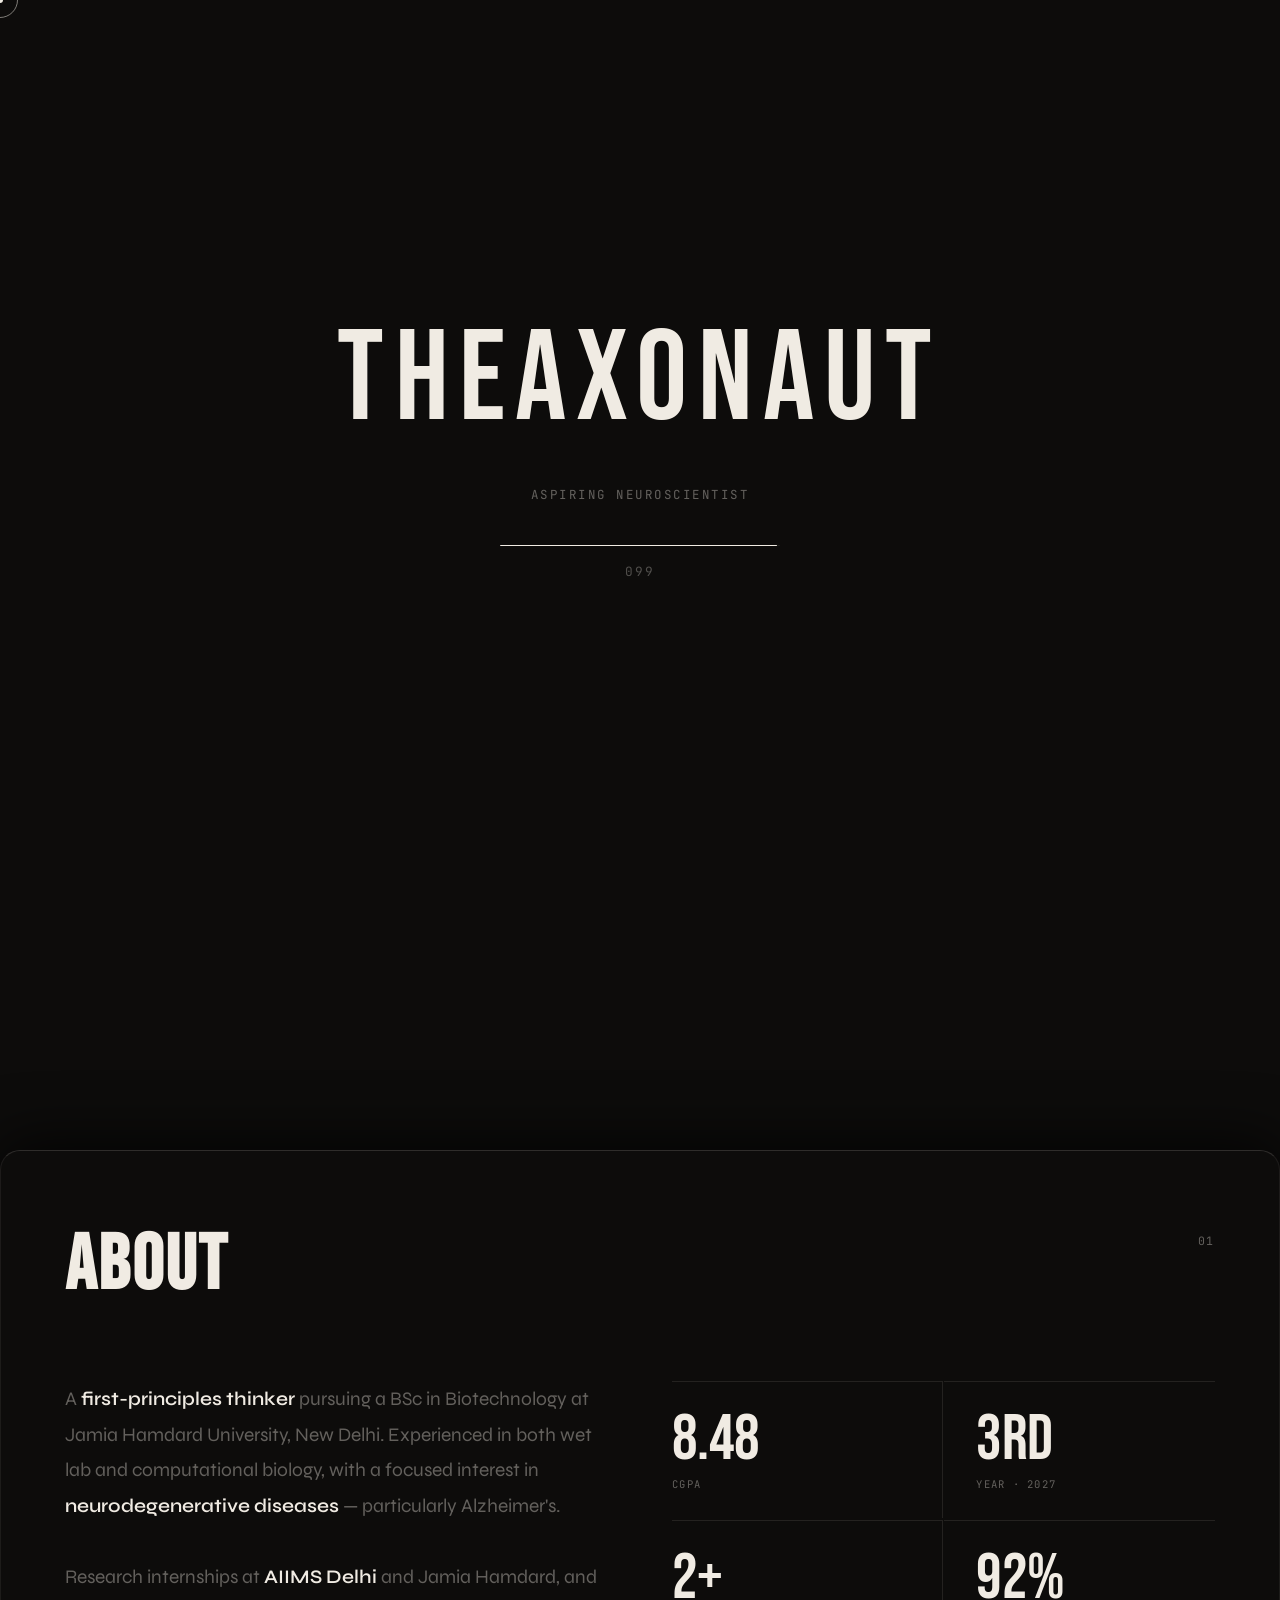
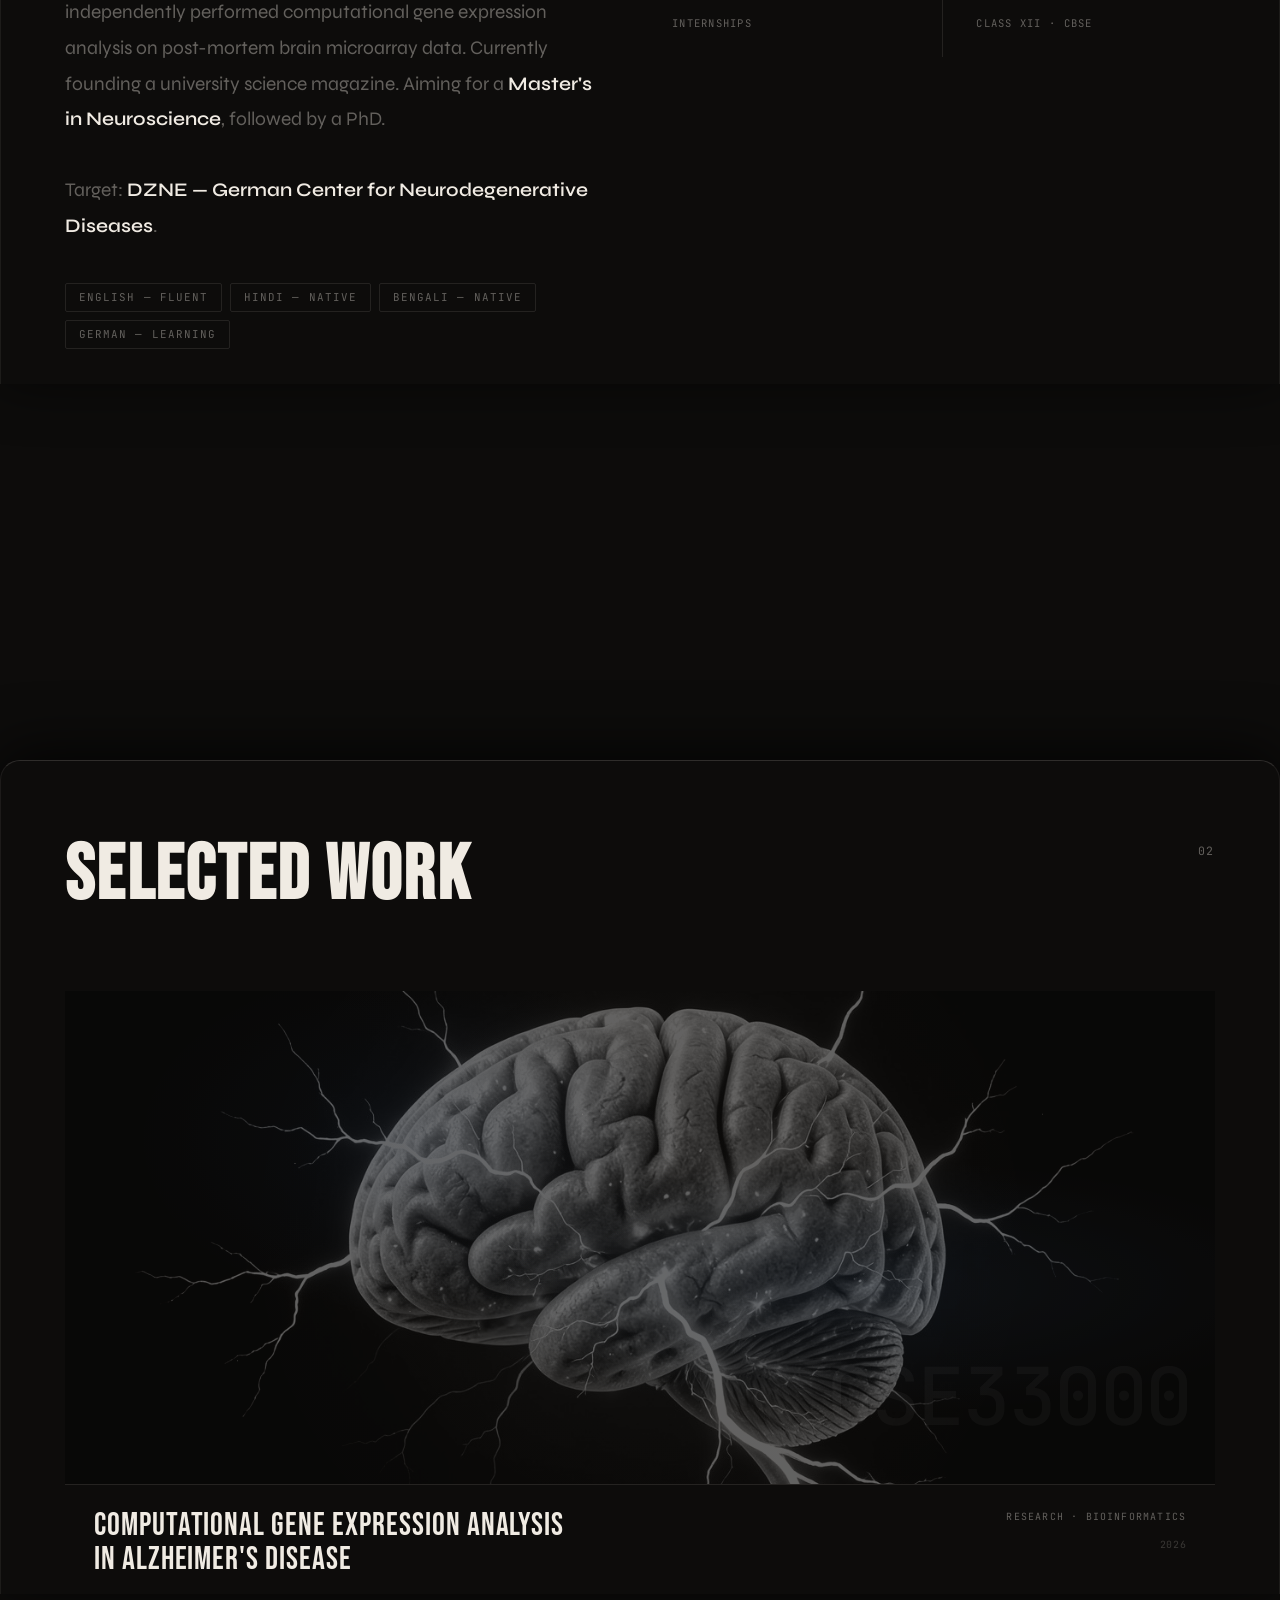
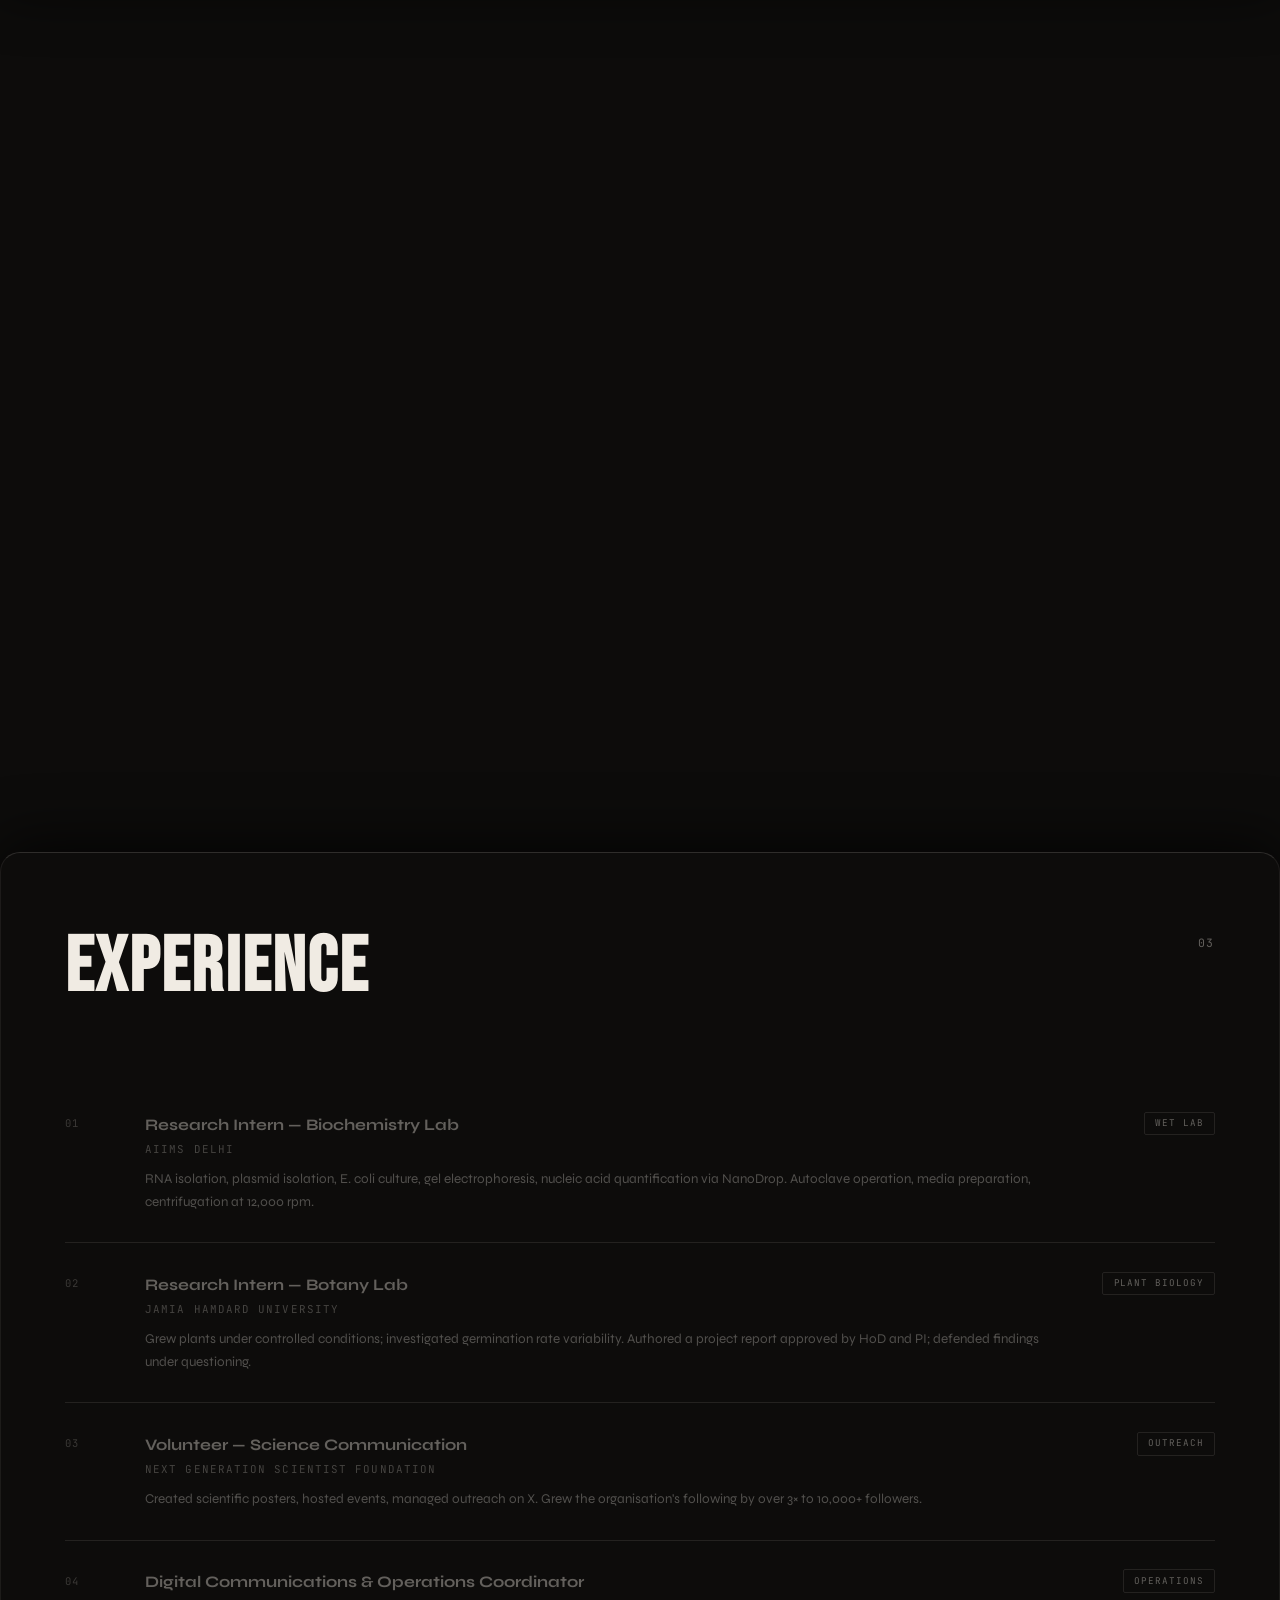
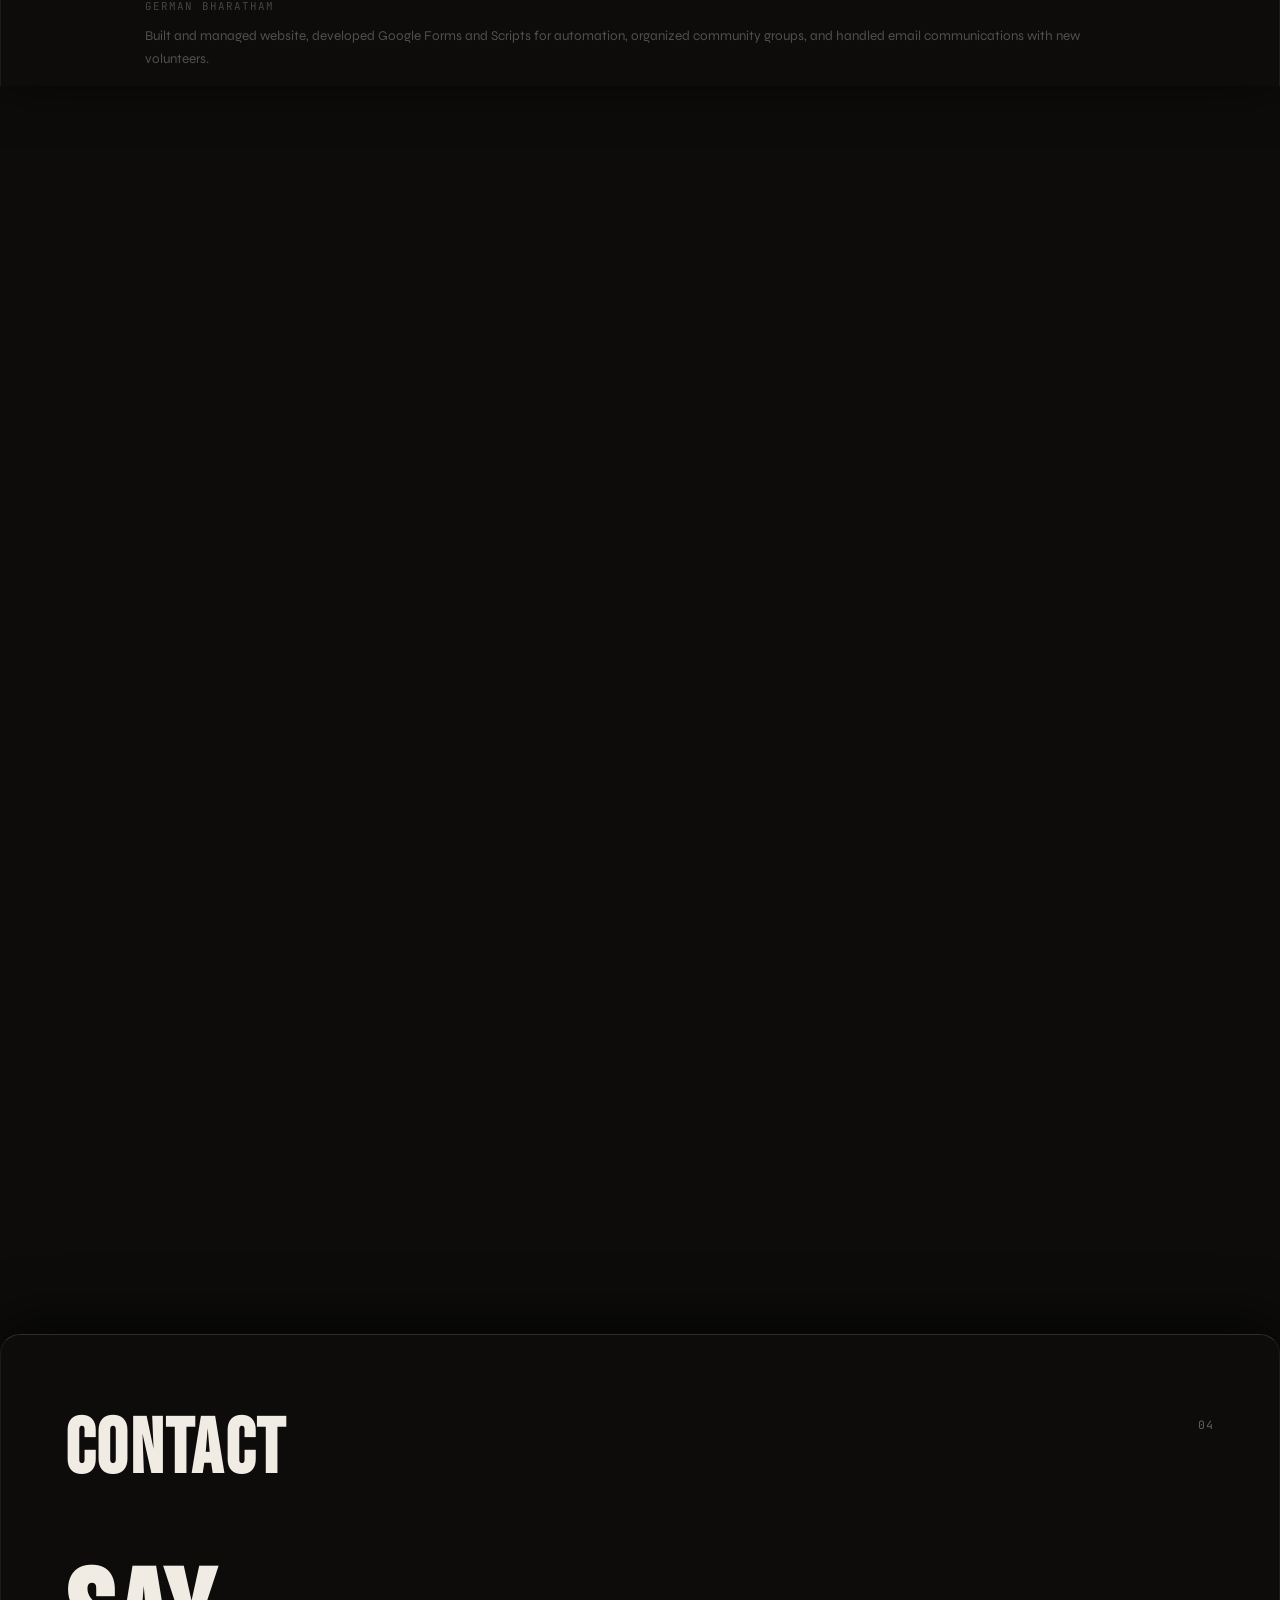
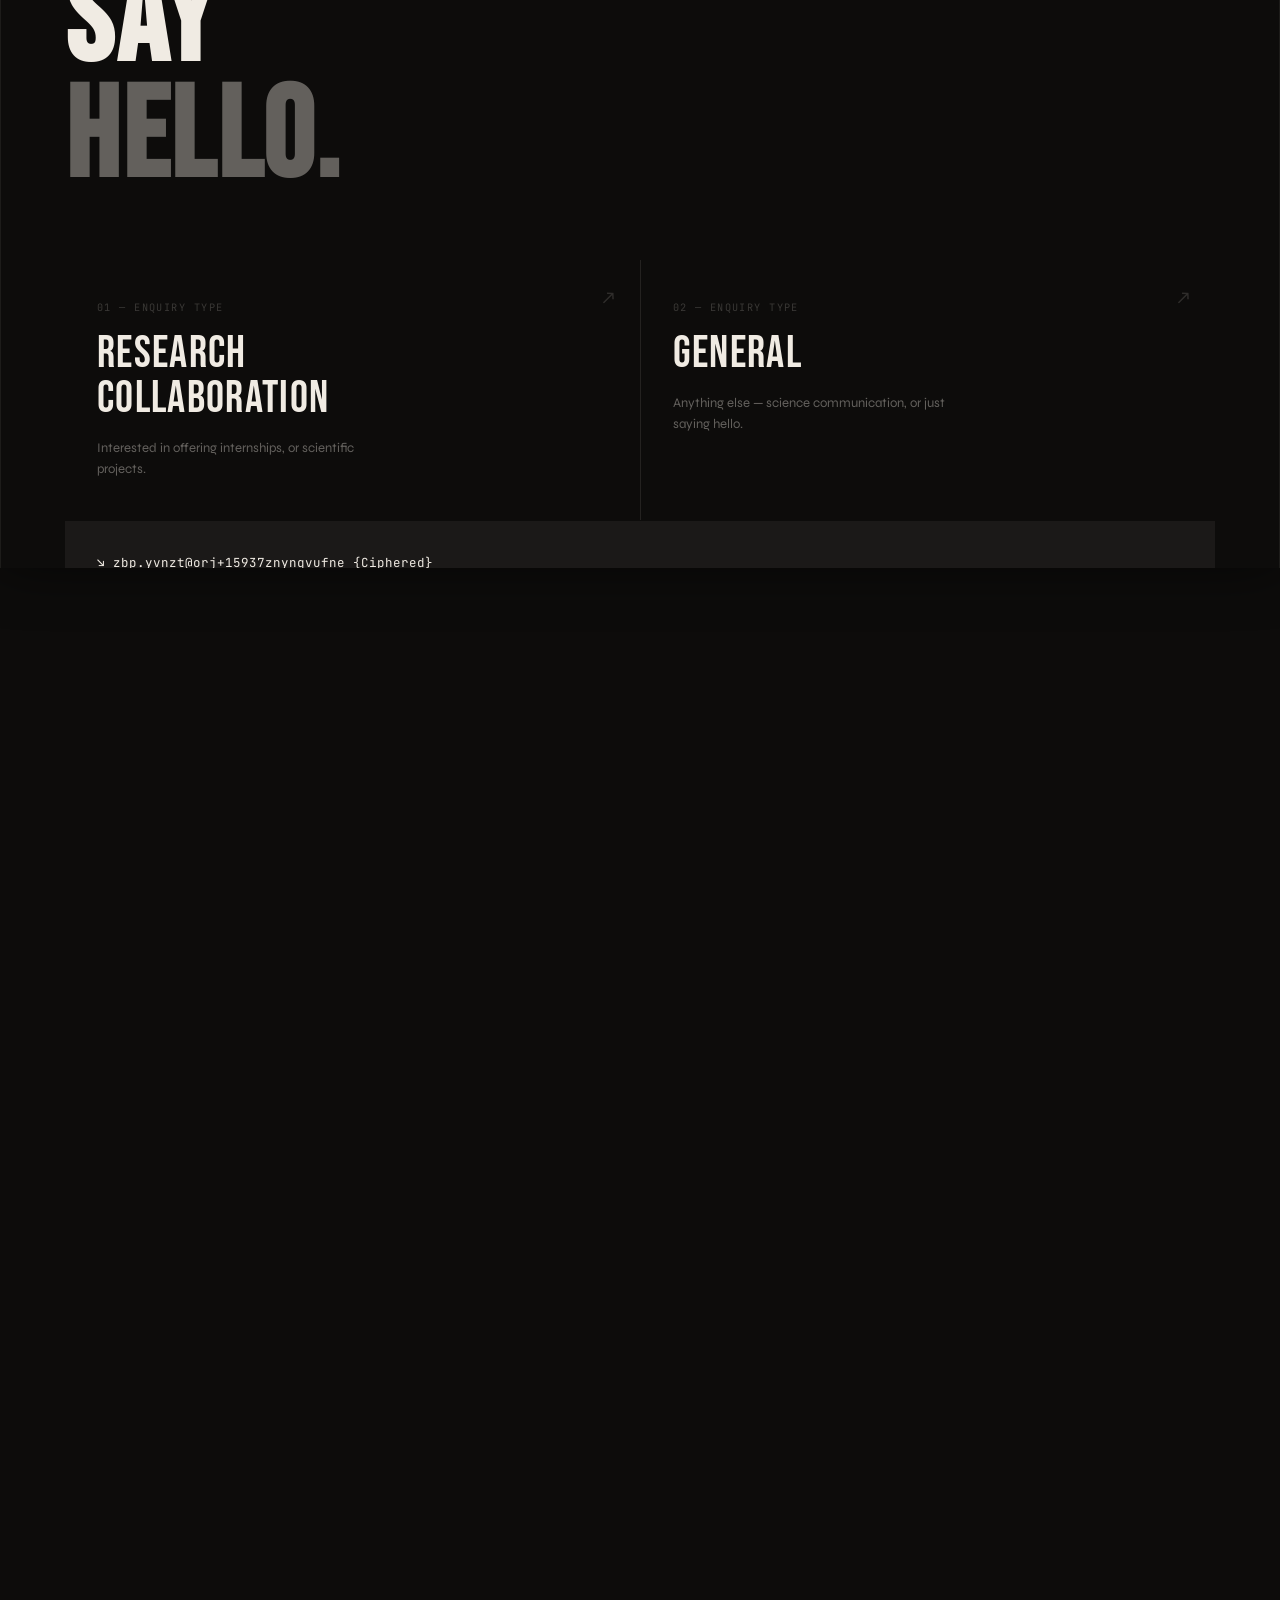
==== index.html @ 88dfee4c "Update favicon" ====
<!DOCTYPE html>
<html lang="en">
<head>
<!-- bolder, tighter -->
<link rel="icon" type="image/svg+xml" href="data:image/svg+xml,<svg xmlns='http://www.w3.org/2000/svg' viewBox='0 0 100 100'><rect width='100' height='100' rx='12' fill='%230d0c0b'/><text y='.92em' font-size='85' font-family='Georgia,serif' font-weight='700' fill='%23f0ebe3' x='12'>R</text></svg>">
<meta charset="UTF-8">
<meta name="viewport" content="width=device-width, initial-scale=1.0">
<title>Rashid — Aspiring Neuroscientist</title>
<link rel="preconnect" href="https://fonts.googleapis.com">
<link rel="preconnect" href="https://fonts.gstatic.com" crossorigin>
<link href="https://fonts.googleapis.com/css2?family=Bebas+Neue&family=Syne:wght@400;500;600;700;800&family=JetBrains+Mono:wght@400;500&display=swap" rel="stylesheet">
<style>

*, *::before, *::after { box-sizing: border-box; margin: 0; padding: 0; }

:root {
  --bg:      #0d0c0b;
  --fg:      #f0ebe3;
  --mid:     rgba(240,235,227,0.38);
  --dim:     rgba(240,235,227,0.06);
  --border:  rgba(240,235,227,0.1);
  --border-h:rgba(240,235,227,0.28);
  --nav-h:   58px;
  --gap:     8px;
  --top:     calc(var(--nav-h) + var(--gap));
  --px:      clamp(1.5rem, 5vw, 5rem);
  --stack-delay: 35vh;
}

html { scroll-behavior: smooth; }

body {
  background: var(--bg);
  color: var(--fg);
  font-family: 'Syne', sans-serif;
  font-weight: 400;
  line-height: 1.6;
  -webkit-font-smoothing: antialiased;
  overflow-x: hidden;
  cursor: none;
}

body.loading { overflow: hidden; }

/* ─────────────────────────────────────────
   PRELOADER
───────────────────────────────────────── */
#preloader {
  position: fixed;
  inset: 0;
  z-index: 99990;
  background: var(--bg);
  display: flex;
  flex-direction: column;
  align-items: center;
  justify-content: center;
}

#preloader-wave {
  position: absolute;
  top: -80px;
  left: 0;
  width: 100%;
  height: 80px;
  pointer-events: none;
}
#preloader-wave path { fill: var(--bg); }

#preloader.done {
  animation: none;
  transition: transform 1s cubic-bezier(0.76, 0, 0.24, 1);
  transform: translateY(-100vh);
}

#preloader-wave path {
  animation: waveFloat 2s ease-in-out infinite;
}

@keyframes waveFloat {
  0%, 100% { d: path("M0,40 C120,80 240,0 360,40 C480,80 600,0 720,40 C840,80 960,0 1080,40 C1200,80 1320,0 1440,40 L1440,80 L0,80 Z"); }
  50%      { d: path("M0,50 C120,10 240,70 360,30 C480,60 600,10 720,50 C840,20 960,70 1080,30 C1200,60 1320,10 1440,50 L1440,80 L0,80 Z"); }
}

.pre-content {
  display: flex;
  flex-direction: column;
  align-items: center;
  gap: 2.5rem;
  position: relative;
  z-index: 2;
}

.pre-logo {
  font-family: 'Bebas Neue', sans-serif;
  font-size: clamp(3.5rem, 12vw, 8rem);
  letter-spacing: 0.08em;
  line-height: 1;
}

.pre-logo {
  position: relative;
  font-family: 'Bebas Neue', sans-serif;
  font-size: clamp(3.5rem, 12vw, 8rem);
  letter-spacing: 0.08em;
  line-height: 1;
  display: inline-block;
}

.pre-logo-ghost {
  display: block;
  color: rgba(240,235,227,0.06);
  user-select: none;
}

.pre-logo-bright {
  position: absolute;
  inset: 0;
  display: block;
  color: var(--fg);
  /* clip-path set by JS each frame */
  clip-path: inset(100% 0 0 0);
  user-select: none;
}

.pre-subtitle {
  font-family: 'JetBrains Mono', monospace;
  font-size: clamp(0.6rem, 1.2vw, 0.78rem);
  letter-spacing: 0.2em;
  text-transform: uppercase;
}

.pre-subtitle-text {
  display: block;
  background: linear-gradient(
    90deg,
    var(--mid) 0%, var(--mid) 50%,
    rgba(240,235,227,0.04) 50%, rgba(240,235,227,0.04) 100%
  );
  background-size: 200% 100%;
  background-position: 100% 0;
  -webkit-background-clip: text;
  background-clip: text;
  -webkit-text-fill-color: transparent;
  transition: background-position 1.8s 0.15s cubic-bezier(0.25, 1, 0.5, 1);
}
.pre-subtitle-text.wipe { background-position: 0% 0; }

.pre-progress-wrap {
  display: flex;
  flex-direction: column;
  align-items: center;
  gap: 1rem;
  width: clamp(160px, 30vw, 280px);
}

.pre-bar-track {
  width: 100%;
  height: 1px;
  background: rgba(240,235,227,0.08);
  position: relative;
  overflow: hidden;
  border-radius: 1px;
}

.pre-bar-fill {
  position: absolute;
  left: 0; top: 0;
  height: 100%;
  width: 0%;
  background: var(--fg);
  border-radius: 1px;
  transition: width 0.08s linear;
}

.pre-counter {
  font-family: 'JetBrains Mono', monospace;
  font-size: clamp(0.68rem, 1vw, 0.82rem);
  letter-spacing: 0.14em;
  color: rgba(240,235,227,0.3);
  font-variant-numeric: tabular-nums;
}

/* ── CUSTOM CURSOR ── */
#cursor-dot {
  position: fixed; width: 6px; height: 6px;
  background: var(--fg); border-radius: 50%;
  pointer-events: none; z-index: 99999;
  transform: translate(-50%, -50%);
  transition: width .15s, height .15s, background .15s;
}
#cursor-ring {
  position: fixed; width: 36px; height: 36px;
  border: 1px solid rgba(240,235,227,0.5);
  border-radius: 50%; pointer-events: none; z-index: 99998;
  transform: translate(-50%, -50%);
  transition: width .4s cubic-bezier(.22,1,.36,1),
              height .4s cubic-bezier(.22,1,.36,1),
              border-color .3s, background .3s;
}
body.cursor-hover #cursor-dot  { width: 0; height: 0; }
body.cursor-hover #cursor-ring {
  width: 60px; height: 60px;
  background: rgba(240,235,227,0.07);
  border-color: rgba(240,235,227,0.8);
}

/* ── GRAIN ── */
body::before {
  content: ''; position: fixed; inset: 0;
  pointer-events: none; z-index: 9997; opacity: .028;
  background-image: url("data:image/svg+xml,%3Csvg viewBox='0 0 256 256' xmlns='http://www.w3.org/2000/svg'%3E%3Cfilter id='n'%3E%3CfeTurbulence type='fractalNoise' baseFrequency='0.9' numOctaves='4' stitchTiles='stitch'/%3E%3C/filter%3E%3Crect width='100%25' height='100%25' filter='url(%23n)'/%3E%3C/svg%3E");
  background-size: 256px 256px;
}

/* ── SCROLL PROGRESS ── */
#progress {
  position: fixed; top: 0; left: 0;
  height: 1px; width: 0%; background: var(--fg);
  z-index: 9998; transition: width .05s linear;
}

/* ── NAV ── */
#nav {
  position: fixed; top: 0; left: 0; right: 0; z-index: 9000;
  height: var(--nav-h);
  display: flex; align-items: center; justify-content: space-between;
  padding: 0 var(--px);
  background: rgba(13,12,11,0.82);
  backdrop-filter: blur(28px) saturate(160%);
  -webkit-backdrop-filter: blur(28px) saturate(160%);
  border-bottom: 1px solid var(--border);
  transform: translateY(-100%);
  transition: transform 0.6s 0.3s cubic-bezier(0.22, 1, 0.36, 1);
}
#nav.show { transform: translateY(0); }

.nav-logo {
  font-family: 'Bebas Neue', sans-serif;
  font-size: 1.4rem; letter-spacing: .12em;
  color: var(--fg); text-decoration: none;
  position: relative; z-index: 9100;
}

.nav-right {
  display: flex; align-items: center; gap: 2.5rem;
  position: relative; z-index: 9100;
}
.nav-link {
  font-size: .72rem; font-weight: 600;
  letter-spacing: .14em; text-transform: uppercase;
  color: var(--mid); text-decoration: none;
  transition: color .2s;
  display: flex; flex-direction: column; align-items: center; gap: 2px;
}
.nav-link sup {
  font-family: 'JetBrains Mono', monospace;
  font-size: .58rem; color: rgba(240,235,227,.22); letter-spacing: 0;
}
.nav-link:hover { color: var(--fg); }

.nav-sound {
  display: flex; align-items: center; gap: .45rem;
  background: none; border: 1px solid var(--border);
  color: var(--mid); cursor: none;
  padding: .3rem .75rem .3rem .6rem; border-radius: 2px;
  font-family: 'JetBrains Mono', monospace;
  font-size: .62rem; letter-spacing: .1em; text-transform: uppercase;
  transition: color .2s, border-color .2s;
}
.nav-sound:hover { color: var(--fg); border-color: var(--border-h); }
.nav-sound.is-on { color: var(--fg); border-color: var(--border-h); }
.sound-icon { display: flex; align-items: center; }
.sound-label { line-height: 1; }

#hamburger {
  display: none; flex-direction: column; justify-content: center; gap: 5px;
  width: 28px; height: 28px; cursor: none;
  position: relative; z-index: 9100; background: none; border: none;
}
#hamburger span {
  display: block; height: 1px; background: var(--fg);
  transition: transform .35s cubic-bezier(.22,1,.36,1), opacity .2s, width .3s;
}
#hamburger span:nth-child(1) { width: 100%; }
#hamburger span:nth-child(2) { width: 70%; }
#hamburger span:nth-child(3) { width: 90%; }
body.menu-open #hamburger span:nth-child(1) { transform: translateY(6px) rotate(45deg); width: 100%; }
body.menu-open #hamburger span:nth-child(2) { opacity: 0; }
body.menu-open #hamburger span:nth-child(3) { transform: translateY(-6px) rotate(-45deg); width: 100%; }

#menu-overlay {
  position: fixed; inset: 0; z-index: 8999; background: var(--bg);
  display: flex; flex-direction: column; justify-content: center;
  padding: var(--nav-h) var(--px) 3rem;
  opacity: 0; pointer-events: none;
  transition: opacity .4s cubic-bezier(.22,1,.36,1);
}
body.menu-open #menu-overlay { opacity: 1; pointer-events: all; }

.menu-link {
  font-family: 'Bebas Neue', sans-serif;
  font-size: clamp(3.5rem, 10vw, 7rem);
  letter-spacing: .04em; line-height: 1;
  color: var(--fg); text-decoration: none;
  display: flex; align-items: baseline; gap: 1rem;
  border-bottom: 1px solid var(--border); padding: 1.2rem 0;
  transition: color .2s, padding-left .3s cubic-bezier(.22,1,.36,1);
}
.menu-link:hover { padding-left: 1.5rem; color: var(--mid); }
.menu-link-num {
  font-family: 'JetBrains Mono', monospace;
  font-size: clamp(.8rem, 1.5vw, 1rem);
  color: var(--mid); font-weight: 400; letter-spacing: .05em; line-height: 1;
  align-self: flex-start; margin-top: .6em;
}
.menu-social { display: flex; gap: 2rem; margin-top: 3rem; }
.menu-social a {
  font-size: .72rem; font-weight: 600; letter-spacing: .12em;
  text-transform: uppercase; color: var(--mid);
  text-decoration: none; transition: color .2s;
}
.menu-social a:hover { color: var(--fg); }

@media (max-width: 700px) {
  .nav-right { display: none; }
  #hamburger { display: flex; }
}
@media (min-width: 701px) {
  #hamburger { display: none; }
  #menu-overlay { display: none !important; }
}

/* ═══════════════════════════════════════
   STACKING SYSTEM
═══════════════════════════════════════ */
.slot {
  height: 200vh;
  position: relative;
  background: var(--bg);
  isolation: isolate;
}
.slot + .slot { margin-top: -100vh; }

.panel-clip {
  position: sticky;
  top: var(--top);
  height: calc(100vh - var(--top));
  overflow: hidden;
  background: var(--bg);
  transform: translateZ(0);
}

.slot + .slot .panel-clip {
  border-radius: 20px 20px 0 0;
  border-top: 1px solid rgba(240,235,227,.15);
  border-left: 1px solid rgba(240,235,227,.07);
  border-right: 1px solid rgba(240,235,227,.07);
  box-shadow: 0 -8px 60px rgba(0,0,0,.75);
}

.panel-inner {
  position: relative; z-index: 1;
  will-change: transform;
}

/* ── SCRAMBLE MACHINE ── */
span.scramble { display: inline-flex; }
span.scramble .sl { display: inline-block; }

/* ── HERO ── */
.hero-inner {
  min-height: calc(100vh - var(--top));
  display: flex; flex-direction: column; justify-content: flex-end;
  padding: 2rem var(--px) 3rem;
  position: relative; overflow: hidden;
}

@media (max-width: 700px) {
  .hero-inner {
    justify-content: center;
    padding-top: 3rem;
    padding-bottom: 3rem;
  }
}

.hero-eyebrow, .hero-name .letter, .hero-bottom { opacity: 0; }

.hero-eyebrow.animate { animation: fade-up .8s .2s ease forwards; }
.hero-name .letter.animate { animation: letter-in .9s cubic-bezier(.22,1,.36,1) forwards; }
.hero-bottom.animate { animation: fade-up .8s .9s ease forwards; }

.hero-eyebrow {
  font-family: 'JetBrains Mono', monospace;
  font-size: .72rem; letter-spacing: .16em; text-transform: uppercase;
  color: var(--mid); margin-bottom: 1.5rem;
}
.hero-name {
  font-family: 'Bebas Neue', sans-serif;
  font-size: clamp(5rem, 18vw, 18rem);
  letter-spacing: -.01em; line-height: .88;
  color: var(--fg); overflow: hidden;
}
.hero-name .letter {
  display: inline-block; transform: translateY(110%);
}
.hero-bottom {
  display: flex; justify-content: space-between; align-items: flex-end;
  margin-top: 3rem; flex-wrap: wrap; gap: 2rem;
}
.hero-desc {
  font-size: clamp(.85rem, 1.4vw, 1.05rem);
  font-weight: 400; color: var(--mid); max-width: 380px; line-height: 1.7;
}
.hero-desc strong { color: var(--fg); font-weight: 600; }
.hero-scroll {
  display: flex; align-items: center; gap: .8rem;
  font-family: 'JetBrains Mono', monospace;
  font-size: .66rem; letter-spacing: .14em; text-transform: uppercase;
  color: var(--mid);
}
.hero-scroll-line {
  width: 48px; height: 1px;
  background: linear-gradient(to right, var(--mid), transparent);
}
.hero-grid-lines {
  position: absolute; inset: 0; pointer-events: none; overflow: hidden;
}
.hero-grid-lines::before,
.hero-grid-lines::after {
  content: ''; position: absolute; width: 1px; top: 0; bottom: 0;
  background: var(--border);
}
.hero-grid-lines::before { left: calc(var(--px) + (100% - var(--px) * 2) * .33); }
.hero-grid-lines::after  { left: calc(var(--px) + (100% - var(--px) * 2) * .66); }

@keyframes letter-in { to { transform: translateY(0); opacity: 1; } }
@keyframes fade-up {
  from { opacity: 0; transform: translateY(16px); }
  to   { opacity: 1; transform: translateY(0); }
}

/* ── SECTION SHARED ── */
.section-pad {
  padding: clamp(3rem, 6vw, 5rem) var(--px) clamp(4rem, 8vw, 6rem);
}

.section-header {
  display: flex; justify-content: space-between; align-items: flex-start;
  margin-bottom: clamp(3rem, 6vw, 5.5rem); gap: 2rem;
}
.section-num {
  font-family: 'JetBrains Mono', monospace;
  font-size: .72rem; letter-spacing: .14em;
  color: var(--mid); padding-top: .4em;
}
.section-title {
  font-family: 'Bebas Neue', sans-serif;
  font-size: clamp(2.8rem, 6vw, 5.5rem);
  letter-spacing: .03em; line-height: 1; color: var(--fg);
}

.reveal {
  opacity: 0; transform: translateY(28px);
  transition: opacity .8s cubic-bezier(.22,1,.36,1),
              transform .8s cubic-bezier(.22,1,.36,1);
}
.reveal.on { opacity: 1; transform: translateY(0); }

/* ── ABOUT ── */
.about-body {
  display: grid; grid-template-columns: 1fr 1fr;
  gap: clamp(2rem, 5vw, 5rem); align-items: start;
}
@media (max-width: 720px) { .about-body { grid-template-columns: 1fr; } }

.about-text {
  font-size: clamp(1rem, 1.6vw, 1.2rem);
  line-height: 1.85; color: var(--mid); font-weight: 400;
}
.about-text strong { color: var(--fg); font-weight: 600; }

.about-stats { display: grid; grid-template-columns: 1fr 1fr; gap: .1rem; }
.stat { padding: 1.6rem 0; border-top: 1px solid var(--border); }
.stat:nth-child(odd) { padding-right: 2rem; border-right: 1px solid var(--border); }
.stat:nth-child(even) { padding-left: 2rem; }
.stat-n {
  font-family: 'Bebas Neue', sans-serif;
  font-size: clamp(2.5rem, 5vw, 4rem);
  letter-spacing: -.01em; line-height: 1;
  color: var(--fg); margin-bottom: .25rem;
}
.stat-l {
  font-family: 'JetBrains Mono', monospace;
  font-size: .66rem; letter-spacing: .12em;
  text-transform: uppercase; color: var(--mid);
}

.lang-row { display: flex; flex-wrap: wrap; gap: .5rem; margin-top: 2.5rem; }
.lang-tag {
  font-family: 'JetBrains Mono', monospace;
  font-size: .68rem; letter-spacing: .1em; text-transform: uppercase;
  color: var(--mid); border: 1px solid var(--border);
  padding: .3rem .8rem; border-radius: 2px;
  transition: color .2s, border-color .2s;
}
.lang-tag:hover { color: var(--fg); border-color: var(--border-h); }

/* ── WORK ── */
.projects-grid {
  display: grid; grid-template-columns: 1fr 1fr;
  gap: 1px; background: var(--border);
}
@media (max-width: 720px) { .projects-grid { grid-template-columns: 1fr; } }

.project-card {
  background: var(--bg); display: flex; flex-direction: column;
  cursor: none; overflow: hidden; position: relative;
}
.project-card.wide { grid-column: 1 / -1; }

.project-visual { aspect-ratio: 16 / 9; position: relative; overflow: hidden; }
.project-card.wide .project-visual { aspect-ratio: 21 / 9; }

.vis-ad {
  background: #0d0c0b;
  background-image:
    radial-gradient(ellipse 60% 40% at 70% 60%, rgba(120,180,255,.08) 0%, transparent 65%),
    radial-gradient(ellipse 40% 60% at 30% 30%, rgba(80,140,220,.06) 0%, transparent 60%),
    radial-gradient(circle at 50% 50%, rgba(240,235,227,.015) 0%, transparent 70%);
}
.vis-ad .brain-img {
  position: absolute; inset: 0; width: 100%; height: 100%;
  object-fit: cover; object-position: center 40%;
  opacity: 0; filter: grayscale(0.6) contrast(1.1);
  mix-blend-mode: luminosity;
  transition: opacity 0.8s ease;
}
.vis-ad .brain-img.loaded { opacity: 0.35; }
.vis-ad::before {
  content: 'GSE33000';
  position: absolute; bottom: 1.5rem; right: 1.5rem;
  font-family: 'JetBrains Mono', monospace;
  font-size: 5rem; font-weight: 500; letter-spacing: -.03em;
  color: rgba(240,235,227,.04); white-space: nowrap;
  user-select: none; z-index: 2;
}
.vis-ad::after {
  content: ''; position: absolute; inset: 0; z-index: 1;
  background-image:
    radial-gradient(circle 1px at 20% 35%, rgba(240,235,227,.3) 0%, transparent 100%),
    radial-gradient(circle 1px at 45% 25%, rgba(240,235,227,.2) 0%, transparent 100%),
    radial-gradient(circle 1px at 75% 45%, rgba(240,235,227,.25) 0%, transparent 100%),
    radial-gradient(circle 1px at 60% 70%, rgba(240,235,227,.18) 0%, transparent 100%),
    radial-gradient(circle 1px at 30% 65%, rgba(240,235,227,.22) 0%, transparent 100%),
    radial-gradient(circle 1px at 85% 25%, rgba(240,235,227,.15) 0%, transparent 100%),
    radial-gradient(circle 1px at 15% 75%, rgba(240,235,227,.2) 0%, transparent 100%);
}

/* ── BioEdge visual ── */
.vis-bioedge {
  background: #0f0d0b;
  position: relative;
  overflow: hidden;
}

.vis-bioedge .bioedge-img {
  position: absolute; inset: 0;
  width: 100%; height: 100%;
  object-fit: cover;
  object-position: center center;
  opacity: 0;
  transition: opacity 0.8s ease;
  filter: grayscale(0.3) contrast(1.05);
}
.vis-bioedge .bioedge-img.loaded { opacity: 0.55; }

/* Dark gradient overlay on top of image so text is always readable */
.vis-bioedge::after {
  content: '';
  position: absolute; inset: 0; z-index: 2;
  background: linear-gradient(
    to top,
    rgba(13,12,11,0.75) 0%,
    rgba(13,12,11,0.3)  50%,
    rgba(13,12,11,0.15) 100%
  );
  pointer-events: none;
}

.vis-ongoing {
  background: #0d0c0b;
  background-image:
    radial-gradient(ellipse 50% 50% at 50% 50%, rgba(100,220,180,.05) 0%, transparent 70%),
    radial-gradient(ellipse 60% 40% at 30% 60%, rgba(80,160,140,.04) 0%, transparent 60%);
  display: flex; align-items: center; justify-content: center; position: relative;
}
.vis-ongoing::before {
  content: ''; position: absolute; inset: 0;
  background-image:
    radial-gradient(circle 1.5px at 25% 40%, rgba(240,235,227,.12) 0%, transparent 100%),
    radial-gradient(circle 1.5px at 55% 30%, rgba(240,235,227,.08) 0%, transparent 100%),
    radial-gradient(circle 1.5px at 70% 60%, rgba(240,235,227,.1) 0%, transparent 100%),
    radial-gradient(circle 1.5px at 40% 70%, rgba(240,235,227,.07) 0%, transparent 100%),
    radial-gradient(circle 1.5px at 80% 35%, rgba(240,235,227,.09) 0%, transparent 100%);
  animation: pulse-nodes 4s ease-in-out infinite alternate;
}
@keyframes pulse-nodes { 0% { opacity: 0.4; } 100% { opacity: 1; } }
.vis-ongoing::after {
  content: 'CURRENTLY IN PROGRESS';
  font-family: 'JetBrains Mono', monospace;
  font-size: .7rem; letter-spacing: .14em; text-transform: uppercase;
  color: rgba(240,235,227,.12);
  position: absolute; top: 50%; left: 50%;
  transform: translate(-50%, -50%); white-space: nowrap;
}

.project-overlay {
  position: absolute; inset: 0;
  background: rgba(13,12,11,.82);
  display: flex; align-items: center; justify-content: center;
  opacity: 0; transition: opacity .35s; z-index: 5;
}
.project-card:hover .project-overlay { opacity: 1; }
.project-overlay-inner { text-align: center; padding: 2rem; }
.project-overlay-text {
  font-size: .85rem; color: var(--mid); line-height: 1.7; max-width: 320px;
  margin-bottom: 1.5rem;
}
.project-arrow {
  display: inline-flex; align-items: center; gap: .6rem;
  font-family: 'JetBrains Mono', monospace;
  font-size: .72rem; letter-spacing: .12em; text-transform: uppercase;
  color: var(--fg); text-decoration: none;
  border: 1px solid var(--border-h); padding: .5rem 1.2rem;
  transition: background .2s, color .2s;
}
.project-arrow:hover { background: var(--fg); color: var(--bg); }

.project-meta {
  padding: 1.5rem 1.8rem; border-top: 1px solid var(--border);
  display: flex; justify-content: space-between; align-items: flex-start;
  gap: 1rem; background: var(--bg);
}
.project-name {
  font-family: 'Bebas Neue', sans-serif;
  font-size: clamp(1.3rem, 2.5vw, 2rem);
  letter-spacing: .03em; line-height: 1.05; color: var(--fg);
}
.project-right { text-align: right; flex-shrink: 0; }
.project-cat {
  font-family: 'JetBrains Mono', monospace;
  font-size: .62rem; letter-spacing: .12em; text-transform: uppercase;
  color: var(--mid); display: block; margin-bottom: .3rem;
}
.project-year {
  font-family: 'JetBrains Mono', monospace;
  font-size: .62rem; color: rgba(240,235,227,.2); letter-spacing: .06em;
}

/* ── EXPERIENCE ── */
.exp-list { display: flex; flex-direction: column; }
.exp-item {
  display: grid; grid-template-columns: 3rem 1fr auto;
  gap: 0 2rem; padding: 1.8rem 0;
  border-bottom: 1px solid var(--border);
  align-items: start; cursor: default;
}
.exp-item:hover .exp-title { color: var(--fg); }
.exp-n {
  font-family: 'JetBrains Mono', monospace;
  font-size: .66rem; letter-spacing: .1em;
  color: rgba(240,235,227,.2); padding-top: .3em;
}
.exp-title {
  font-size: 1rem; font-weight: 700;
  color: var(--mid); margin-bottom: .2rem; transition: color .2s;
}
.exp-org {
  font-family: 'JetBrains Mono', monospace;
  font-size: .68rem; letter-spacing: .1em; text-transform: uppercase;
  color: rgba(240,235,227,.25); margin-bottom: .6rem;
}
.exp-desc { font-size: .84rem; color: rgba(240,235,227,.3); line-height: 1.7; }
.exp-badge {
  font-family: 'JetBrains Mono', monospace;
  font-size: .58rem; letter-spacing: .1em; text-transform: uppercase;
  color: var(--mid); border: 1px solid var(--border);
  padding: .2rem .65rem; border-radius: 2px; white-space: nowrap;
}

/* ── SKILLS MARQUEE ── */
.marquee-wrap { overflow: hidden; border-top: 1px solid var(--border); }
.marquee-track {
  display: flex; gap: 0;
  animation: marquee 28s linear infinite; width: max-content;
}
.marquee-track:hover { animation-play-state: paused; }
.marquee-item {
  font-family: 'Bebas Neue', sans-serif;
  font-size: clamp(1.8rem, 4vw, 3.5rem);
  letter-spacing: .08em; color: var(--dim);
  padding: 1.2rem 2.5rem; border-right: 1px solid var(--border);
  white-space: nowrap; transition: color .3s;
}
.marquee-item:hover { color: var(--mid); }
.marquee-sep {
  font-family: 'JetBrains Mono', monospace;
  font-size: clamp(1.8rem, 4vw, 3.5rem);
  color: var(--border); padding: 1.2rem 1rem;
  white-space: nowrap; user-select: none;
}
@keyframes marquee { to { transform: translateX(-50%); } }

.skills-grid {
  display: grid;
  grid-template-columns: repeat(auto-fit, minmax(220px, 1fr));
  gap: 1px; background: var(--border); margin-top: 1px;
}
.skill-group { background: var(--bg); padding: 2rem 2rem 2.5rem; }
.skill-group-label {
  font-family: 'JetBrains Mono', monospace;
  font-size: .62rem; letter-spacing: .14em; text-transform: uppercase;
  color: rgba(240,235,227,.2); margin-bottom: 1.2rem;
  padding-bottom: .8rem; border-bottom: 1px solid var(--border);
}
.skill-tags { display: flex; flex-wrap: wrap; gap: .4rem; }
.skill-tag {
  font-size: .76rem; font-weight: 500;
  color: var(--mid); padding: .28rem 0;
}
.skill-tag::after { content: ','; color: rgba(240,235,227,.15); }
.skill-tag:last-child::after { content: ''; }

/* ── CONTACT ── */
.contact-inner {
  min-height: calc(100vh - var(--top));
  display: flex; flex-direction: column; justify-content: center;
  padding: clamp(3rem, 6vw, 5rem) var(--px) clamp(4rem, 8vw, 6rem);
}
.contact-hero {
  font-family: 'Bebas Neue', sans-serif;
  font-size: clamp(3.5rem, 10vw, 10rem);
  letter-spacing: .02em; line-height: .9;
  color: var(--fg); margin-bottom: 4rem;
}
.contact-hero span { color: var(--mid); }
.contact-options {
  display: grid; grid-template-columns: 1fr 1fr; gap: 1px;
  background: var(--border); margin-bottom: 1px;
}
@media (max-width: 600px) { .contact-options { grid-template-columns: 1fr; } }
.contact-option {
  background: var(--bg); padding: 2.5rem 2rem;
  display: flex; flex-direction: column; gap: 1rem;
  text-decoration: none; cursor: none;
  transition: background .25s; position: relative; overflow: hidden;
}
.contact-option:hover { background: var(--dim); }
.contact-option::after {
  content: '↗'; position: absolute; top: 1.5rem; right: 1.5rem;
  font-size: 1.2rem; color: rgba(240,235,227,.15);
  transition: color .25s, transform .25s;
}
.contact-option:hover::after { color: var(--fg); transform: translate(3px,-3px); }
.contact-option-label {
  font-family: 'JetBrains Mono', monospace;
  font-size: .64rem; letter-spacing: .14em; text-transform: uppercase;
  color: rgba(240,235,227,.2);
}
.contact-option-title {
  font-family: 'Bebas Neue', sans-serif;
  font-size: clamp(1.6rem, 3.5vw, 2.8rem);
  letter-spacing: .03em; color: var(--fg); line-height: 1;
}
.contact-option-sub {
  font-size: .82rem; color: var(--mid); line-height: 1.6; max-width: 280px;
}
.contact-bottom {
  background: var(--dim); padding: 2rem;
  display: flex; justify-content: space-between; align-items: center;
  flex-wrap: wrap; gap: 1.5rem;
}
.contact-info { display: flex; flex-direction: column; gap: .4rem; }
.contact-email {
  font-family: 'JetBrains Mono', monospace;
  font-size: .78rem; letter-spacing: .08em;
  color: var(--fg); text-decoration: none; transition: color .2s;
}
.contact-email:hover { color: var(--mid); }
.contact-loc {
  font-family: 'JetBrains Mono', monospace;
  font-size: .64rem; letter-spacing: .1em; text-transform: uppercase;
  color: rgba(240,235,227,.2);
}
.contact-socials { display: flex; gap: 1.5rem; }
.contact-socials a {
  font-family: 'JetBrains Mono', monospace;
  font-size: .64rem; letter-spacing: .12em; text-transform: uppercase;
  color: var(--mid); text-decoration: none; transition: color .2s;
}
.contact-socials a:hover { color: var(--fg); }

/* ── FOOTER ── */
.panel-footer {
  padding: 1.8rem var(--px); border-top: 1px solid var(--border);
  display: flex; justify-content: space-between; align-items: center;
  flex-wrap: wrap; gap: 1rem;
}
.footer-copy {
  font-family: 'JetBrains Mono', monospace;
  font-size: .62rem; letter-spacing: .1em; text-transform: uppercase;
  color: rgba(240,235,227,.2);
}
.footer-links { display: flex; gap: 1.8rem; }
.footer-links a {
  font-family: 'JetBrains Mono', monospace;
  font-size: .62rem; letter-spacing: .1em; text-transform: uppercase;
  color: rgba(240,235,227,.2); text-decoration: none; transition: color .2s;
}
.footer-links a:hover { color: var(--fg); }

</style>
</head>
<body class="loading">

<!-- PRELOADER -->
<div id="preloader">
  <svg id="preloader-wave" viewBox="0 0 1440 80" preserveAspectRatio="none" xmlns="http://www.w3.org/2000/svg">
    <path d="M0,40 C120,80 240,0 360,40 C480,80 600,0 720,40 C840,80 960,0 1080,40 C1200,80 1320,0 1440,40 L1440,80 L0,80 Z" fill="#0d0c0b"/>
  </svg>
  <div class="pre-content">
    <div class="pre-logo">
      <!-- Ghost dim text always visible underneath -->
      <span class="pre-logo-ghost">theaxonaut</span>
      <!-- Bright text clipped by the rising wave -->
      <span class="pre-logo-bright" id="pre-logo-bright">theaxonaut</span>
    </div>
    <div class="pre-subtitle">
      <span class="pre-subtitle-text" id="pre-subtitle-text">Aspiring Neuroscientist</span>
    </div>
    <div class="pre-progress-wrap">
      <div class="pre-bar-track">
        <div class="pre-bar-fill" id="pre-bar-fill"></div>
      </div>
      <div class="pre-counter" id="pre-counter">000</div>
    </div>
  </div>
</div>

<!-- Audio -->
<audio id="bg-audio" loop preload="auto">
  <source src="bgm.mp3" type="audio/mpeg">
</audio>

<!-- Cursor -->
<div id="cursor-dot"></div>
<div id="cursor-ring"></div>
<div id="progress"></div>

<!-- NAV -->
<nav id="nav">
  <a href="#home" class="nav-logo">Rashid®</a>
  <div class="nav-right">
    <a href="#about"      class="nav-link"><sup>01</sup>About</a>
    <a href="#work"       class="nav-link"><sup>02</sup>Work</a>
    <a href="#experience" class="nav-link"><sup>03</sup>Experience</a>
    <a href="#contact"    class="nav-link"><sup>04</sup>Contact</a>
    <button id="sound-btn" class="nav-sound" aria-label="Toggle sound" onclick="toggleSound()">
      <span class="sound-icon sound-off-icon">
        <svg width="14" height="14" viewBox="0 0 14 14" fill="none"><path d="M2 5H4.5L7.5 2.5V11.5L4.5 9H2V5Z" stroke="currentColor" stroke-width="1" fill="none"/><line x1="10" y1="4" x2="12.5" y2="6.5" stroke="currentColor" stroke-width="1"/><line x1="12.5" y1="4" x2="10" y2="6.5" stroke="currentColor" stroke-width="1"/></svg>
      </span>
      <span class="sound-icon sound-on-icon" style="display:none;">
        <svg width="14" height="14" viewBox="0 0 14 14" fill="none"><path d="M2 5H4.5L7.5 2.5V11.5L4.5 9H2V5Z" stroke="currentColor" stroke-width="1" fill="none"/><path d="M9.5 4.5C10.5 5.2 11 6.05 11 7C11 7.95 10.5 8.8 9.5 9.5" stroke="currentColor" stroke-width="1" fill="none" stroke-linecap="round"/><path d="M10.5 3C12 4.1 13 5.5 13 7C13 8.5 12 9.9 10.5 11" stroke="currentColor" stroke-width="1" fill="none" stroke-linecap="round"/></svg>
      </span>
      <span class="sound-label">Sound</span>
    </button>
  </div>
  <button id="hamburger" aria-label="Menu" onclick="toggleMenu()">
    <span></span><span></span><span></span>
  </button>
</nav>

<div id="menu-overlay">
  <a href="#about"      class="menu-link" onclick="toggleMenu()"><span class="menu-link-num">01</span>About</a>
  <a href="#work"       class="menu-link" onclick="toggleMenu()"><span class="menu-link-num">02</span>Work</a>
  <a href="#experience" class="menu-link" onclick="toggleMenu()"><span class="menu-link-num">03</span>Experience</a>
  <a href="#contact"    class="menu-link" onclick="toggleMenu()"><span class="menu-link-num">04</span>Contact</a>
  <div class="menu-social">
    <a href="https://github.com/theaxonaut/GSE33000-AD-analysis" target="_blank">GitHub</a>
    <a href="https://x.com/ztgc_rashid" target="_blank">X</a>
    <a href="https://linkedin.com/in/rashid-lab" target="_blank">LinkedIn</a>
    <a href="https://instagram.com/sliceof.my.life" target="_blank">Instagram</a>
  </div>
</div>


<!-- SLOT 1: HERO -->
<div class="slot" id="home" style="z-index:100;">
  <div class="panel-clip">
    <div class="panel-inner">
      <div class="hero-inner">
        <div class="hero-grid-lines"></div>
        <div class="hero-eyebrow" id="hero-eyebrow">BSc Biotechnology · Jamia Hamdard · New Delhi · Ini. 2023</div>
        <div class="hero-name" aria-label="Rashid">
          <span class="letter" style="--d:.3s">R</span><span class="letter" style="--d:.36s">A</span><span class="letter" style="--d:.42s">S</span><span class="letter" style="--d:.48s">H</span><span class="letter" style="--d:.54s">I</span><span class="letter" style="--d:.60s">D</span>
        </div>
        <div class="hero-bottom" id="hero-bottom">
          <p class="hero-desc">
            Aspiring <strong>neuroscientist</strong> working at the intersection of molecular biology, computation &amp; <strong>neurodegenerative disease</strong>.
          </p>
          <div class="hero-scroll">
            <span class="hero-scroll-line"></span>Scroll
          </div>
        </div>
      </div>
    </div>
  </div>
</div>


<!-- SLOT 2: ABOUT -->
<div class="slot" id="about" style="z-index:200;">
  <div class="panel-clip">
    <div class="panel-inner">
      <div class="section-pad">
        <div class="section-header reveal">
          <h2 class="section-title">About</h2>
          <span class="section-num">01</span>
        </div>
        <div class="about-body">
          <div class="reveal" style="transition-delay:.1s">
            <p class="about-text">
              A <strong>first-principles thinker</strong> pursuing a BSc in Biotechnology at Jamia Hamdard University, New Delhi. Experienced in both wet lab and computational biology, with a focused interest in <strong>neurodegenerative diseases</strong> — particularly Alzheimer's.
              <br><br>
              Research internships at <strong>AIIMS Delhi</strong> and Jamia Hamdard, and independently performed computational gene expression analysis on post-mortem brain microarray data. Currently founding a university science magazine. Aiming for a <strong>Master's in Neuroscience</strong>, followed by a PhD.
              <br><br>
              Target: <strong>DZNE — German Center for Neurodegenerative Diseases</strong>.
            </p>
            <div class="lang-row" style="margin-top:2.5rem;">
              <span class="lang-tag">English — Fluent</span>
              <span class="lang-tag">Hindi — Native</span>
              <span class="lang-tag">Bengali — Native</span>
              <span class="lang-tag">German — Learning</span>
            </div>
          </div>
          <div class="about-stats reveal" style="transition-delay:.2s">
            <div class="stat"><div class="stat-n">8.48</div><div class="stat-l">CGPA</div></div>
            <div class="stat"><div class="stat-n">3rd</div><div class="stat-l">Year · 2027</div></div>
            <div class="stat"><div class="stat-n">2+</div><div class="stat-l">Internships</div></div>
            <div class="stat"><div class="stat-n">92%</div><div class="stat-l">Class XII · CBSE</div></div>
          </div>
        </div>
      </div>
    </div>
  </div>
</div>


<!-- SLOT 3: WORK -->
<div class="slot" id="work" style="z-index:300;">
  <div class="panel-clip">
    <div class="panel-inner">
      <div class="section-pad">
        <div class="section-header reveal">
          <h2 class="section-title">Selected Work</h2>
          <span class="section-num">02</span>
        </div>
        <div class="projects-grid">

          <!-- GSE33000 -->
          <div class="project-card wide reveal" style="transition-delay:.1s">
            <div class="project-visual vis-ad">
              <img src="brain_image.jpg"
                   alt="Brain gene expression analysis"
                   class="brain-img"
                   loading="lazy">
              <div class="project-overlay">
                <div class="project-overlay-inner">
                  <p class="project-overlay-text">Analysed 467 post-mortem brain samples (310 AD, 157 controls) from NCBI GEO. Identified differentially expressed genes and affected biological pathways using R, limma, and clusterProfiler.</p>
                  <a class="project-arrow" href="https://github.com/theaxonaut/GSE33000-AD-analysis" target="_blank">View on GitHub ↗</a>
                </div>
              </div>
            </div>
            <div class="project-meta">
              <div class="project-name">Computational Gene Expression Analysis<br>in Alzheimer's Disease</div>
              <div class="project-right">
                <span class="project-cat">Research · Bioinformatics</span>
                <span class="project-year">2026</span>
              </div>
            </div>
          </div>

          <!-- BioEdge -->
          <div class="project-card reveal" style="transition-delay:.15s">
            <div class="project-visual vis-bioedge">
              <img src="bioedge.png"
                   alt="BioEdge University Science Magazine"
                   class="bioedge-img"
                   loading="lazy">
              <div class="project-overlay" style="z-index:6;">
                <div class="project-overlay-inner">
                  <p class="project-overlay-text">Founded BioEdge at Jamia Hamdard — the university's first student science magazine. Secured all institutional approvals, assembled a team, and contributed the inaugural article on NNC2215.</p>
                  <a class="project-arrow" href="https://bioedge.framer.website/" target="_blank">In Progress ↗</a>
                </div>
              </div>
            </div>
            <div class="project-meta">
              <div class="project-name">BioEdge — University Science Magazine</div>
              <div class="project-right">
                <span class="project-cat">Communication · Founder</span>
                <span class="project-year">2024–</span>
              </div>
            </div>
          </div>

          <!-- Ongoing Research -->
          <div class="project-card reveal" style="transition-delay:.2s">
            <div class="project-visual vis-ongoing">
              <div class="project-overlay">
                <div class="project-overlay-inner">
                  <p class="project-overlay-text">New research currently underway. Details will be published upon completion.</p>
                  <span class="project-arrow">Coming Soon</span>
                </div>
              </div>
            </div>
            <div class="project-meta">
              <div class="project-name">Ongoing Research</div>
              <div class="project-right">
                <span class="project-cat">Research</span>
                <span class="project-year">2026</span>
              </div>
            </div>
          </div>

        </div>
      </div>
    </div>
  </div>
</div>


<!-- SLOT 4: EXPERIENCE + SKILLS -->
<div class="slot" id="experience" style="z-index:400;">
  <div class="panel-clip">
    <div class="panel-inner">
      <div class="section-pad">
        <div class="section-header reveal">
          <h2 class="section-title">Experience</h2>
          <span class="section-num">03</span>
        </div>
        <div class="exp-list">
          <div class="exp-item reveal" style="transition-delay:.05s">
            <span class="exp-n">01</span>
            <div class="exp-body">
              <div class="exp-title">Research Intern — Biochemistry Lab</div>
              <div class="exp-org">AIIMS Delhi</div>
              <p class="exp-desc">RNA isolation, plasmid isolation, E. coli culture, gel electrophoresis, nucleic acid quantification via NanoDrop. Autoclave operation, media preparation, centrifugation at 12,000 rpm.</p>
            </div>
            <span class="exp-badge">Wet Lab</span>
          </div>
          <div class="exp-item reveal" style="transition-delay:.1s">
            <span class="exp-n">02</span>
            <div class="exp-body">
              <div class="exp-title">Research Intern — Botany Lab</div>
              <div class="exp-org">Jamia Hamdard University</div>
              <p class="exp-desc">Grew plants under controlled conditions; investigated germination rate variability. Authored a project report approved by HoD and PI; defended findings under questioning.</p>
            </div>
            <span class="exp-badge">Plant Biology</span>
          </div>
          <div class="exp-item reveal" style="transition-delay:.15s">
            <span class="exp-n">03</span>
            <div class="exp-body">
              <div class="exp-title">Volunteer — Science Communication</div>
              <div class="exp-org">Next Generation Scientist Foundation</div>
              <p class="exp-desc">Created scientific posters, hosted events, managed outreach on X. Grew the organisation's following by over 3× to 10,000+ followers.</p>
            </div>
            <span class="exp-badge">Outreach</span>
          </div>
          <div class="exp-item reveal" style="transition-delay:.17s">
            <span class="exp-n">04</span>
            <div class="exp-body">
              <div class="exp-title">Digital Communications &amp; Operations Coordinator</div>
              <div class="exp-org">German Bharatham</div>
              <p class="exp-desc">Built and managed website, developed Google Forms and Scripts for automation, organized community groups, and handled email communications with new volunteers.</p>
            </div>
            <span class="exp-badge">Operations</span>
          </div>
          <div class="exp-item reveal" style="transition-delay:.2s">
            <span class="exp-n">05</span>
            <div class="exp-body">
              <div class="exp-title">Joint Secretary</div>
              <div class="exp-org">Unnat Bharat Abhiyan — Jamia Hamdard · Aug 2024 – Apr 2025</div>
              <p class="exp-desc">Leadership role in a national initiative promoting community development and rural engagement through science and technology.</p>
            </div>
            <span class="exp-badge">Leadership</span>
          </div>
          <div class="exp-item reveal" style="transition-delay:.25s">
            <span class="exp-n">06</span>
            <div class="exp-body">
              <div class="exp-title">Social Media Manager</div>
              <div class="exp-org">Ignite Community — Jamia Hamdard · Jan 2024 – Mar 2025</div>
              <p class="exp-desc">Managed the student society's digital presence and communications strategy.</p>
            </div>
            <span class="exp-badge">Media</span>
          </div>
          <div class="exp-item reveal" style="transition-delay:.3s">
            <span class="exp-n">07</span>
            <div class="exp-body">
              <div class="exp-title">Content Writer</div>
              <div class="exp-org">Epoch Society — Jamia Hamdard · Feb 2024 – Feb 2025</div>
              <p class="exp-desc">Contributed written content for the student publication covering science and campus topics.</p>
            </div>
            <span class="exp-badge">Writing</span>
          </div>
        </div>
      </div>

      <div class="marquee-wrap" aria-hidden="true">
        <div class="marquee-track">
          <span class="marquee-item">RNA Isolation</span>
          <span class="marquee-item">PCR / RT-PCR</span>
          <span class="marquee-item">R / Bioconductor</span>
          <span class="marquee-item">Gel Electrophoresis</span>
          <span class="marquee-item">limma · clusterProfiler</span>
          <span class="marquee-item">Cell Culture</span>
          <span class="marquee-item">SDS-PAGE</span>
          <span class="marquee-item">Pathway Enrichment</span>
          <span class="marquee-item">NanoDrop</span>
          <span class="marquee-item">Figma · Canva</span>
          <span class="marquee-item">Cryopreservation</span>
          <span class="marquee-item">Bioinformatics</span>
          <span class="marquee-item">RNA Isolation</span>
          <span class="marquee-item">PCR / RT-PCR</span>
          <span class="marquee-item">R / Bioconductor</span>
          <span class="marquee-item">Gel Electrophoresis</span>
          <span class="marquee-item">limma · clusterProfiler</span>
          <span class="marquee-item">Cell Culture</span>
          <span class="marquee-item">SDS-PAGE</span>
          <span class="marquee-item">Pathway Enrichment</span>
          <span class="marquee-item">NanoDrop</span>
          <span class="marquee-item">Figma · Canva</span>
          <span class="marquee-item">Cryopreservation</span>
          <span class="marquee-item">Bioinformatics</span>
        </div>
      </div>

      <div class="skills-grid">
        <div class="skill-group reveal">
          <div class="skill-group-label">Wet Lab</div>
          <div class="skill-tags">
            <span class="skill-tag">Cell Culture — Bacterial</span>
            <span class="skill-tag">Cell Culture — Animal</span>
            <span class="skill-tag">RNA Isolation</span>
            <span class="skill-tag">DNA Isolation</span>
            <span class="skill-tag">Plasmid Isolation</span>
            <span class="skill-tag">PCR</span><span class="skill-tag">RT-PCR</span>
            <span class="skill-tag">Gel Electrophoresis</span>
            <span class="skill-tag">SDS-PAGE</span>
            <span class="skill-tag">BCA Assay</span>
            <span class="skill-tag">NanoDrop</span>
            <span class="skill-tag">Cryopreservation</span>
            <span class="skill-tag">Callus Culture</span>
            <span class="skill-tag">Sterilisation</span>
            <span class="skill-tag">Media Preparation</span>
          </div>
        </div>
        <div class="skill-group reveal" style="transition-delay:.1s">
          <div class="skill-group-label">Computational</div>
          <div class="skill-tags">
            <span class="skill-tag">R</span>
            <span class="skill-tag">Bioconductor</span>
            <span class="skill-tag">limma</span>
            <span class="skill-tag">clusterProfiler</span>
            <span class="skill-tag">GEO Dataset Analysis</span>
            <span class="skill-tag">Differential Expression</span>
            <span class="skill-tag">Pathway Enrichment</span>
            <span class="skill-tag">Google Colab</span>
            <span class="skill-tag">Bioinformatics</span>
          </div>
        </div>
        <div class="skill-group reveal" style="transition-delay:.2s">
          <div class="skill-group-label">Design &amp; Tools</div>
          <div class="skill-tags">
            <span class="skill-tag">Figma</span>
            <span class="skill-tag">Canva</span>
            <span class="skill-tag">DaVinci Resolve</span>
            <span class="skill-tag">Microsoft Excel</span>
            <span class="skill-tag">Microsoft Word</span>
            <span class="skill-tag">Microsoft PowerPoint</span>
          </div>
        </div>
      </div>
    </div>
  </div>
</div>


<!-- SLOT 5: CONTACT + FOOTER -->
<div class="slot" id="contact" style="z-index:500;">
  <div class="panel-clip">
    <div class="panel-inner">
      <div class="contact-inner">
        <div class="section-header reveal">
          <h2 class="section-title">Contact</h2>
          <span class="section-num">04</span>
        </div>
        <h3 class="contact-hero reveal" style="transition-delay:.1s">
          Say<br><span>hello.</span>
        </h3>
        <div class="contact-options reveal" style="transition-delay:.2s">
          <a href="#" class="contact-option" id="email-collab">
            <span class="contact-option-label">01 — Enquiry Type</span>
            <div class="contact-option-title">Research<br>Collaboration</div>
            <p class="contact-option-sub">Interested in offering internships, or scientific projects.</p>
          </a>
          <a href="#" class="contact-option" id="email-general">
            <span class="contact-option-label">02 — Enquiry Type</span>
            <div class="contact-option-title">General</div>
            <p class="contact-option-sub">Anything else — science communication, or just saying hello.</p>
          </a>

        </div>
        <div class="contact-bottom reveal" style="transition-delay:.3s">
          <div class="contact-info">
            <a href="#" class="contact-email" id="email-link"><span class="scramble">↘ zbp.yvnzt@orj+15937znynqvufne {Ciphered}</span></a>
            <span class="contact-loc">New Delhi, India</span>
          </div>
          <div class="contact-socials">
            <a href="https://github.com/theaxonaut/GSE33000-AD-analysis" target="_blank">GitHub</a>
            <a href="https://linkedin.com/in/rashid-lab" target="_blank">LinkedIn</a>
            <a href="https://instagram.com/sliceof.my.life" target="_blank">Instagram</a>
          </div>
        </div>
      </div>
      <div class="panel-footer">
        <span class="footer-copy">Rashid® — BSc Biotechnology · Jamia Hamdard · ©2026</span>
        <div class="footer-links">
          <a href="#home">Back to top ↑</a>
          <a href="https://github.com/theaxonaut/GSE33000-AD-analysis" target="_blank">GitHub</a>
        </div>
      </div>
    </div>
  </div>
</div>


<script>

/* ── SLOT MACHINE HOVER ── */
(function() {
  var CHARS = 'ABCDEFGHIJKLMNOPQRSTUVWXYZ0123456789';

  function randomChar() {
    return CHARS[Math.floor(Math.random() * CHARS.length)];
  }

  function initSlot(el) {
    // guard — skip if already initialised
    if (el.getAttribute('data-slot-ready')) return;

    // must be a plain text-only element — no child elements allowed
    if (el.children.length > 0) return;

    var original = el.textContent;
    if (!original.trim()) return;

    el.setAttribute('data-slot-ready', '1');
    el.setAttribute('data-original', original);

    // build letter spans
    el.innerHTML = original.split('').map(function(char) {
      return '<span class="sl">'
        + (char === ' ' ? '&nbsp;' : char)
        + '</span>';
    }).join('');

    el.addEventListener('mouseenter', function() {
      var spans = el.querySelectorAll('.sl');
      spans.forEach(function(span, i) {
        var orig     = original[i] === ' ' ? '\u00A0' : original[i];
        var delay    = i * 35;
        var cycles   = 5 + i;
        var count    = 0;

        setTimeout(function() {
          var ticker = setInterval(function() {
            if (count < cycles) {
              span.textContent = randomChar();
              count++;
            } else {
              span.textContent = orig;
              clearInterval(ticker);
            }
          }, 40);
        }, delay);
      });
    });
  }

  function runScramble() {
    document.querySelectorAll('span.scramble').forEach(initSlot);
  }

  if (document.readyState === 'loading') {
    document.addEventListener('DOMContentLoaded', runScramble);
  } else {
    // DOMContentLoaded already fired — run immediately
    runScramble();
  }
})();

/* ═══════════════════════════════════════════════════════════════
   PRELOADER
═══════════════════════════════════════════════════════════════ */
(function () {
  var counter  = document.getElementById('pre-counter');
  var barFill  = document.getElementById('pre-bar-fill');
  var logoText = document.getElementById('pre-logo-text');
  var subText  = document.getElementById('pre-subtitle-text');
  var preloader = document.getElementById('preloader');
  var nav = document.getElementById('nav');

  var current = 0, duration = 2800, startTime = null;
  var wipeTriggered = false, wipeProgress = 0, wipeActive = false;
  var brightEl = document.getElementById('pre-logo-bright');
  var wavePhase = 0;

  // Wave clip-path animation — runs independently via rAF
  function animateWave() {
    if (!wipeActive && wipeProgress <= 0) {
      requestAnimationFrame(animateWave);
      return;
    }

    wavePhase += 0.06;

    // wipeProgress: 0 = fully hidden (clip from top = 100%), 1 = fully shown (clip = 0%)
    // We want the wave edge to travel from bottom to top
    // inset(top right bottom left) — we animate TOP from 100% down to 0%
    var topInset = (1 - wipeProgress) * 100; // 100% → 0%

    // Wave: we use polygon clip-path for the wavy edge
    // Build a polygon: bottom-left, bottom-right, then wavy top edge right-to-left
    var steps = 20;
    var points = [];

    // Bottom corners
    points.push('0% 100%');
    points.push('100% 100%');

    // Wavy top edge — right to left
    for (var i = steps; i >= 0; i--) {
      var x = (i / steps) * 100;
      // sine wave on the top edge
      var wave = Math.sin((i / steps) * Math.PI * 2.5 + wavePhase) * 4;
      var y = topInset + wave;
      // clamp so it doesn't go below 0 or above 100
      y = Math.max(0, Math.min(100, y));
      points.push(x + '% ' + y + '%');
    }

    brightEl.style.clipPath = 'polygon(' + points.join(', ') + ')';

    requestAnimationFrame(animateWave);
  }
  requestAnimationFrame(animateWave);


  function easeOutExpo(t) { return t === 1 ? 1 : 1 - Math.pow(2, -10 * t); }

  function tick(now) {
    if (!startTime) startTime = now;
    var elapsed  = now - startTime;
    var progress = Math.min(elapsed / duration, 1);
    var eased    = easeOutExpo(progress);

    current = Math.floor(eased * 100);
    var display = current < 10 ? '00' + current : current < 100 ? '0' + current : '' + current;
    counter.textContent = display;
    barFill.style.width = current + '%';

    // ── wave wipe trigger ──
    if (current >= 15 && !wipeTriggered) {
      wipeTriggered = true;
      wipeActive = true;
      subText.classList.add('wipe');
    }
    if (wipeActive) {
      wipeProgress = Math.min((current - 15) / 85, 1);
    }

    if (progress < 1) {
      requestAnimationFrame(tick);
    } else {
      counter.textContent = '100';
      barFill.style.width = '100%';
      setTimeout(function () {
        preloader.classList.add('done');
        document.body.classList.remove('loading');
        nav.classList.add('show');
        triggerHero();
        setTimeout(function () { preloader.style.display = 'none'; }, 1200);
      }, 500);
    }
  }

  function triggerHero() {
    var eyebrow = document.getElementById('hero-eyebrow');
    if (eyebrow) eyebrow.classList.add('animate');
    document.querySelectorAll('.hero-name .letter').forEach(function (letter) {
      letter.style.animationDelay = letter.style.getPropertyValue('--d') || '0.3s';
      letter.classList.add('animate');
    });
    var bottom = document.getElementById('hero-bottom');
    if (bottom) bottom.classList.add('animate');
  }

  document.addEventListener('DOMContentLoaded', function () {
    setTimeout(function () { requestAnimationFrame(tick); }, 200);
  });
})();

/* ── EMAIL DECODE ── */
(function() {
  function decodeEmail() {
    var p1 = 'zbp.yvnzt@orj+';
    var p2 = '15937znynqvufne';
    var encoded = p1 + p2;

    var rot13 = encoded.replace(/[a-zA-Z]/g, function(c) {
      return String.fromCharCode(
        (c <= 'Z' ? 90 : 122) >= (c = c.charCodeAt(0) + 13) ? c : c - 26
      );
    });

    return rot13.split('').reverse().join('');
  }

  document.addEventListener('DOMContentLoaded', function() {

    var linkMain = document.getElementById('email-link');
    if (linkMain) {
      linkMain.addEventListener('click', function(e) {
        e.preventDefault();
        window.location.href = 'mailto:' + decodeEmail();
      });
    }

    var linkCollab = document.getElementById('email-collab');
    if (linkCollab) {
      linkCollab.addEventListener('click', function(e) {
        e.preventDefault();
        window.location.href = 'mailto:' + decodeEmail() + '?subject=Research%20Collaboration';
      });
    }

    var linkGeneral = document.getElementById('email-general');
    if (linkGeneral) {
      linkGeneral.addEventListener('click', function(e) {
        e.preventDefault();
        window.location.href = 'mailto:' + decodeEmail() + '?subject=General%20Enquiry';
      });
    }

  });
})();


/* ═══════════════════════════════════════════════════════════════
   STACKING SCROLL ENGINE
═══════════════════════════════════════════════════════════════ */
(function () {
  var TOP = 58 + 8;
  var DELAY_PX = 250;
  var data = [];

  function measure() {
    data = [];
    var vpH = window.innerHeight;
    document.querySelectorAll('.slot').forEach(function (slot) {
      var inner = slot.querySelector('.panel-inner');
      if (!inner) return;
      inner.style.transform = 'translateY(0px)';
      var contentH = inner.offsetHeight;
      var viewH    = vpH - TOP;
      var overflow = Math.max(0, contentH - viewH);
      slot.style.height = (overflow + DELAY_PX + 2 * vpH) + 'px';
      data.push({ slot: slot, inner: inner, overflow: overflow });
    });
  }

  function update() {
    for (var i = 0; i < data.length; i++) {
      var d = data[i];
      if (d.overflow <= 0) continue;
      var scrolledIn = TOP - d.slot.getBoundingClientRect().top;
      var clamped = scrolledIn < 0 ? 0 : scrolledIn > d.overflow ? d.overflow : scrolledIn;
      d.inner.style.transform = 'translateY(' + (-clamped) + 'px)';
    }
  }

  function init() {
    requestAnimationFrame(function () {
      requestAnimationFrame(function () { measure(); update(); });
    });
  }

  document.addEventListener('DOMContentLoaded', function () {
    init();
    window.addEventListener('scroll', update, { passive: true });
    var resizeTimer;
    window.addEventListener('resize', function () {
      clearTimeout(resizeTimer);
      resizeTimer = setTimeout(function () { measure(); update(); }, 150);
    });
  });
})();


/* ═══════════════════════════════════════════════════════════════
   LAZY LOADING — brain_image.jpg + bioedge.png
   Images start invisible (opacity:0), fade in when loaded.
   CSS for .brain-img and .bioedge-img handles the opacity.
═══════════════════════════════════════════════════════════════ */
(function () {
  document.addEventListener('DOMContentLoaded', function () {
    var lazyImages = document.querySelectorAll('img[loading="lazy"]');

    if ('IntersectionObserver' in window) {
      var obs = new IntersectionObserver(function (entries) {
        entries.forEach(function (entry) {
          if (!entry.isIntersecting) return;
          var img = entry.target;
          if (img.complete) {
            img.classList.add('loaded');
          } else {
            img.addEventListener('load',  function () { img.classList.add('loaded'); });
            img.addEventListener('error', function () { img.classList.add('loaded'); });
          }
          obs.unobserve(img);
        });
      }, { rootMargin: '200px 0px', threshold: 0.01 });

      lazyImages.forEach(function (img) { obs.observe(img); });
    } else {
      lazyImages.forEach(function (img) { img.classList.add('loaded'); });
    }
  });
})();


/* ═══════════════════════════════════════════════════════════════
   AUDIO — bgm.mp3
═══════════════════════════════════════════════════════════════ */
(function () {
  var soundEnabled = false;
  var audio = document.getElementById('bg-audio');
  audio.volume = 0;
  var ctx = null, lastTick = 0;

  function getCtx() {
    if (!ctx) ctx = new (window.AudioContext || window.webkitAudioContext)();
    if (ctx.state === 'suspended') ctx.resume();
    return ctx;
  }

  function playTick(vol) {
    if (!soundEnabled || !ctx) return;
    var c = ctx, now = c.currentTime;
    if (now - lastTick < 0.04) return;
    lastTick = now;
    var len = Math.ceil(c.sampleRate * 0.012);
    var buf = c.createBuffer(1, len, c.sampleRate);
    var d = buf.getChannelData(0);
    for (var i = 0; i < len; i++) d[i] = Math.random() * 2 - 1;
    var src = c.createBufferSource(); src.buffer = buf;
    var hp = c.createBiquadFilter(); hp.type = 'highpass'; hp.frequency.value = 2200;
    var env = c.createGain();
    env.gain.setValueAtTime(vol || 0.14, now);
    env.gain.exponentialRampToValueAtTime(0.0001, now + 0.012);
    src.connect(hp); hp.connect(env); env.connect(c.destination);
    src.start(now); src.stop(now + 0.015);
  }

  function playClick() {
    if (!soundEnabled || !ctx) return;
    var c = ctx, now = c.currentTime;
    var len = Math.ceil(c.sampleRate * 0.02);
    var buf = c.createBuffer(1, len, c.sampleRate);
    var d = buf.getChannelData(0);
    for (var i = 0; i < len; i++) d[i] = Math.random() * 2 - 1;
    var src = c.createBufferSource(); src.buffer = buf;
    var hp = c.createBiquadFilter(); hp.type = 'highpass'; hp.frequency.value = 1800;
    var env = c.createGain();
    env.gain.setValueAtTime(0.18, now);
    env.gain.exponentialRampToValueAtTime(0.0001, now + 0.02);
    src.connect(hp); hp.connect(env); env.connect(c.destination);
    src.start(now); src.stop(now + 0.025);
  }

  function fadeAudio(targetVol, dur) {
    var startVol = audio.volume, t0 = performance.now();
    (function step() {
      var p = Math.min((performance.now() - t0) / (dur * 1000), 1);
      audio.volume = startVol + (targetVol - startVol) * p;
      if (p < 1) requestAnimationFrame(step);
    })();
  }

  window.toggleSound = function () {
    var btn = document.getElementById('sound-btn');
    soundEnabled = !soundEnabled;
    if (soundEnabled) {
      getCtx();
      audio.play().catch(function () {});
      fadeAudio(0.1, 2.5);
      btn.classList.add('is-on');
      btn.querySelector('.sound-off-icon').style.display = 'none';
      btn.querySelector('.sound-on-icon').style.display  = 'flex';
    } else {
      fadeAudio(0, 1.0);
      setTimeout(function () { if (!soundEnabled) audio.pause(); }, 1100);
      btn.classList.remove('is-on');
      btn.querySelector('.sound-off-icon').style.display = 'flex';
      btn.querySelector('.sound-on-icon').style.display  = 'none';
    }
  };

  document.addEventListener('DOMContentLoaded', function () {
    document.querySelectorAll('a,button:not(#sound-btn),.project-card,.contact-option,.exp-item,.menu-link')
      .forEach(function (el) { el.addEventListener('mouseenter', function () { playTick(0.14); }); });
    document.querySelectorAll('a,button')
      .forEach(function (el) { el.addEventListener('click', function () { playClick(); }); });
  });
})();


/* ── CURSOR ── */
var dot  = document.getElementById('cursor-dot');
var ring = document.getElementById('cursor-ring');
var mx = 0, my = 0, rx = 0, ry = 0;
var scaleX = 1, scaleY = 1, angle = 0;

document.addEventListener('mousemove', function(e) { mx = e.clientX; my = e.clientY; });

(function loop() {
  dot.style.left = mx + 'px';
  dot.style.top  = my + 'px';

  var prevRx = rx, prevRy = ry;

  // ring follows with lag
  rx += (mx - rx) * .12;
  ry += (my - ry) * .12;

  // velocity
  var vx = rx - prevRx;
  var vy = ry - prevRy;
  var speed = Math.sqrt(vx * vx + vy * vy);

  // target values
  var targetStretch = Math.min(speed * 0.35, 0.13);
  var targetScaleX  = 1 + targetStretch;
  var targetScaleY  = 1 - targetStretch * 0.45;
  var targetAngle   = speed > 0.1 ? Math.atan2(vy, vx) * (180 / Math.PI) : angle;

  // smooth interpolation toward targets
  var ease = 0.12;
  scaleX += (targetScaleX - scaleX) * ease;
  scaleY += (targetScaleY - scaleY) * ease;

  // angle needs special handling to avoid flipping
  var da = targetAngle - angle;
  if (da >  180) da -= 360;
  if (da < -180) da += 360;
  angle += da * 0.12;

  ring.style.left      = rx + 'px';
  ring.style.top       = ry + 'px';
  ring.style.transform = 'translate(-50%, -50%) rotate(' + angle + 'deg) scale(' + scaleX + ', ' + scaleY + ')';

  requestAnimationFrame(loop);
})();

document.querySelectorAll('a,button,.project-card,.contact-option').forEach(function (el) {
  el.addEventListener('mouseenter', function () { document.body.classList.add('cursor-hover'); });
  el.addEventListener('mouseleave', function () { document.body.classList.remove('cursor-hover'); });
});

/* ── NAV SCROLL ── */
window.addEventListener('scroll', function () {
  var pct = window.scrollY / (document.body.scrollHeight - window.innerHeight) * 100;
  document.getElementById('progress').style.width = pct + '%';
}, { passive: true });

/* ── MENU ── */
function toggleMenu() { document.body.classList.toggle('menu-open'); }

/* ── REVEAL ON SCROLL ── */
var revealObs = new IntersectionObserver(function (entries) {
  entries.forEach(function (e, i) {
    if (e.isIntersecting) {
      setTimeout(function () { e.target.classList.add('on'); }, i * 60);
      revealObs.unobserve(e.target);
    }
  });
}, { threshold: 0.08 });
document.querySelectorAll('.reveal').forEach(function (el) { revealObs.observe(el); });
</script>
</body>
</html>
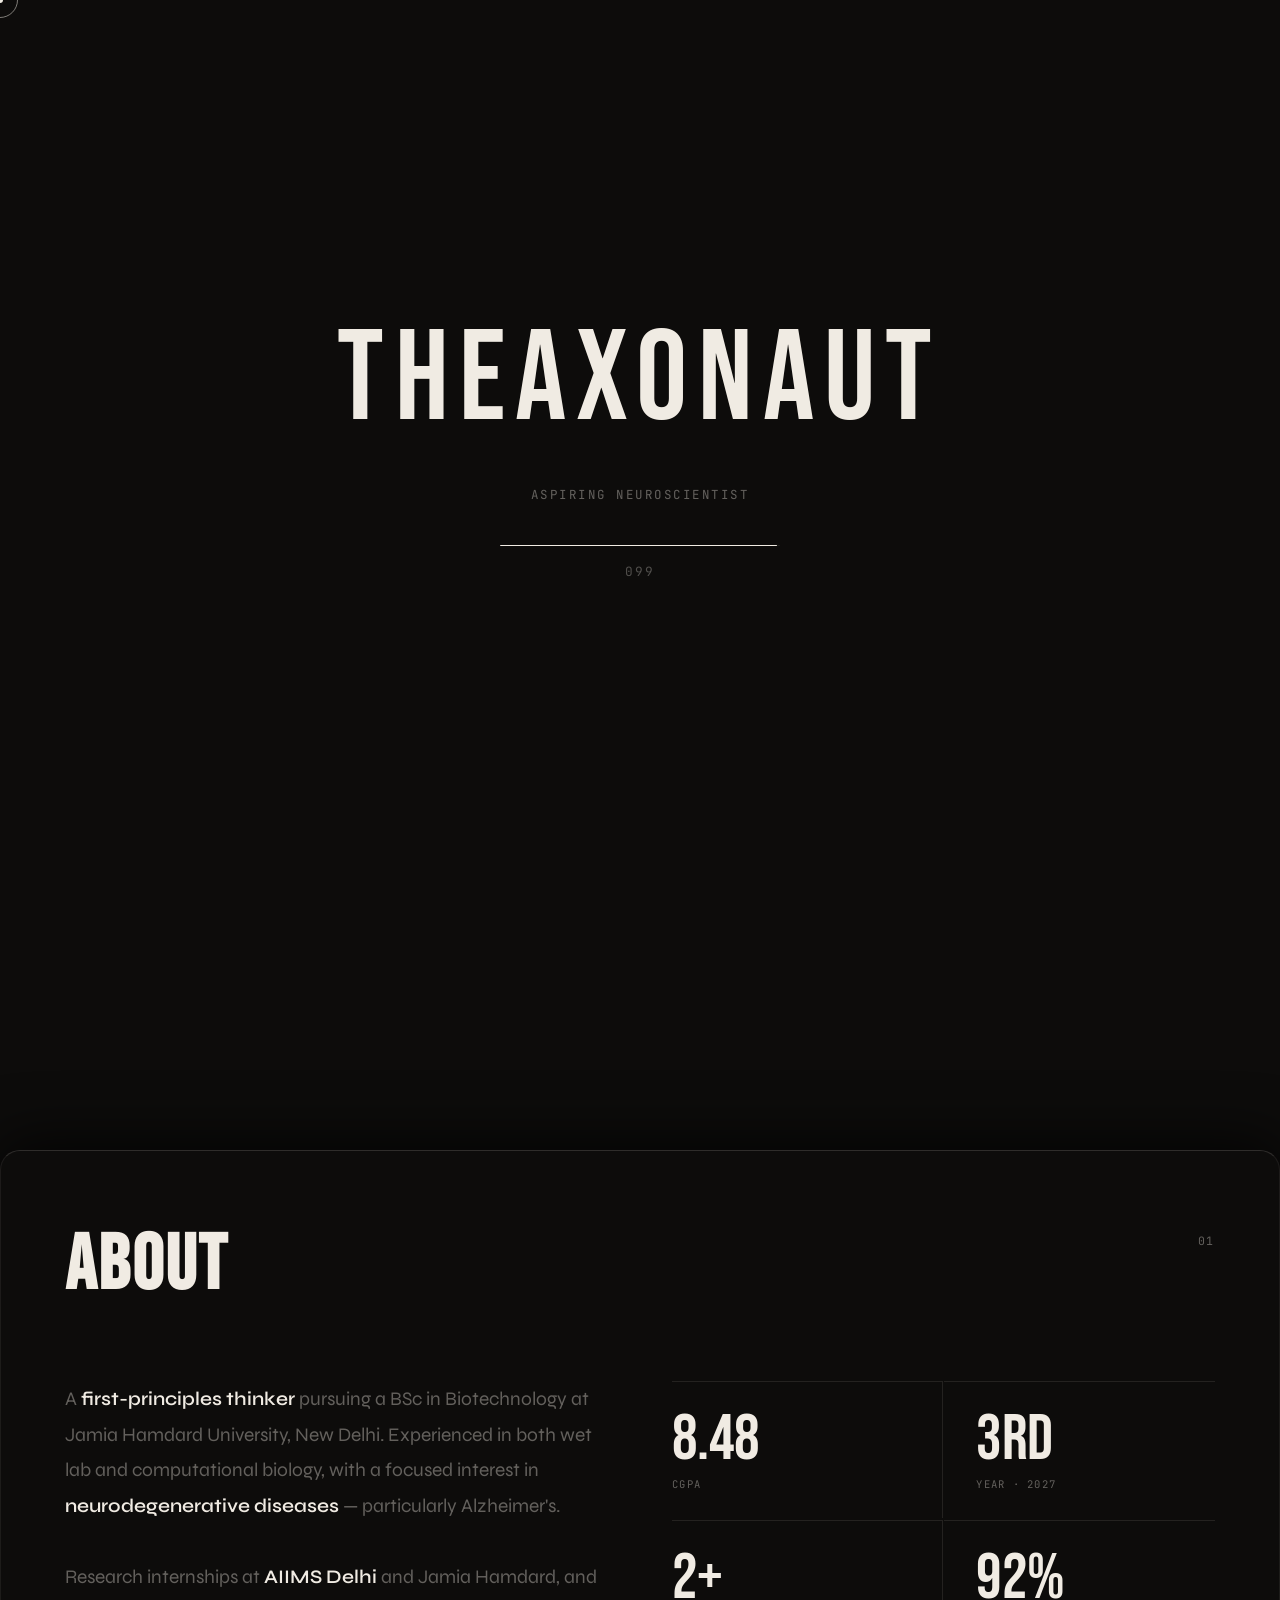
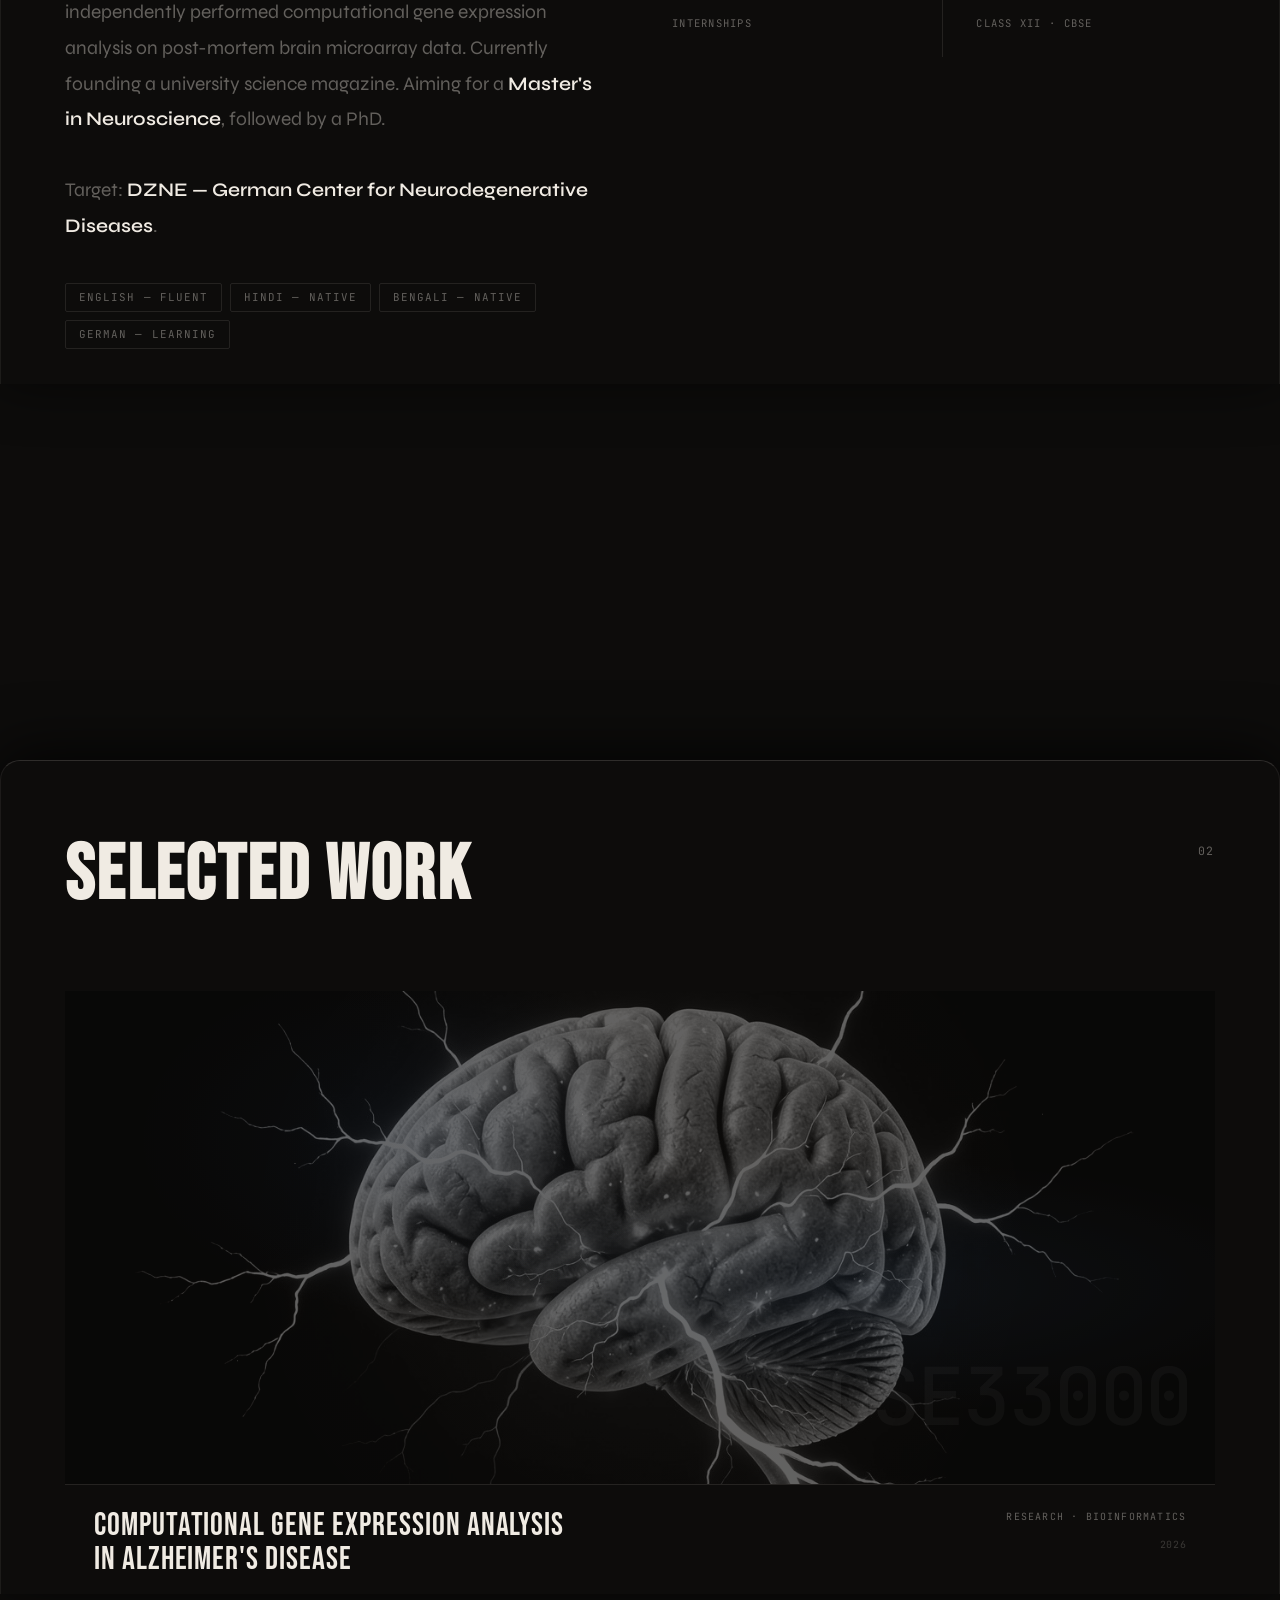
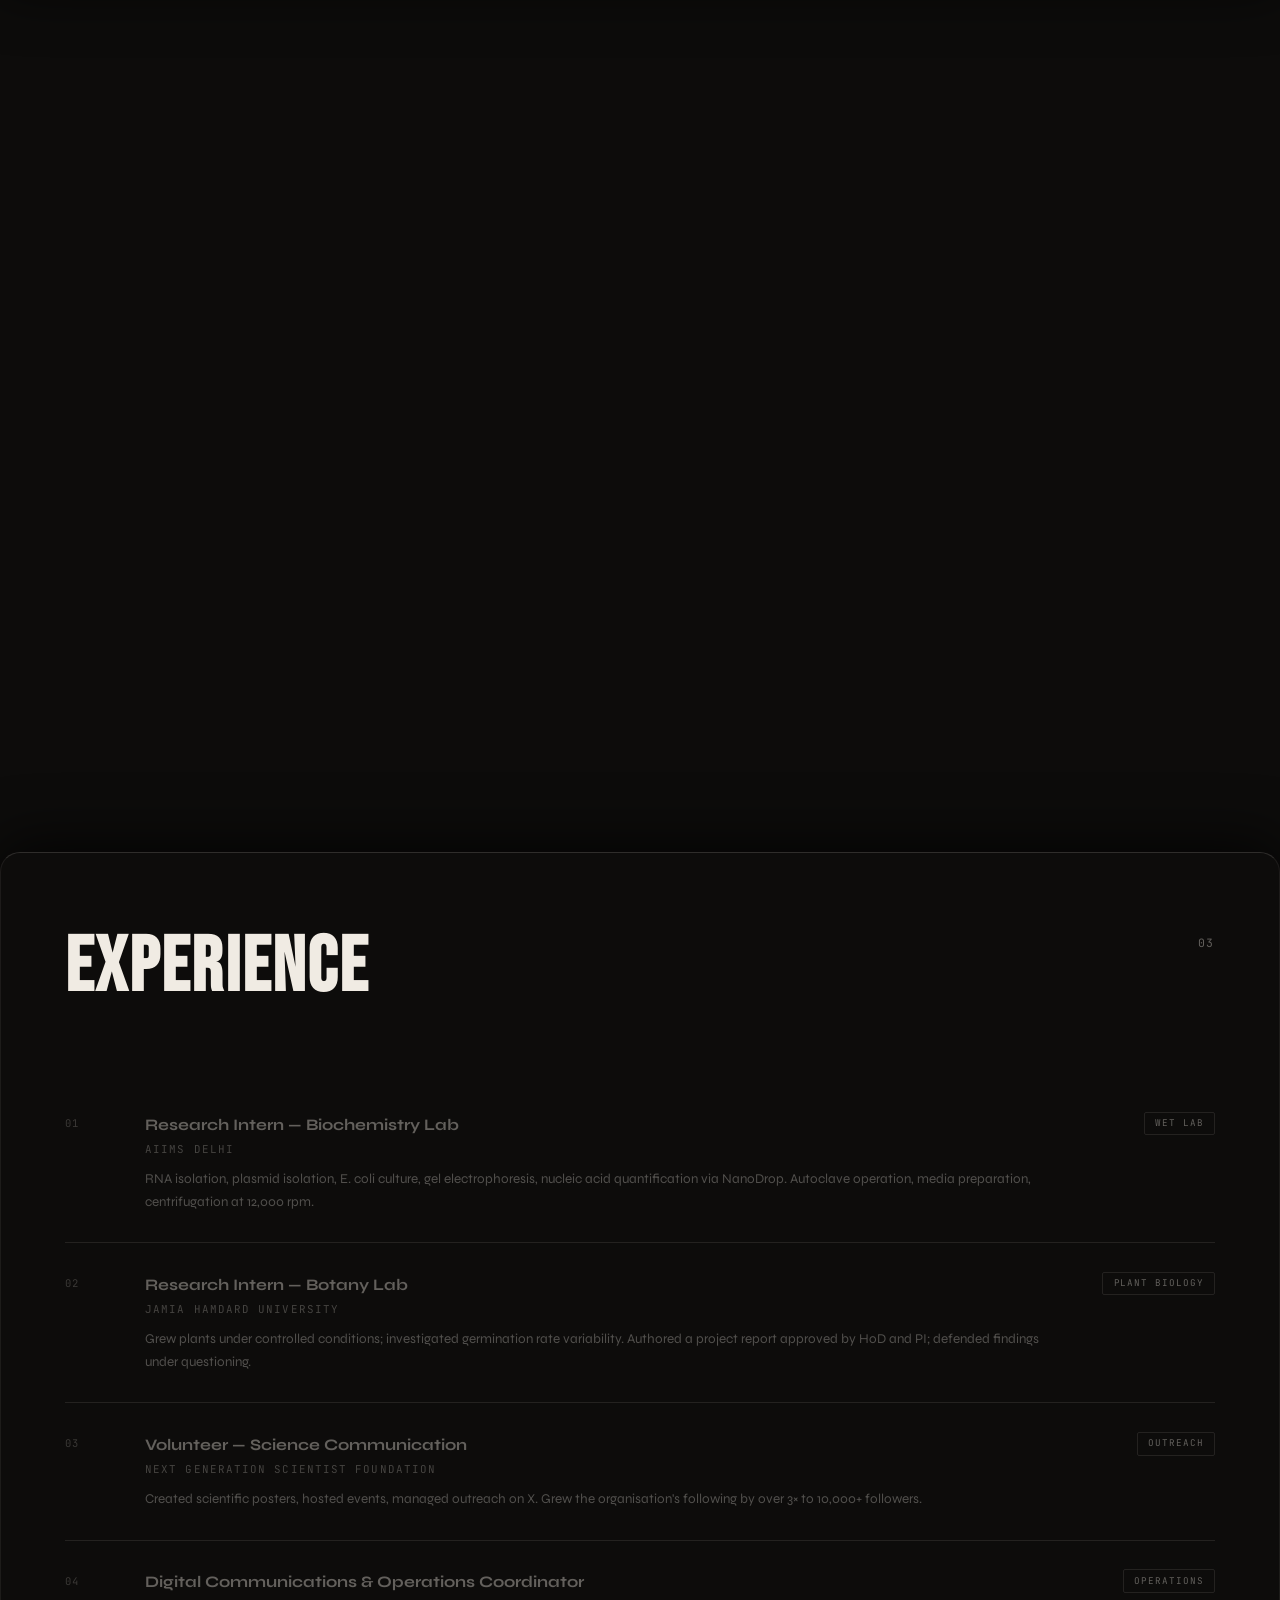
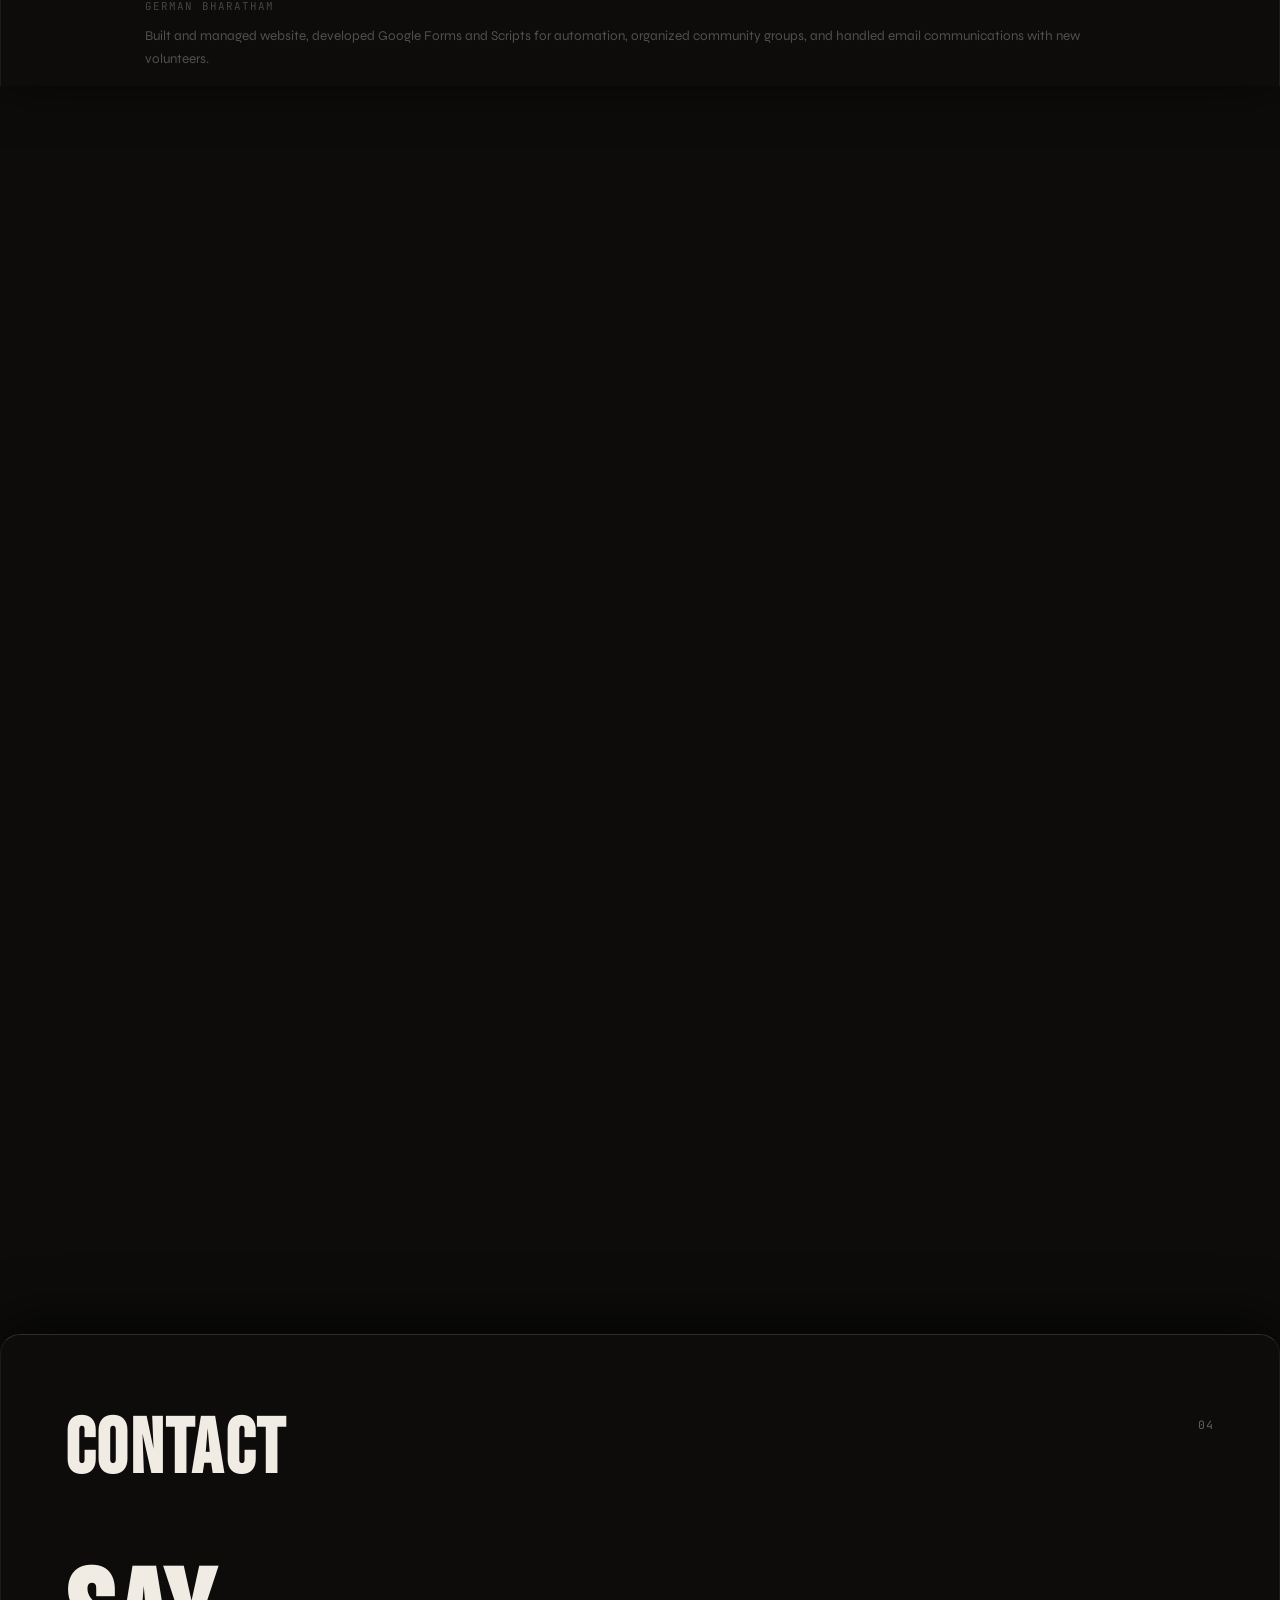
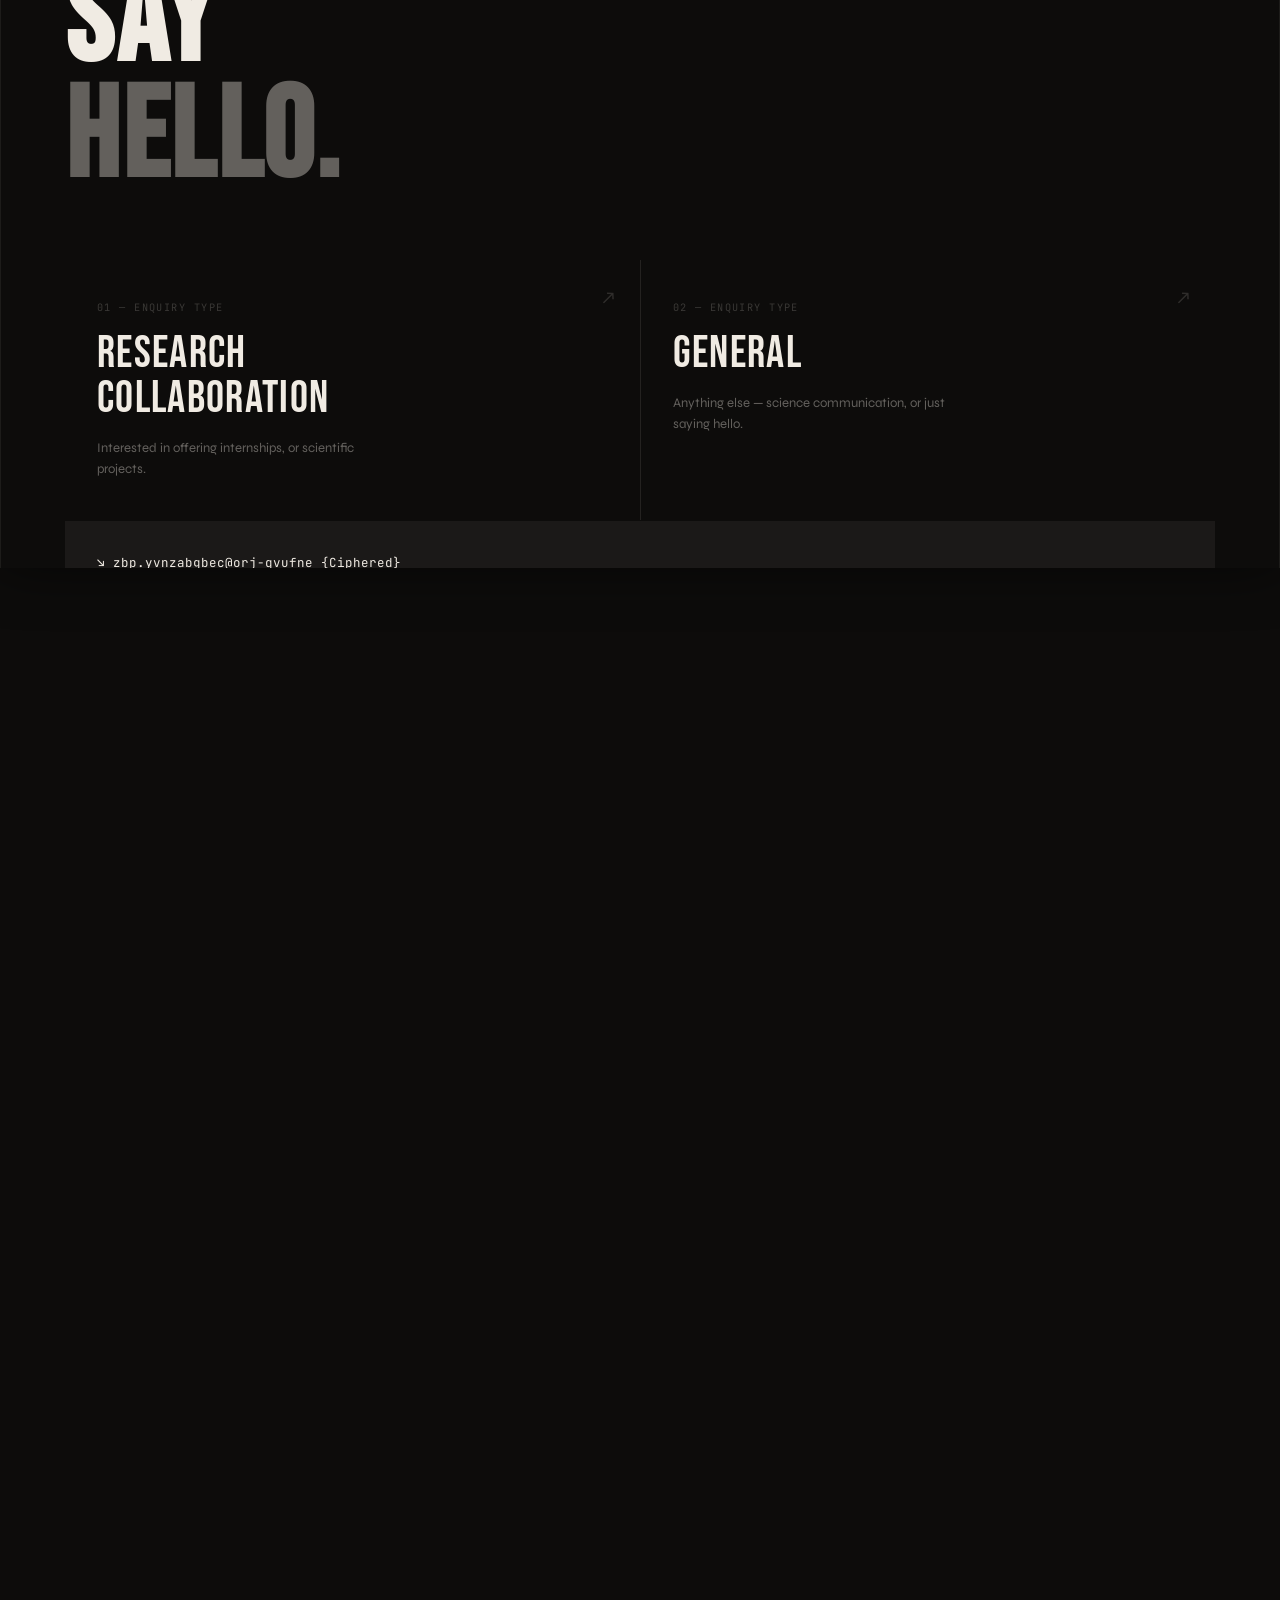
==== commit b22d4568: "Update email.html" ====
--- a/index.html
+++ b/index.html
@@ -821,6 +821,15 @@
 
 </style>
 </head>
+<!-- Google tag (gtag.js) -->
+<script async src="https://www.googletagmanager.com/gtag/js?id=G-L4EV2PY0K4"></script>
+<script>
+  window.dataLayer = window.dataLayer || [];
+  function gtag(){dataLayer.push(arguments);}
+  gtag('js', new Date());
+
+  gtag('config', 'G-L4EV2PY0K4');
+</script>
 <body class="loading">
 
 <!-- PRELOADER -->
@@ -1222,11 +1231,12 @@
         </div>
         <div class="contact-bottom reveal" style="transition-delay:.3s">
           <div class="contact-info">
-            <a href="#" class="contact-email" id="email-link"><span class="scramble">↘ zbp.yvnzt@orj+15937znynqvufne {Ciphered}</span></a>
+            <a href="#" class="contact-email" id="email-link"><span class="scramble">↘ zbp.yvnzabgbec@orj-qvufne {Ciphered}</span></a>
             <span class="contact-loc">New Delhi, India</span>
           </div>
           <div class="contact-socials">
             <a href="https://github.com/theaxonaut/GSE33000-AD-analysis" target="_blank">GitHub</a>
+            <a href="https://x.com/ztgc_rashid" target="_blank">X</a>
             <a href="https://linkedin.com/in/rashid-lab" target="_blank">LinkedIn</a>
             <a href="https://instagram.com/sliceof.my.life" target="_blank">Instagram</a>
           </div>
@@ -1423,8 +1433,8 @@
 /* ── EMAIL DECODE ── */
 (function() {
   function decodeEmail() {
-    var p1 = 'zbp.yvnzt@orj+';
-    var p2 = '15937znynqvufne';
+    var p1 = 'zbp.yvnzabgbec@';
+    var p2 = 'orj-qvufne';
     var encoded = p1 + p2;
 
     var rot13 = encoded.replace(/[a-zA-Z]/g, function(c) {
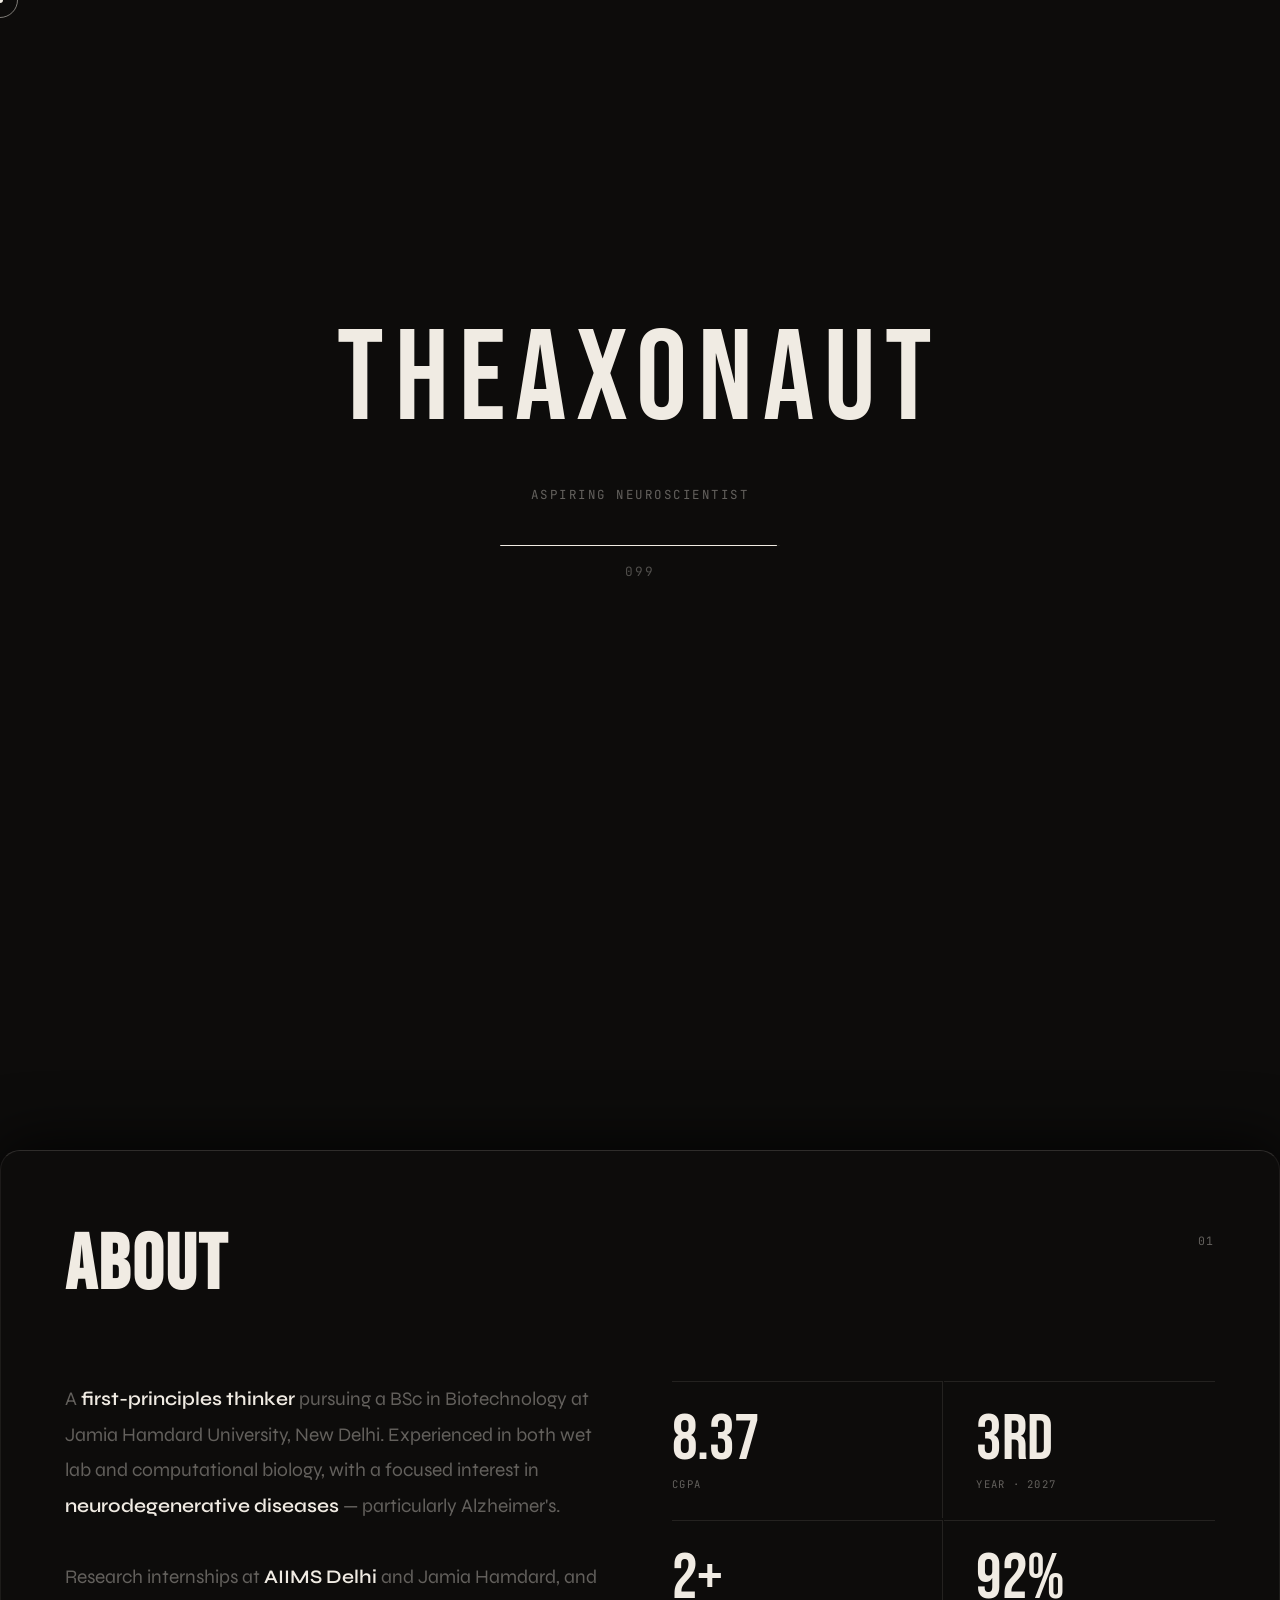
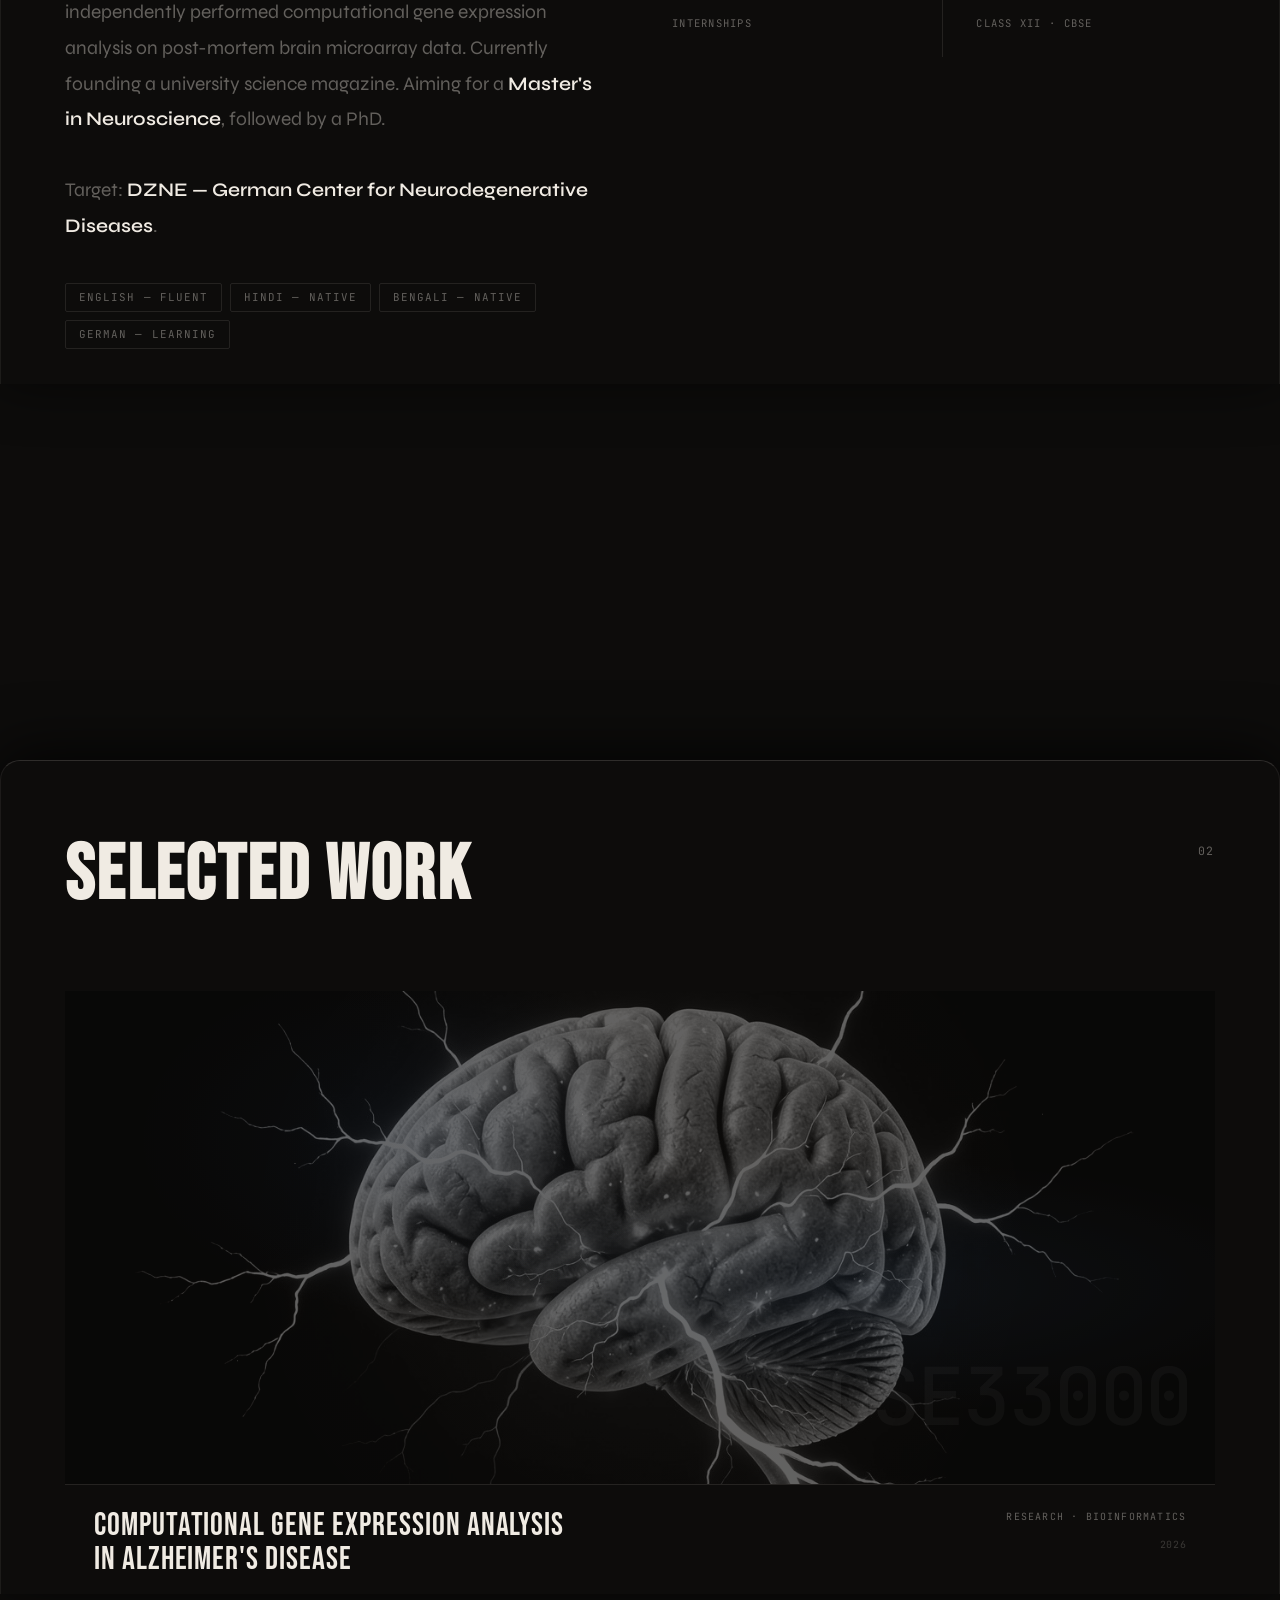
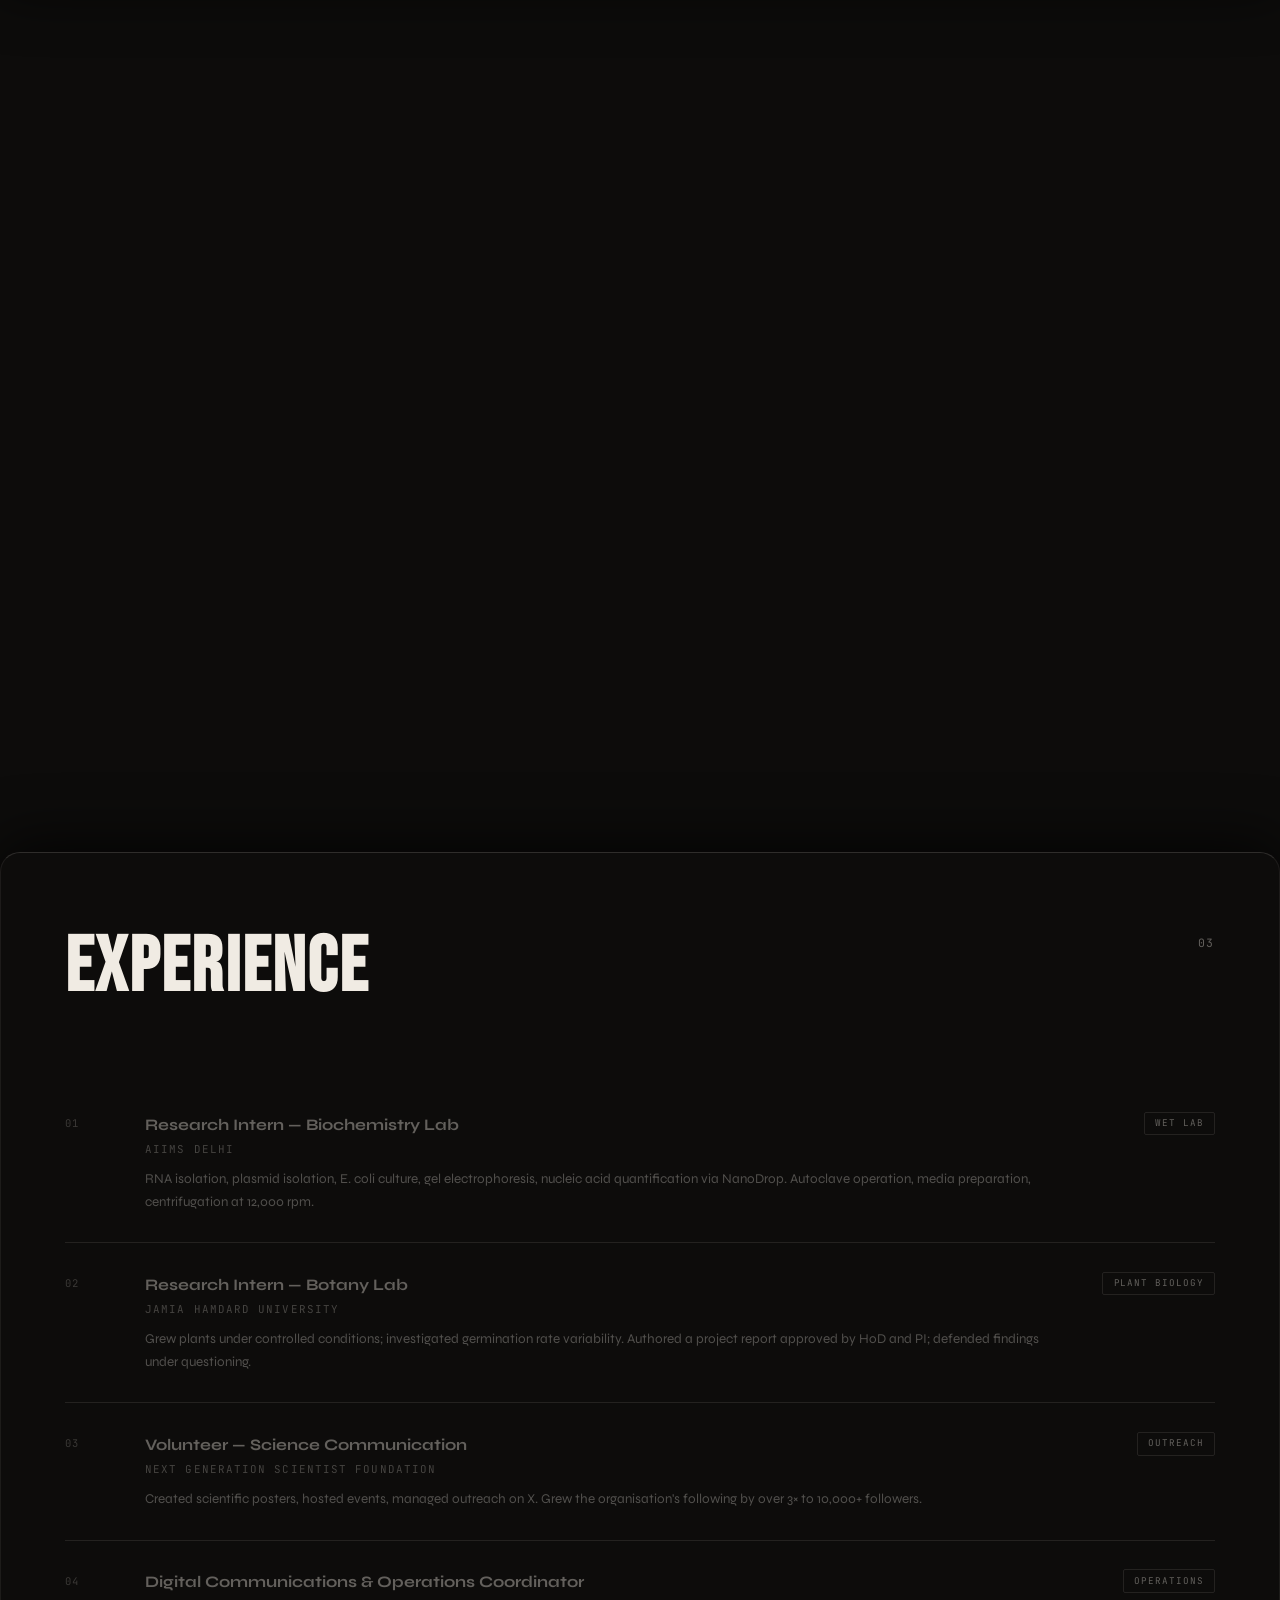
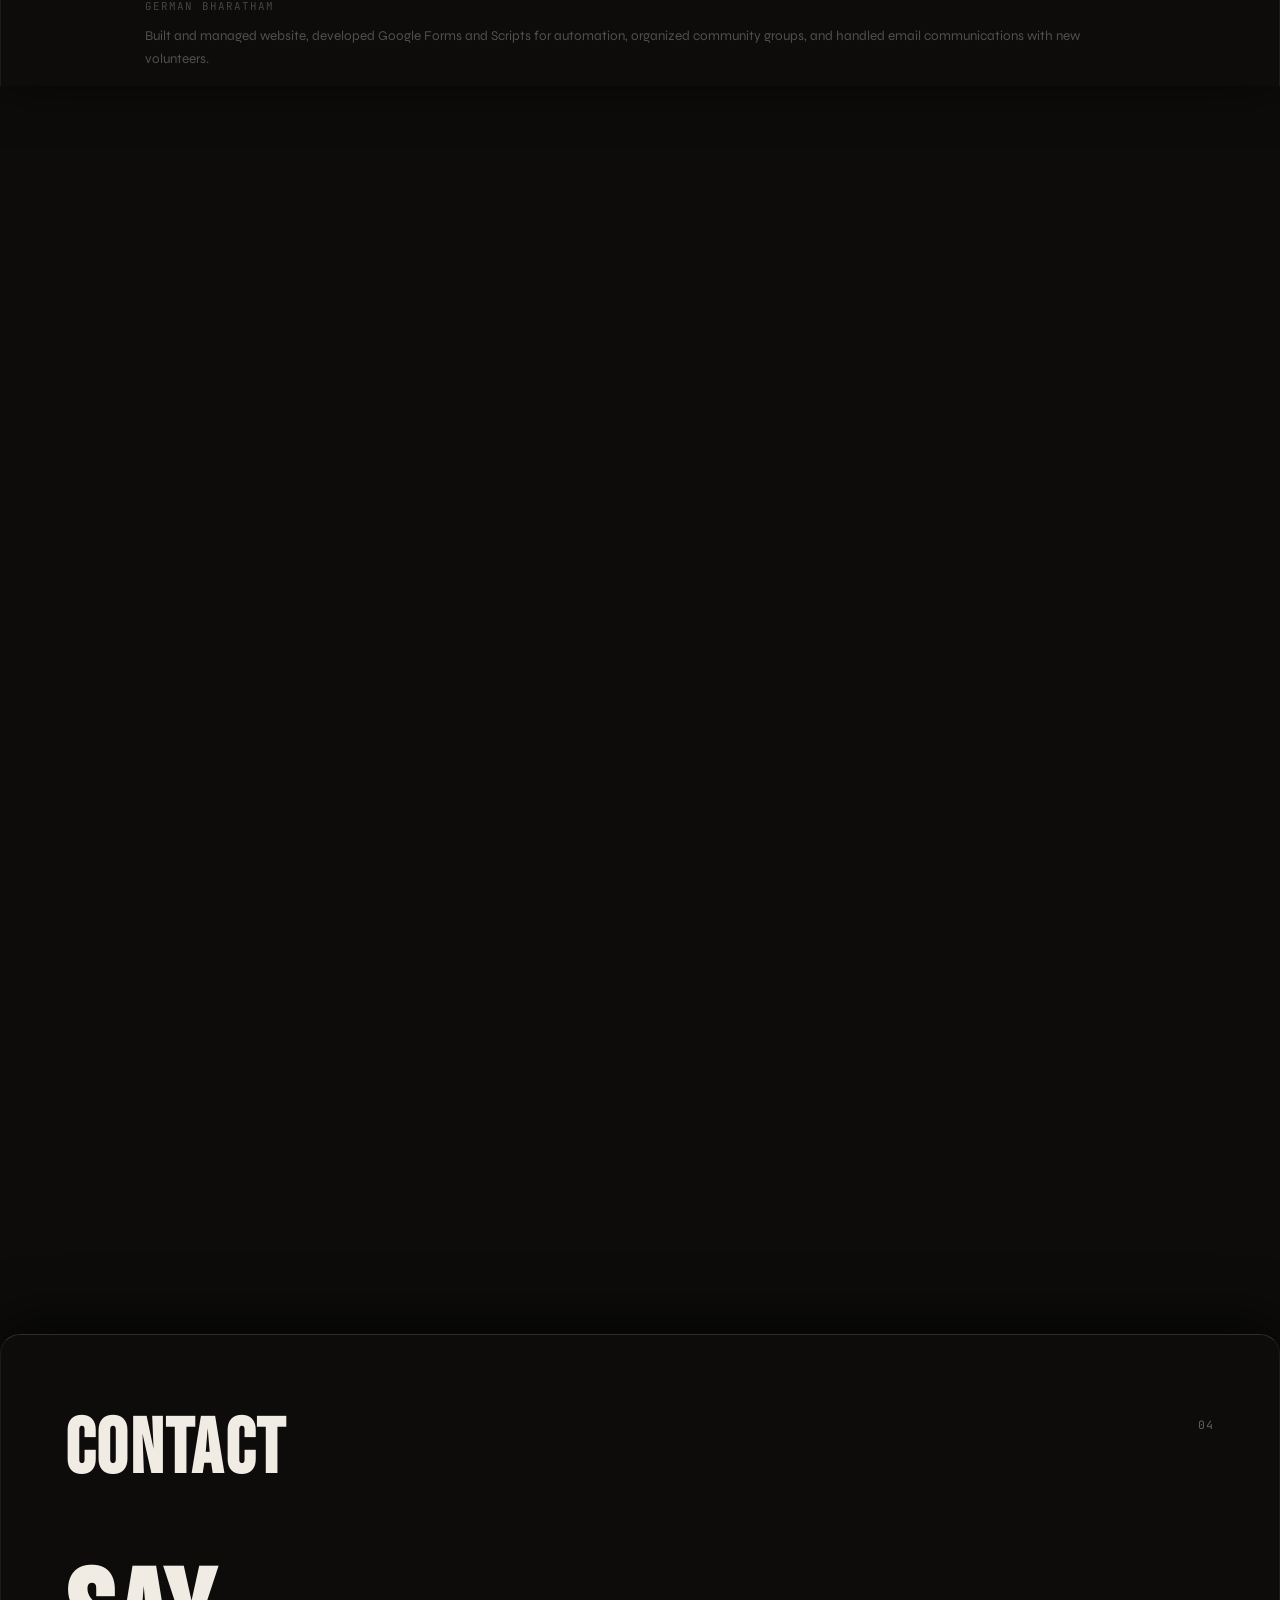
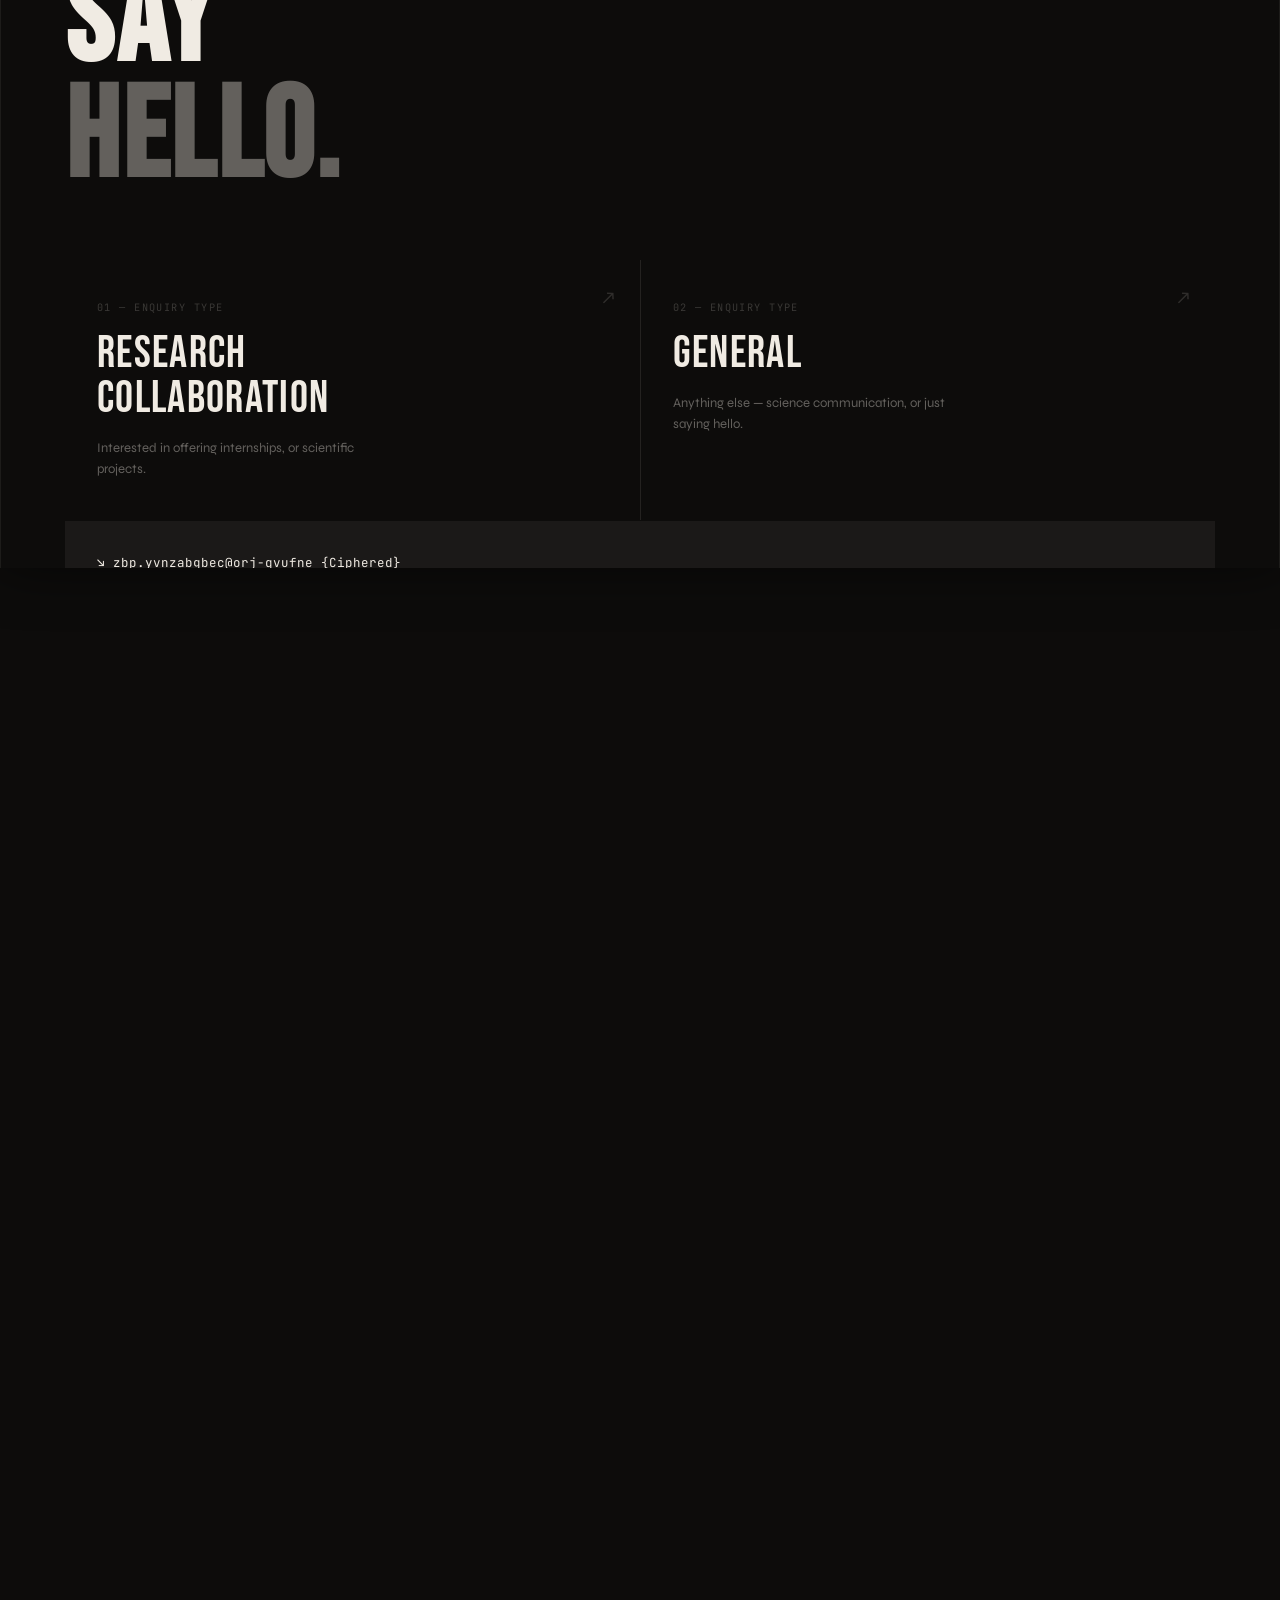
==== commit b322682f: "CGPA updated" ====
--- a/index.html
+++ b/index.html
@@ -953,7 +953,7 @@
             </div>
           </div>
           <div class="about-stats reveal" style="transition-delay:.2s">
-            <div class="stat"><div class="stat-n">8.48</div><div class="stat-l">CGPA</div></div>
+            <div class="stat"><div class="stat-n">8.37</div><div class="stat-l">CGPA</div></div>
             <div class="stat"><div class="stat-n">3rd</div><div class="stat-l">Year · 2027</div></div>
             <div class="stat"><div class="stat-n">2+</div><div class="stat-l">Internships</div></div>
             <div class="stat"><div class="stat-n">92%</div><div class="stat-l">Class XII · CBSE</div></div>
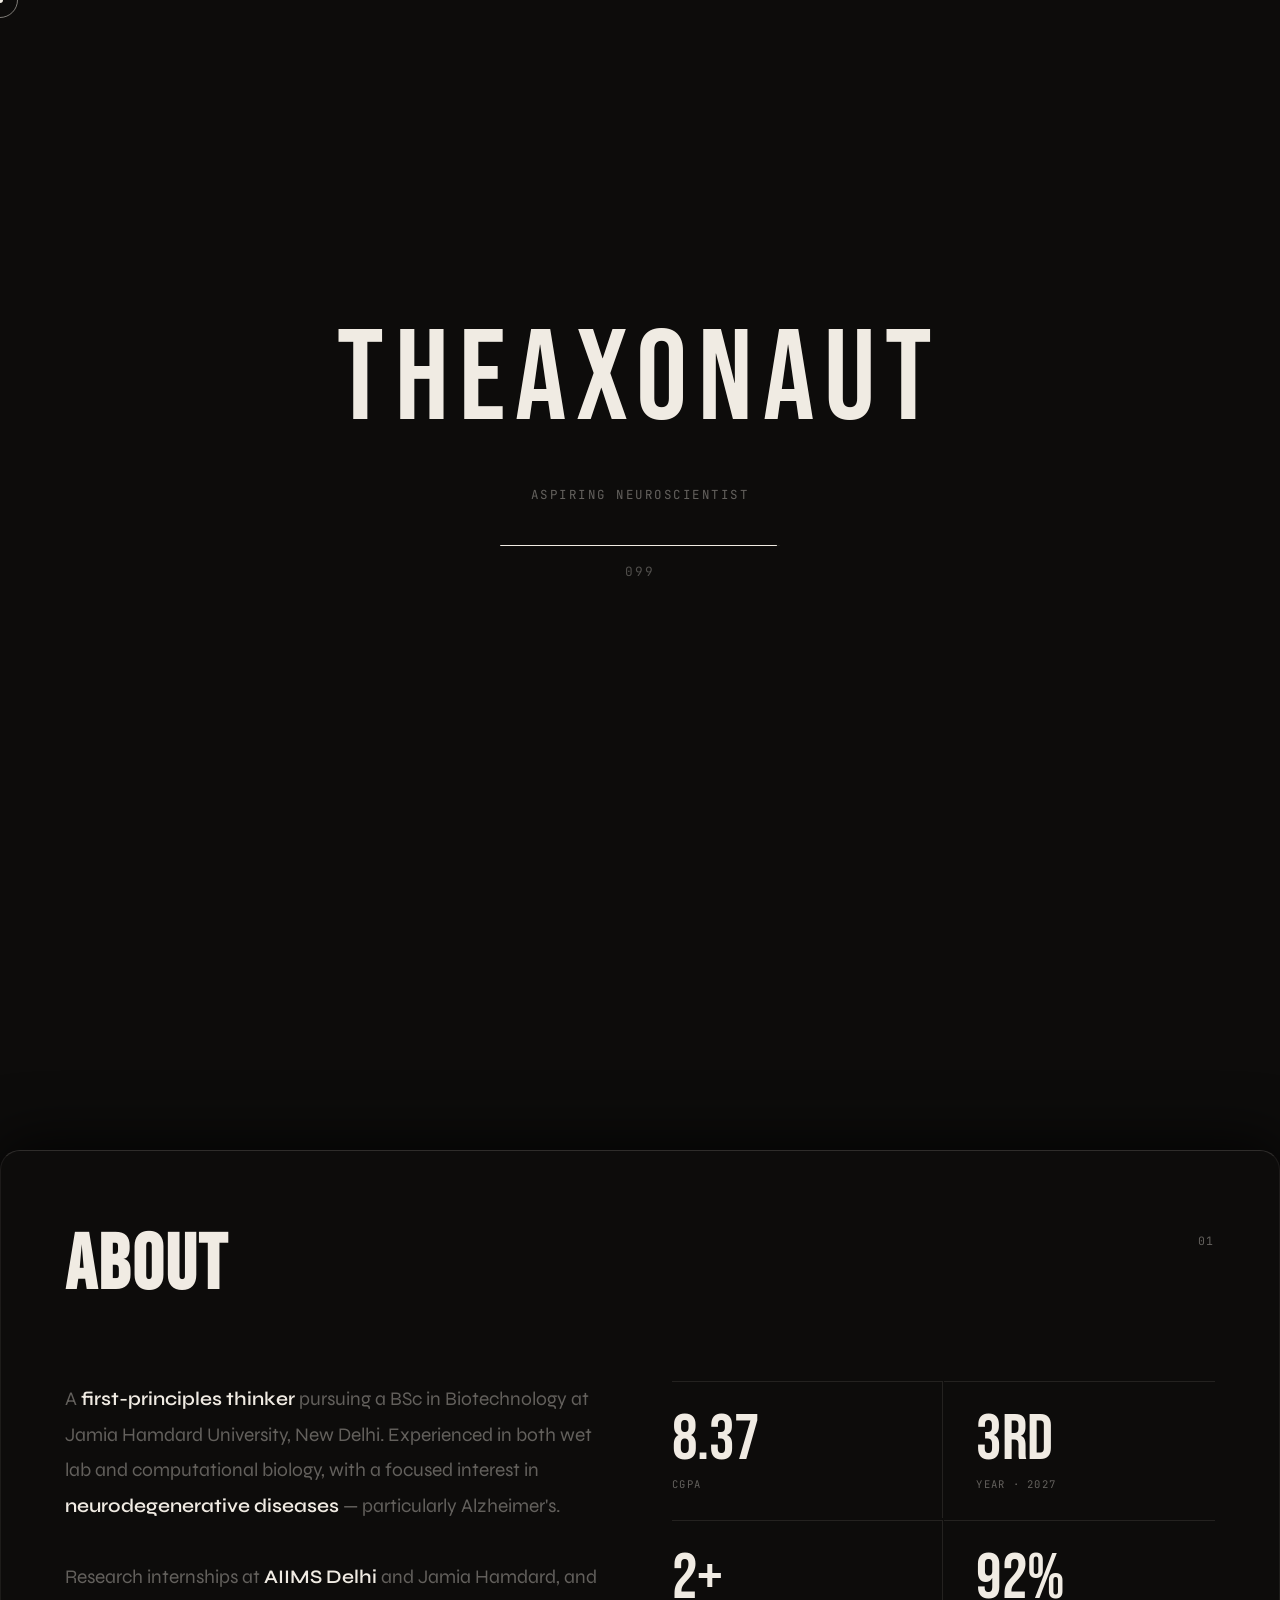
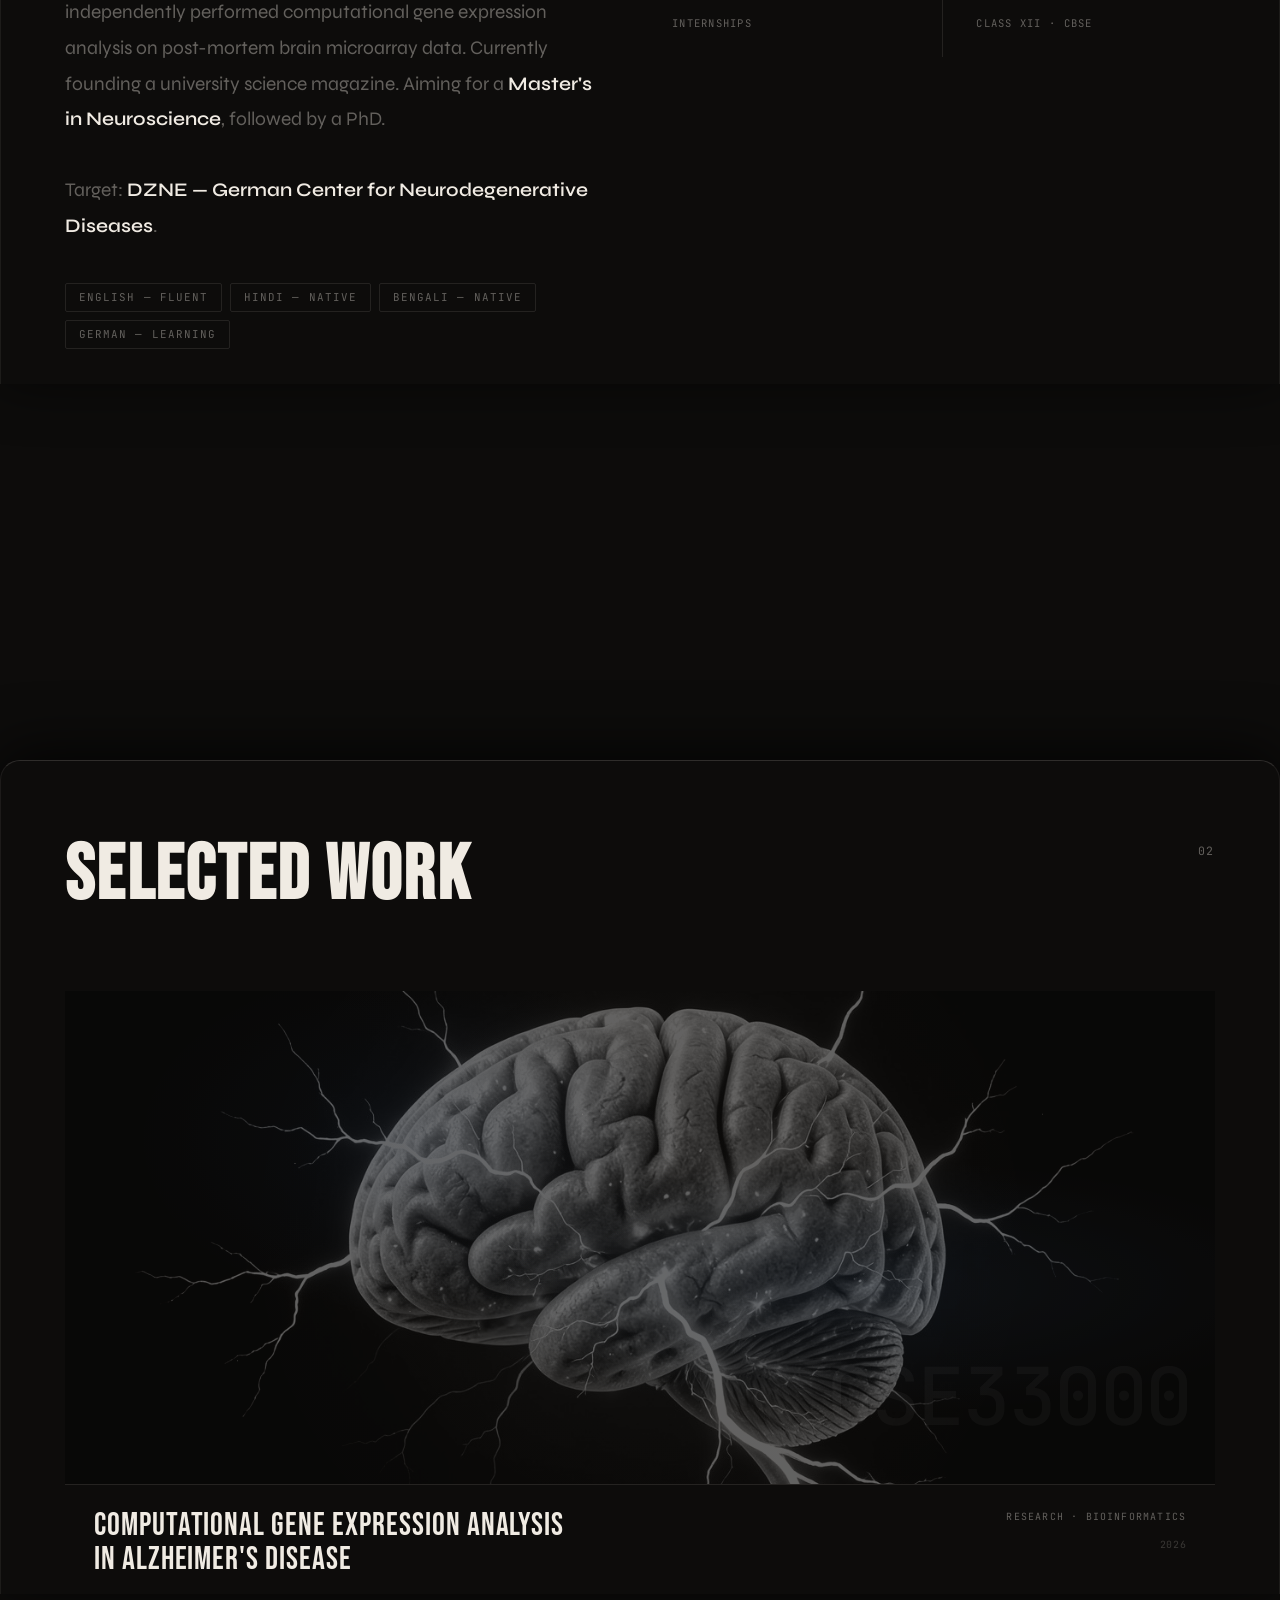
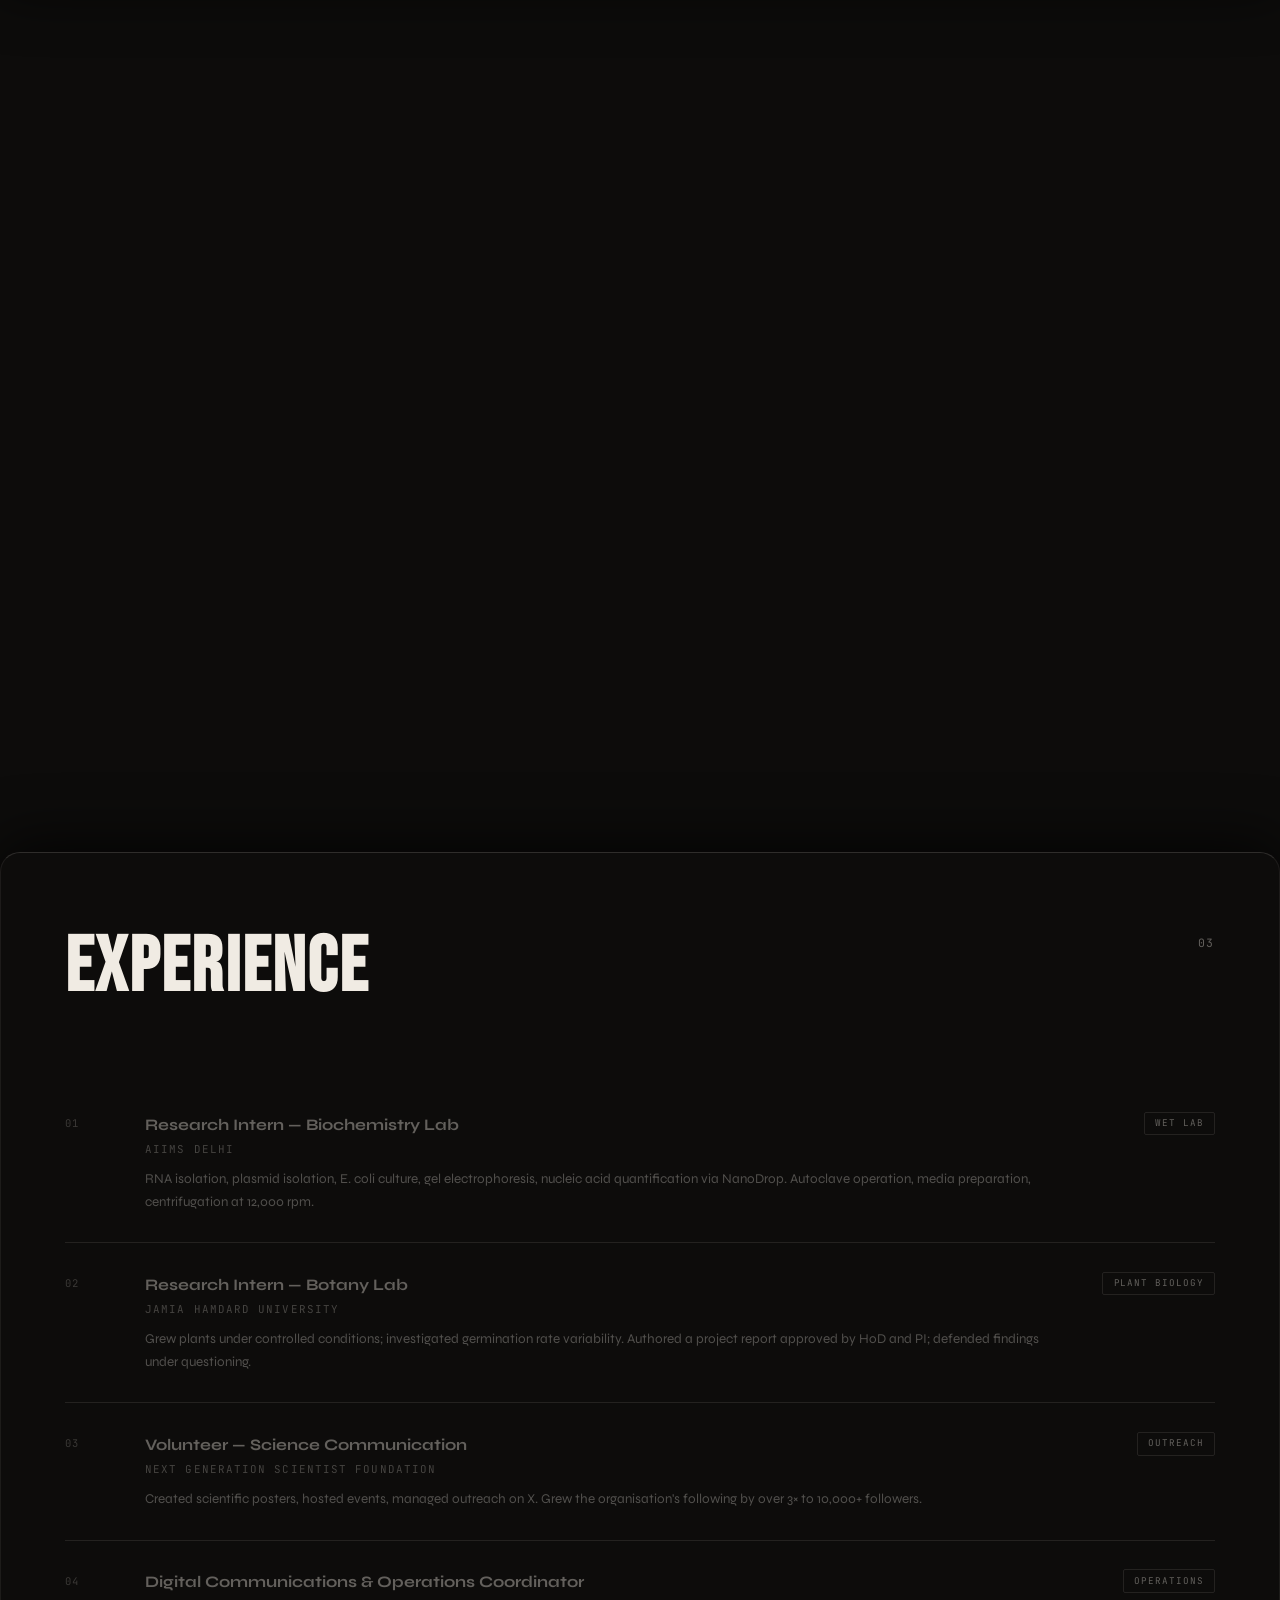
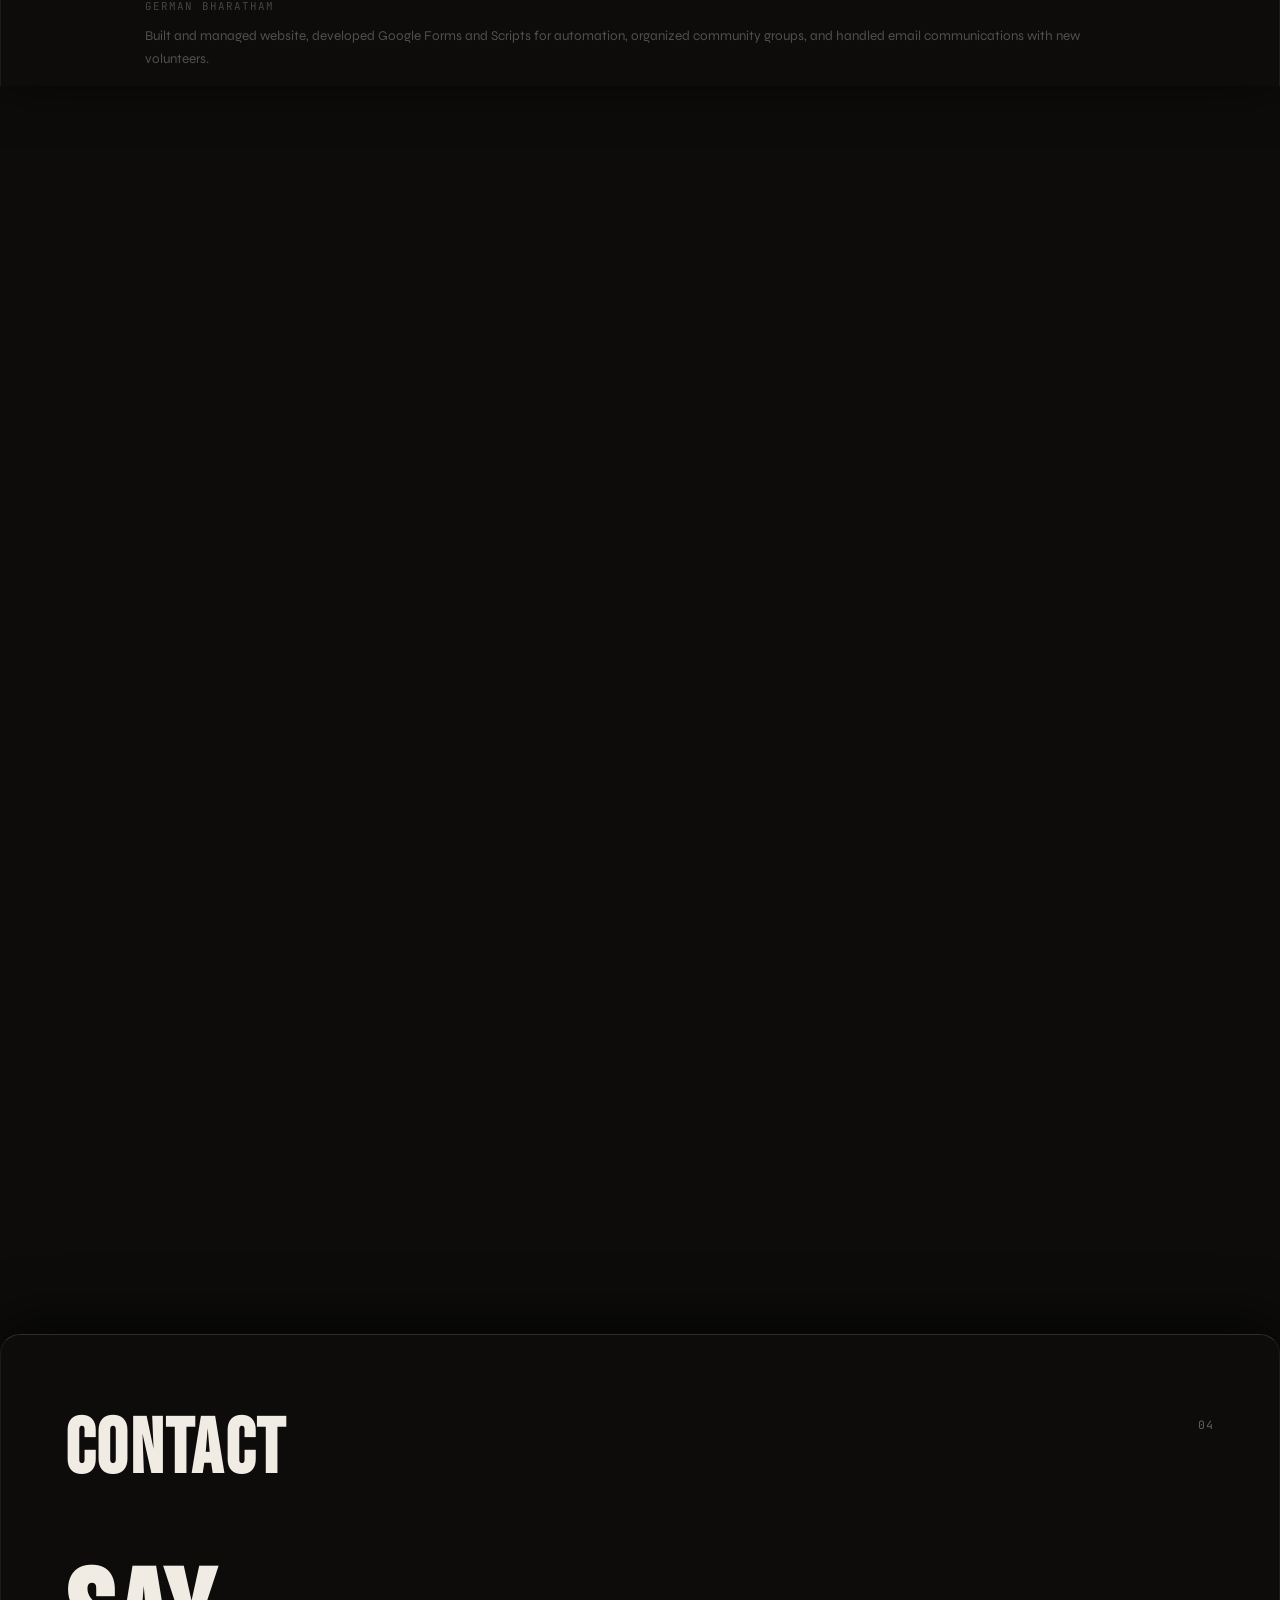
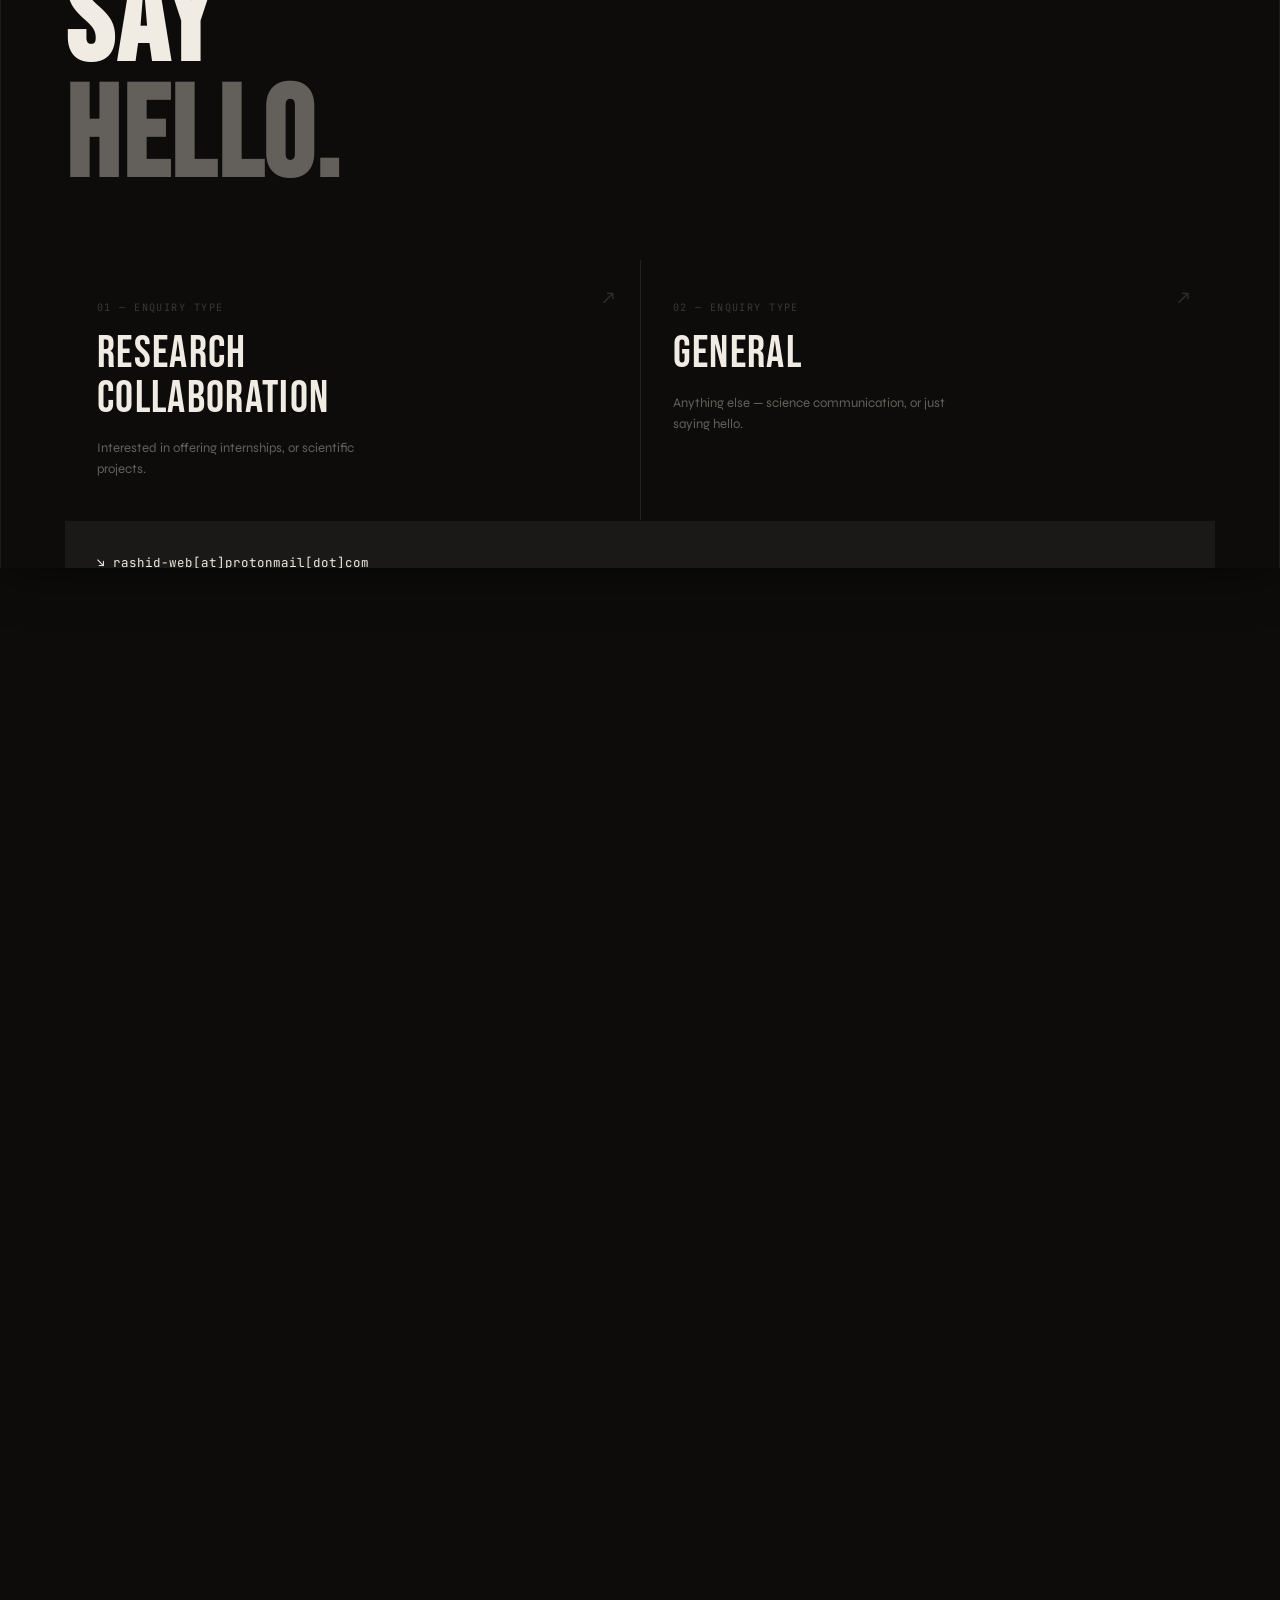
==== commit e677e4c6: "Updated the way email looks" ====
--- a/index.html
+++ b/index.html
@@ -1231,7 +1231,7 @@
         </div>
         <div class="contact-bottom reveal" style="transition-delay:.3s">
           <div class="contact-info">
-            <a href="#" class="contact-email" id="email-link"><span class="scramble">↘ zbp.yvnzabgbec@orj-qvufne {Ciphered}</span></a>
+            <a href="#" class="contact-email" id="email-link"><span class="scramble">↘ rashid-web[at]protonmail[dot]com</span></a>
             <span class="contact-loc">New Delhi, India</span>
           </div>
           <div class="contact-socials">
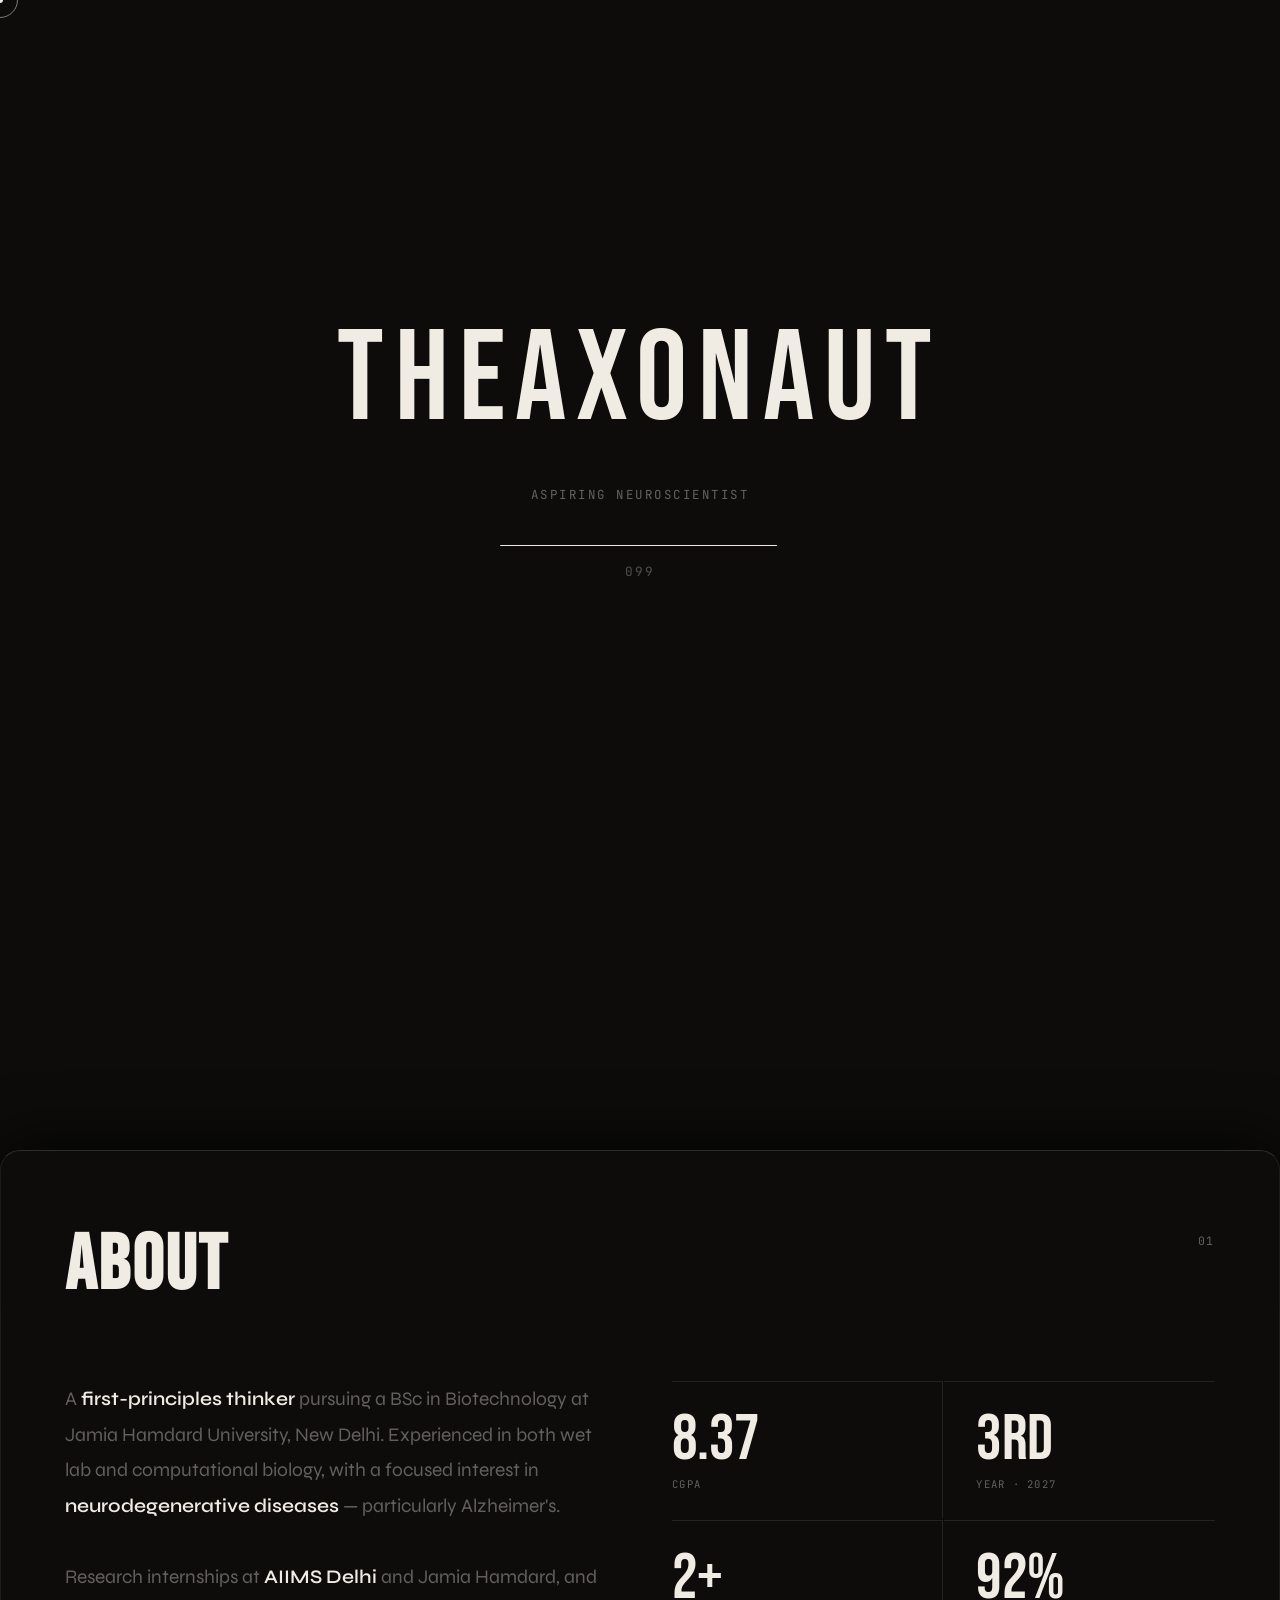
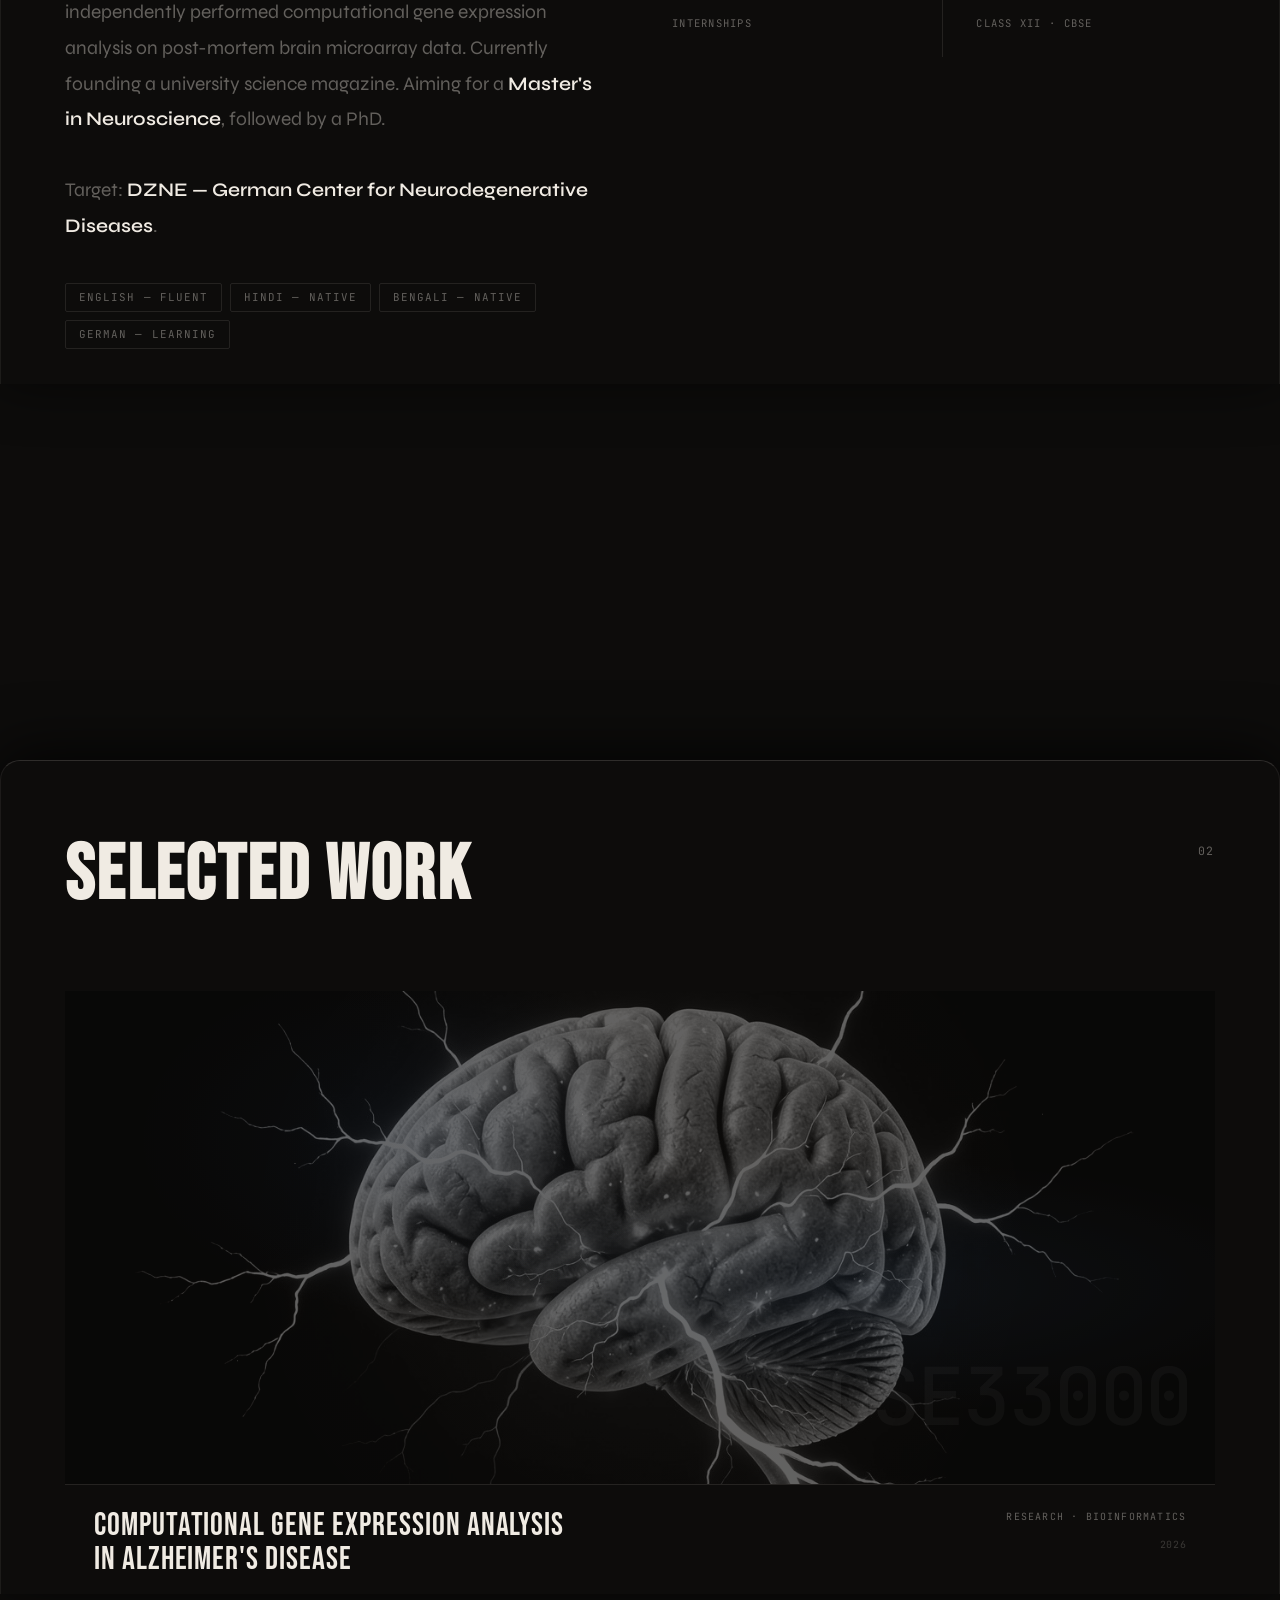
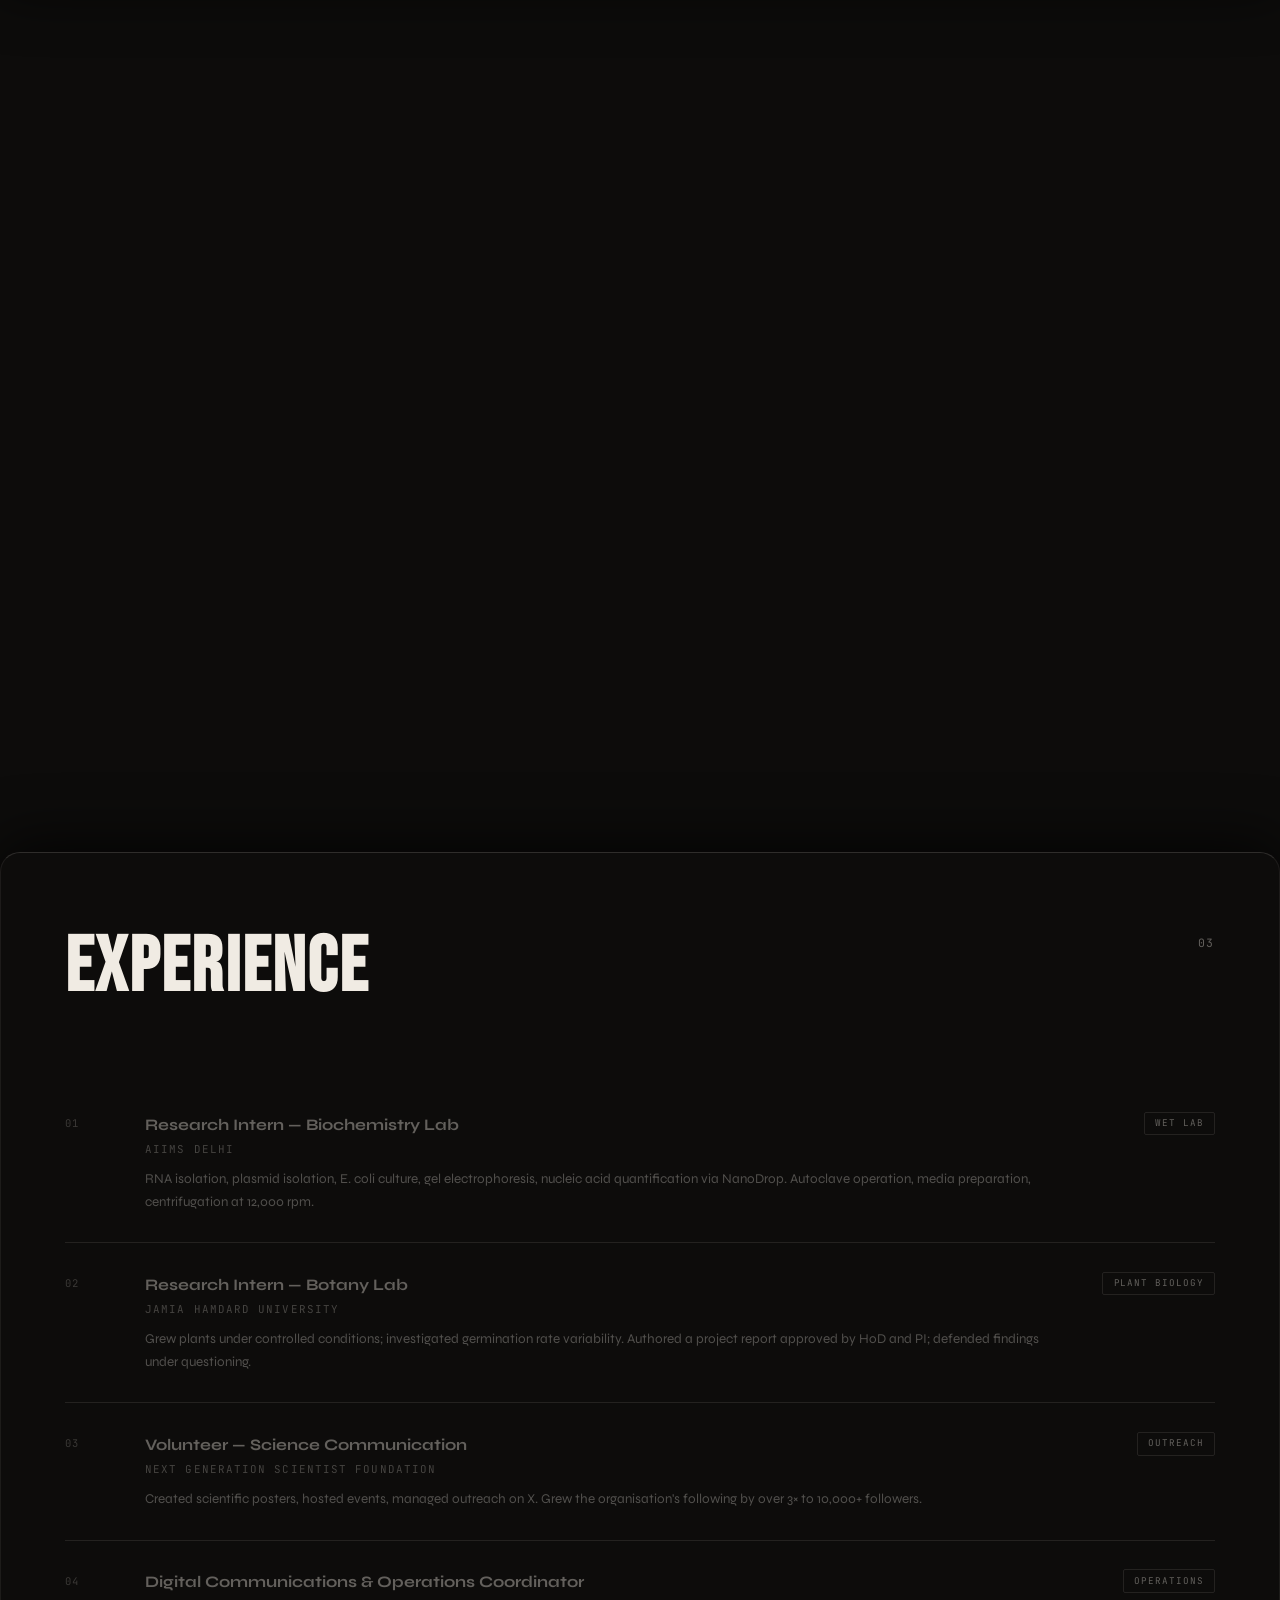
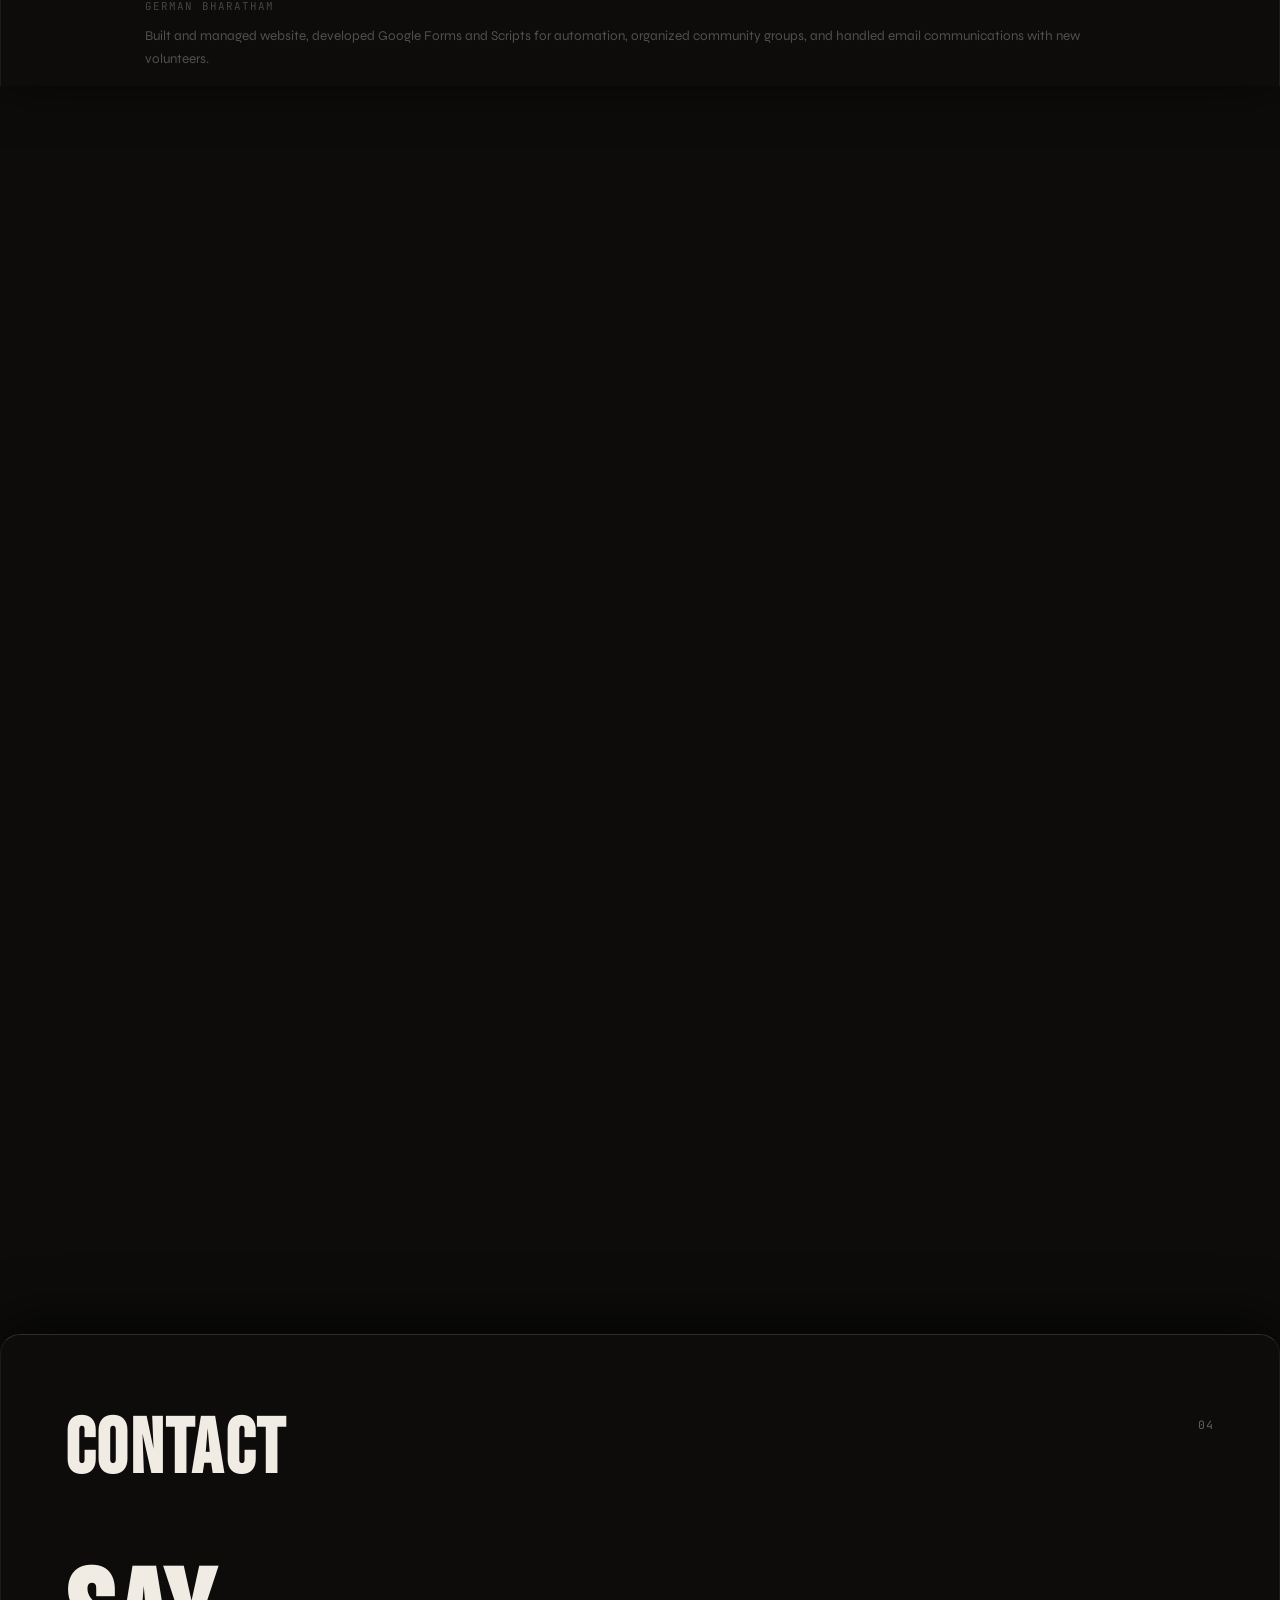
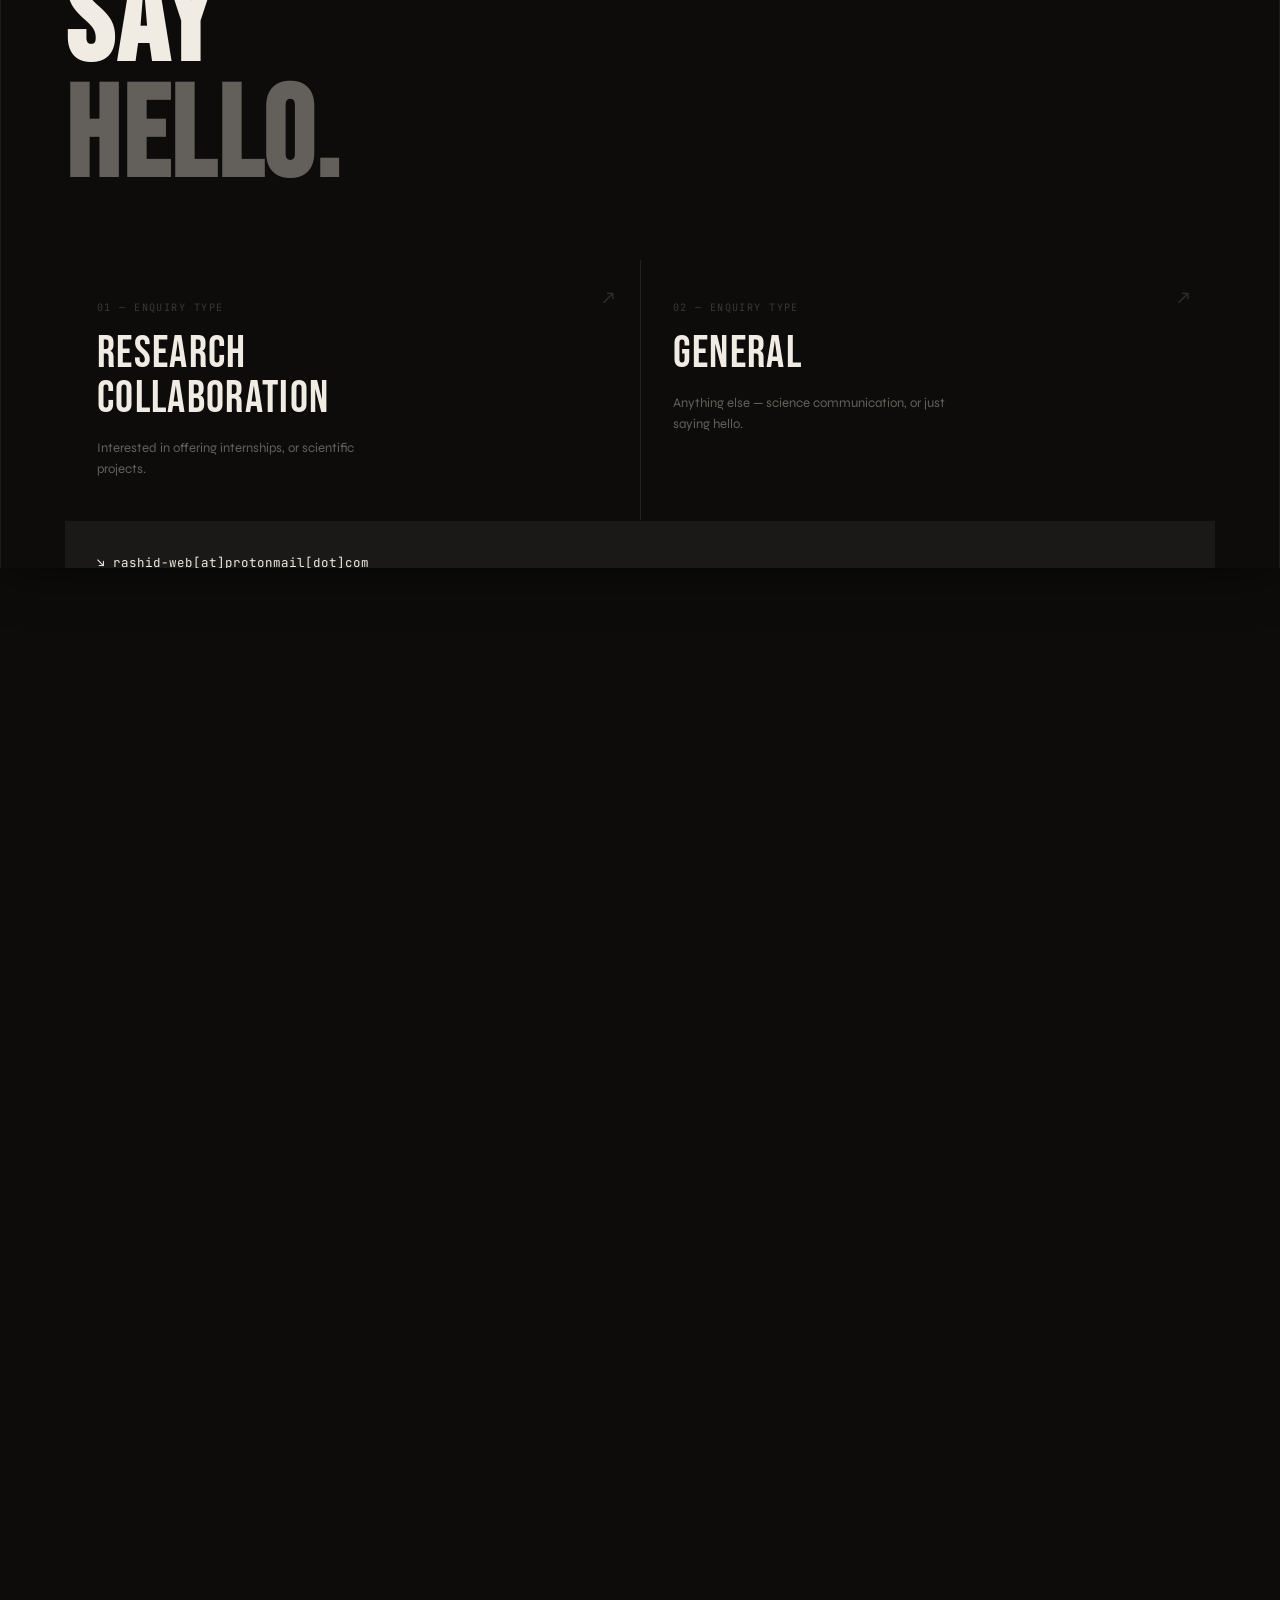
==== commit 8f8a4d77: "Made custom cursor to be not visible on mobile viewport" ====
--- a/index.html
+++ b/index.html
@@ -39,6 +39,12 @@
   overflow-x: hidden;
   cursor: none;
 }
+
+@media (max-width: 700px) {
+  body { cursor: auto; }
+  #cursor-dot, #cursor-ring { display: none !important; }
+}
+
 
 body.loading { overflow: hidden; }
 
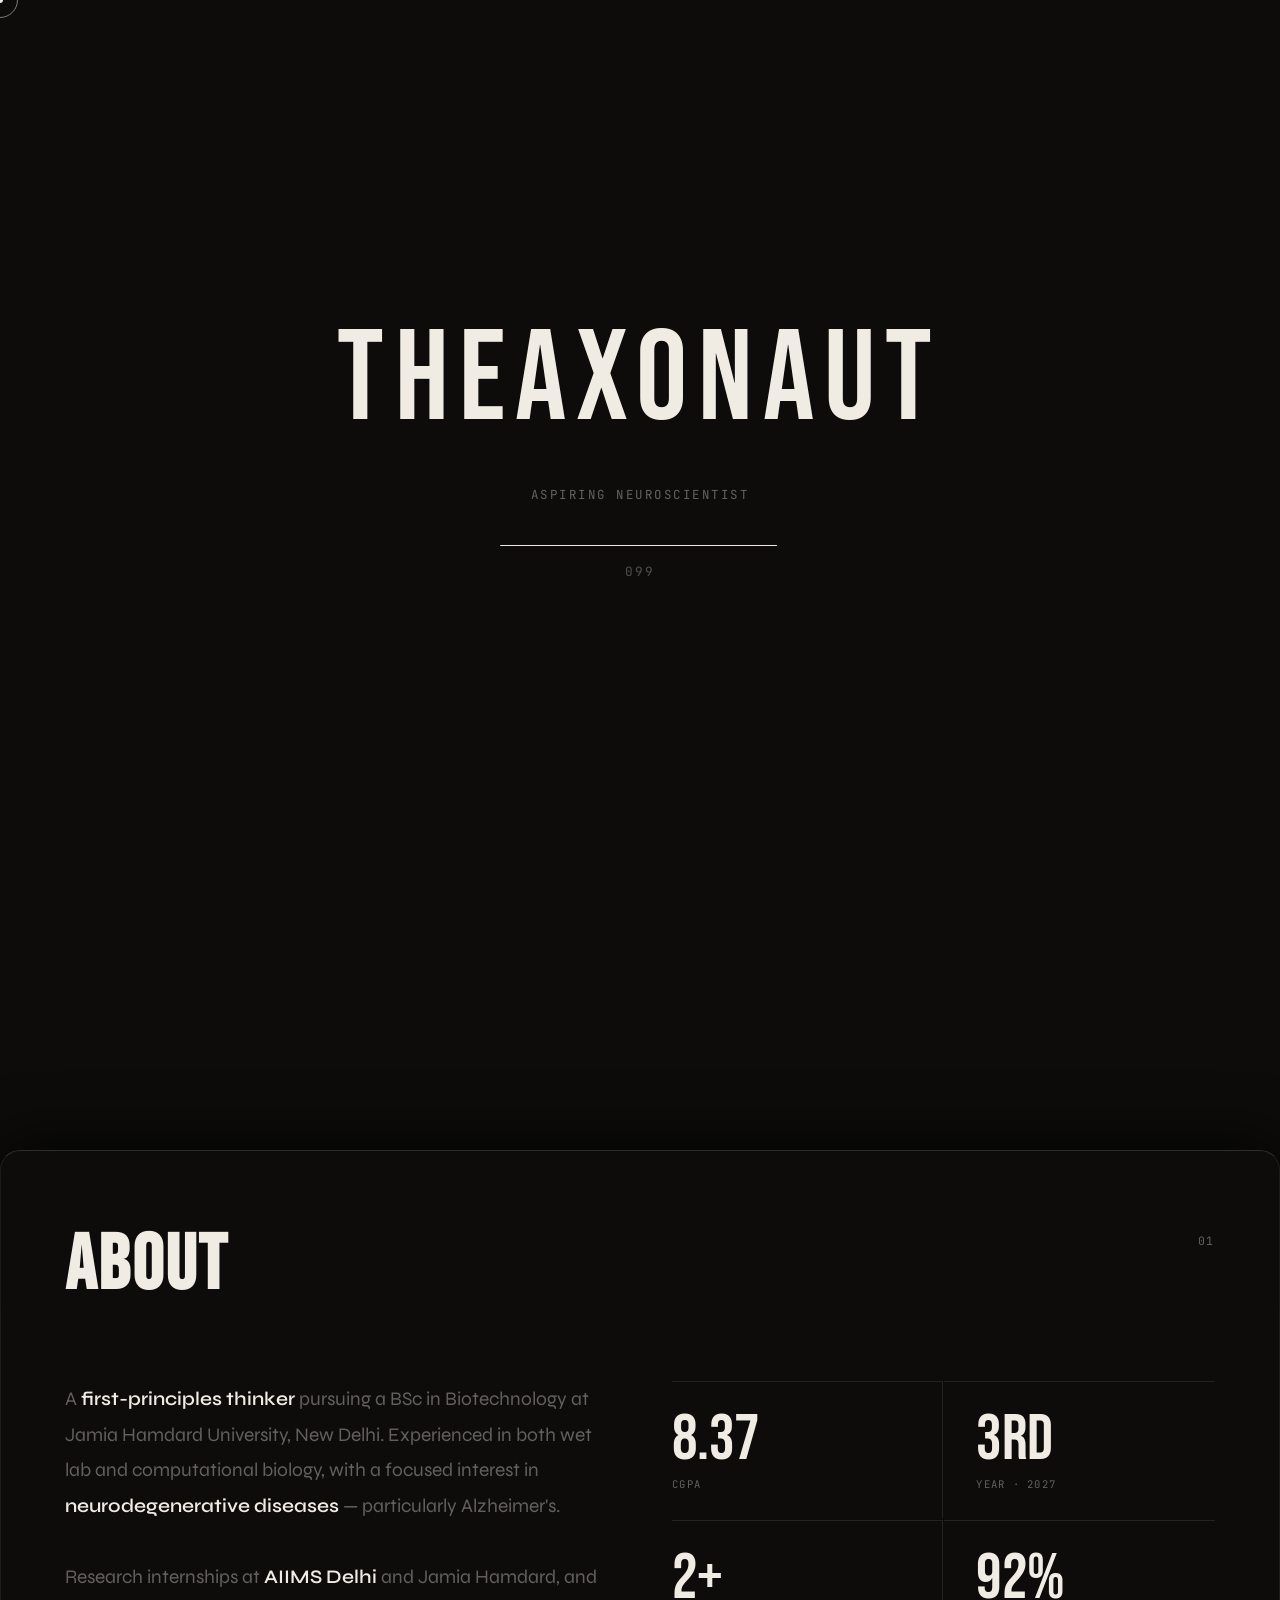
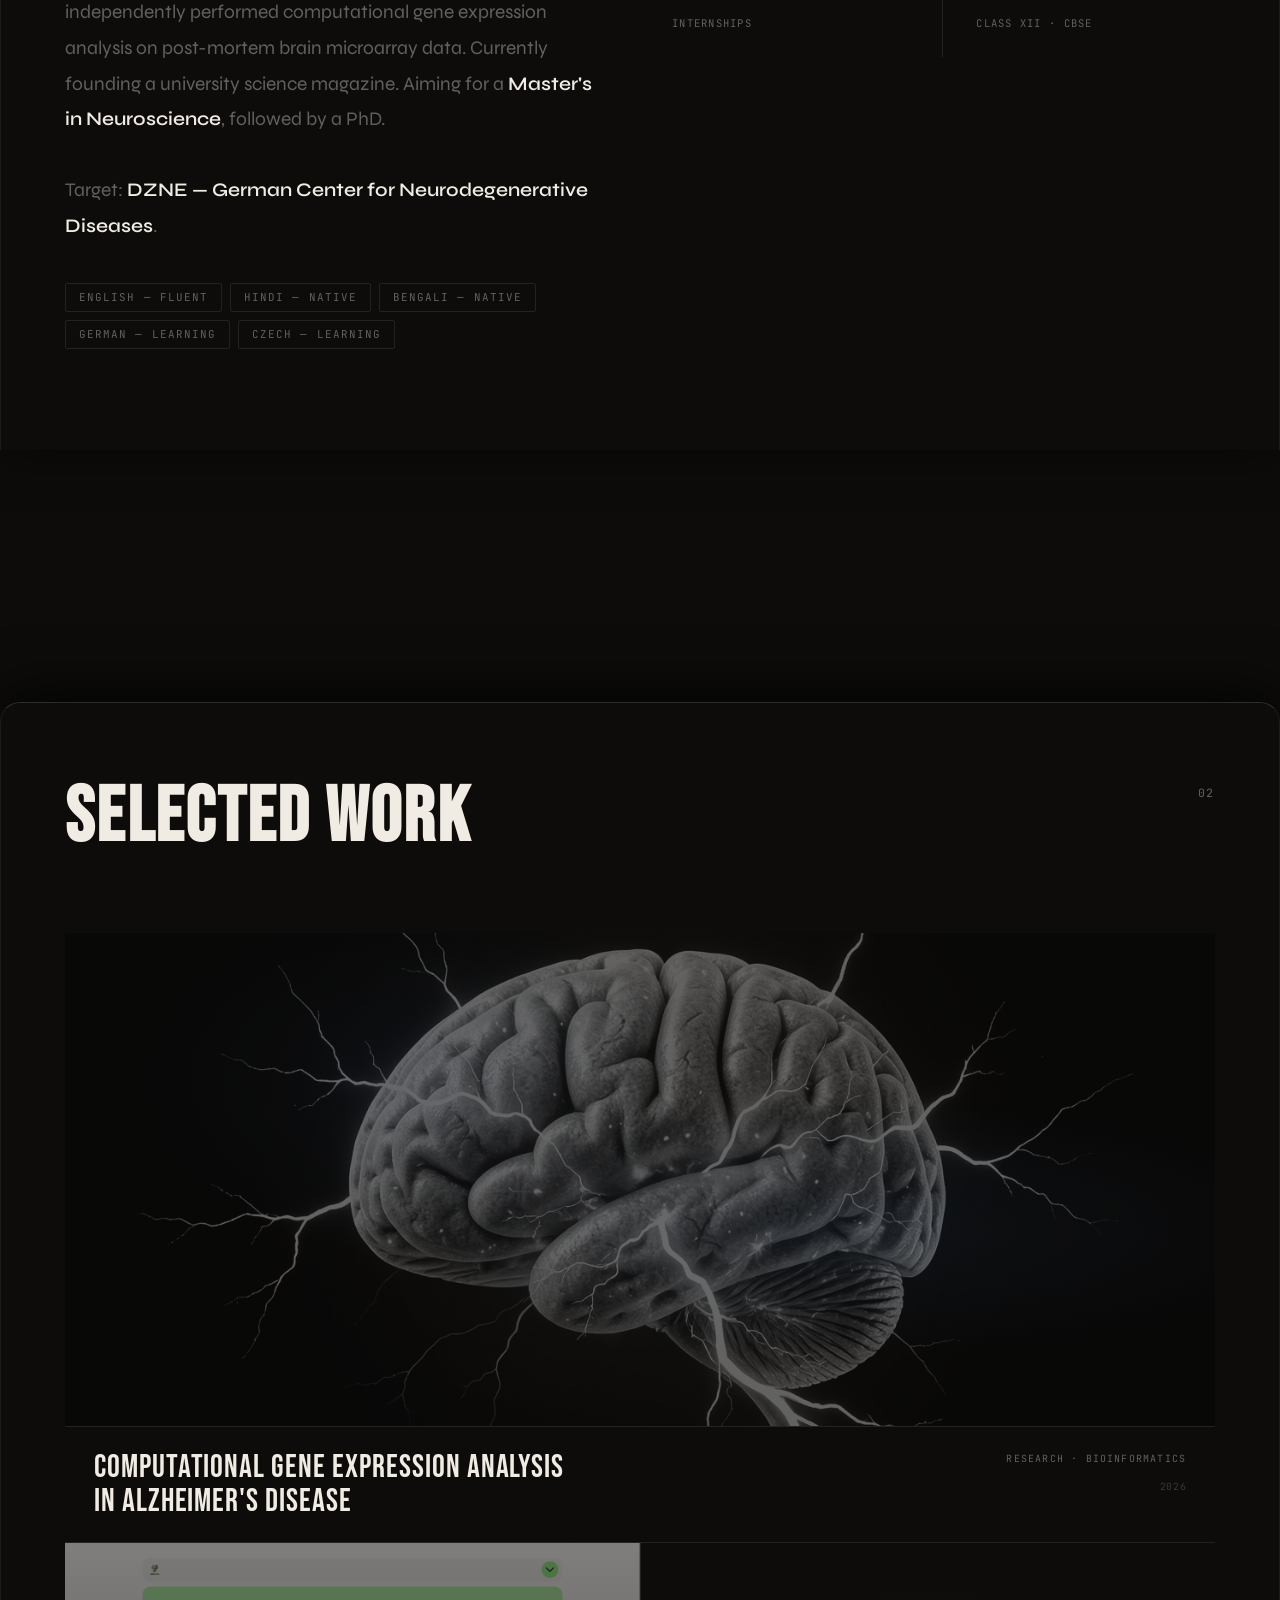
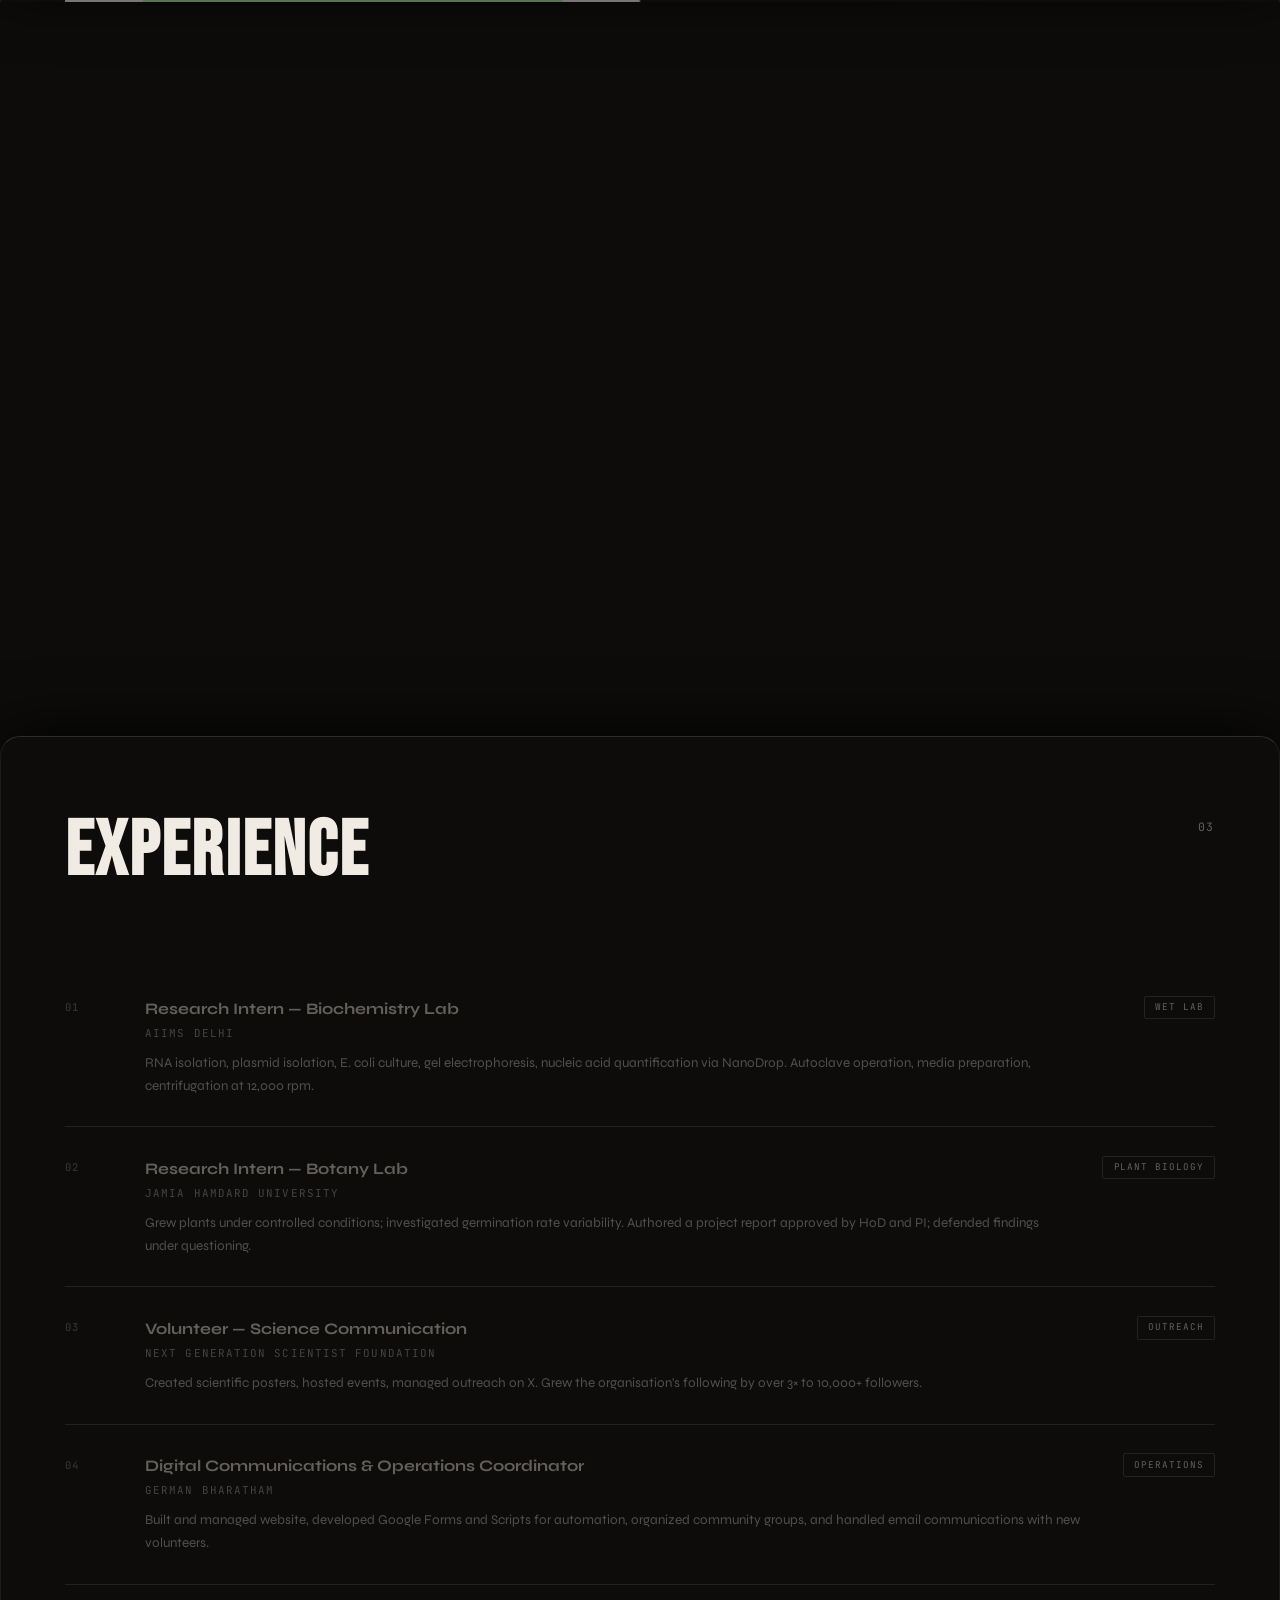
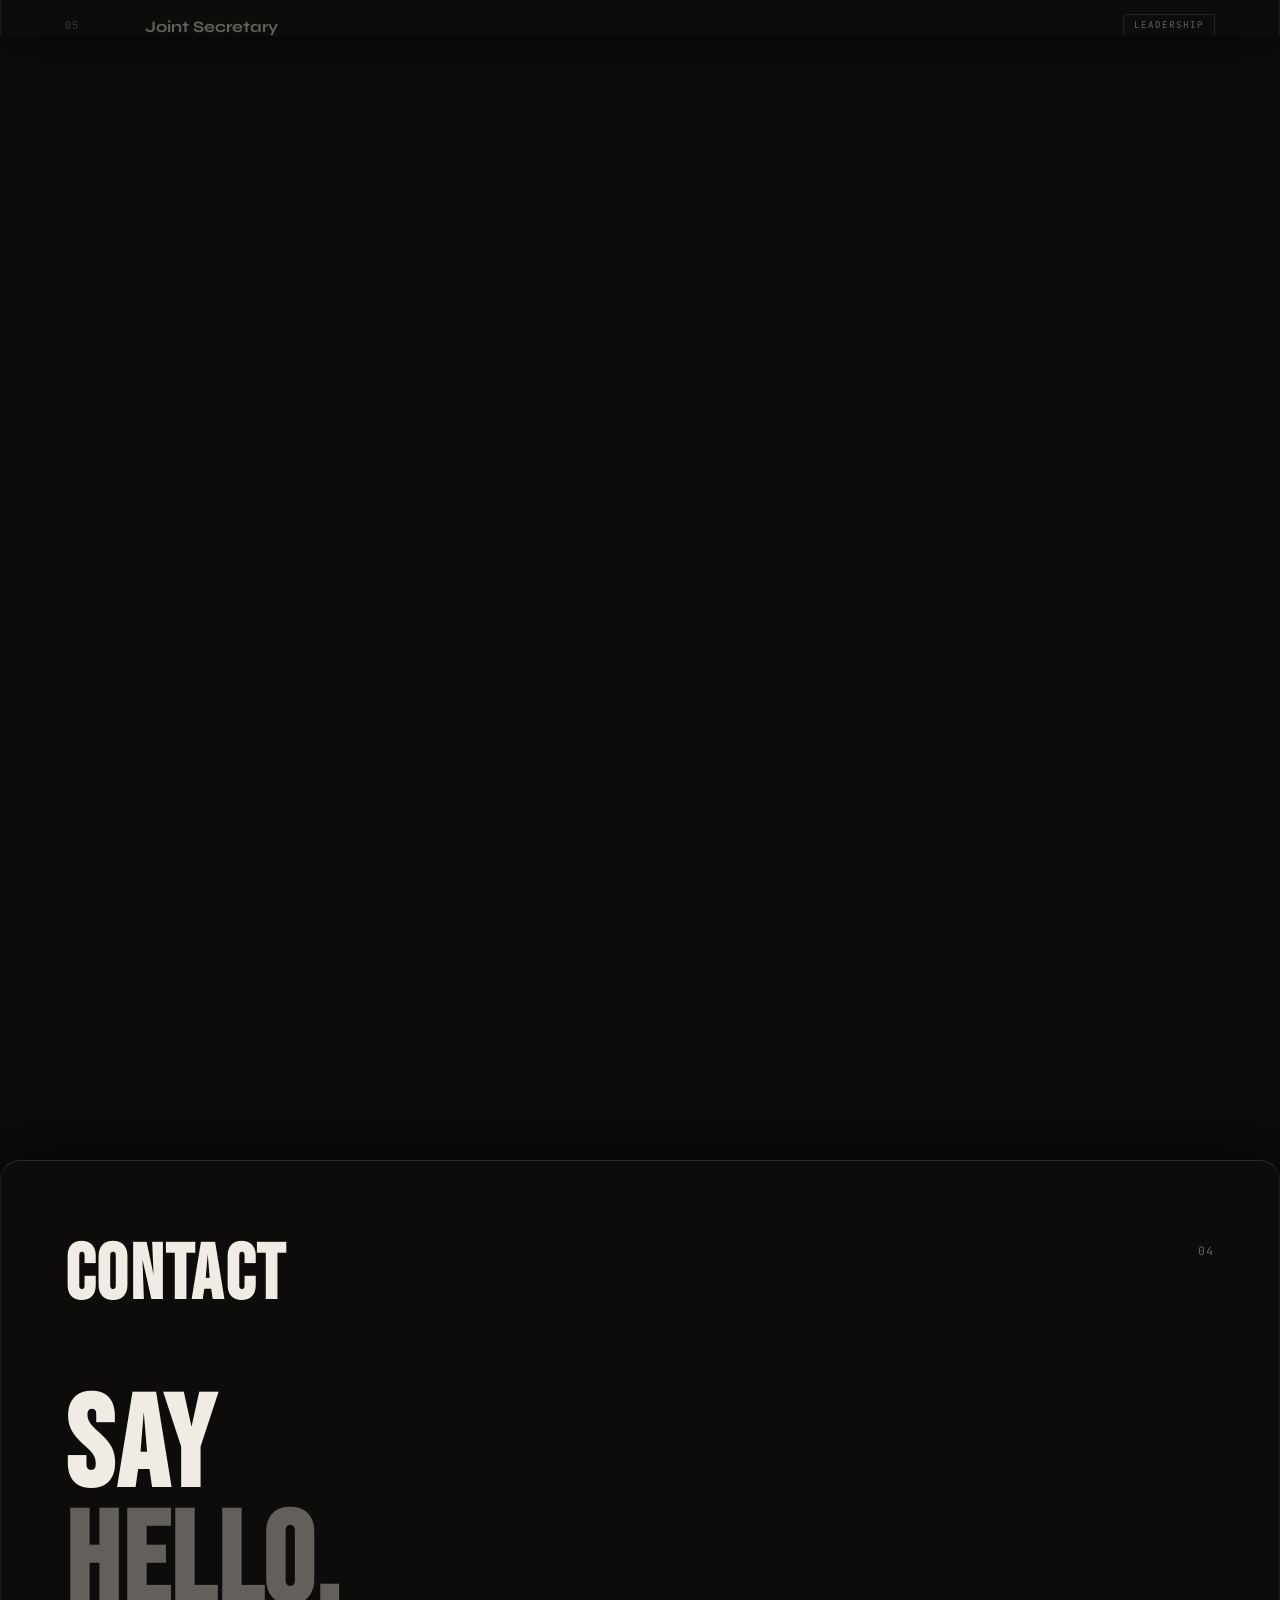
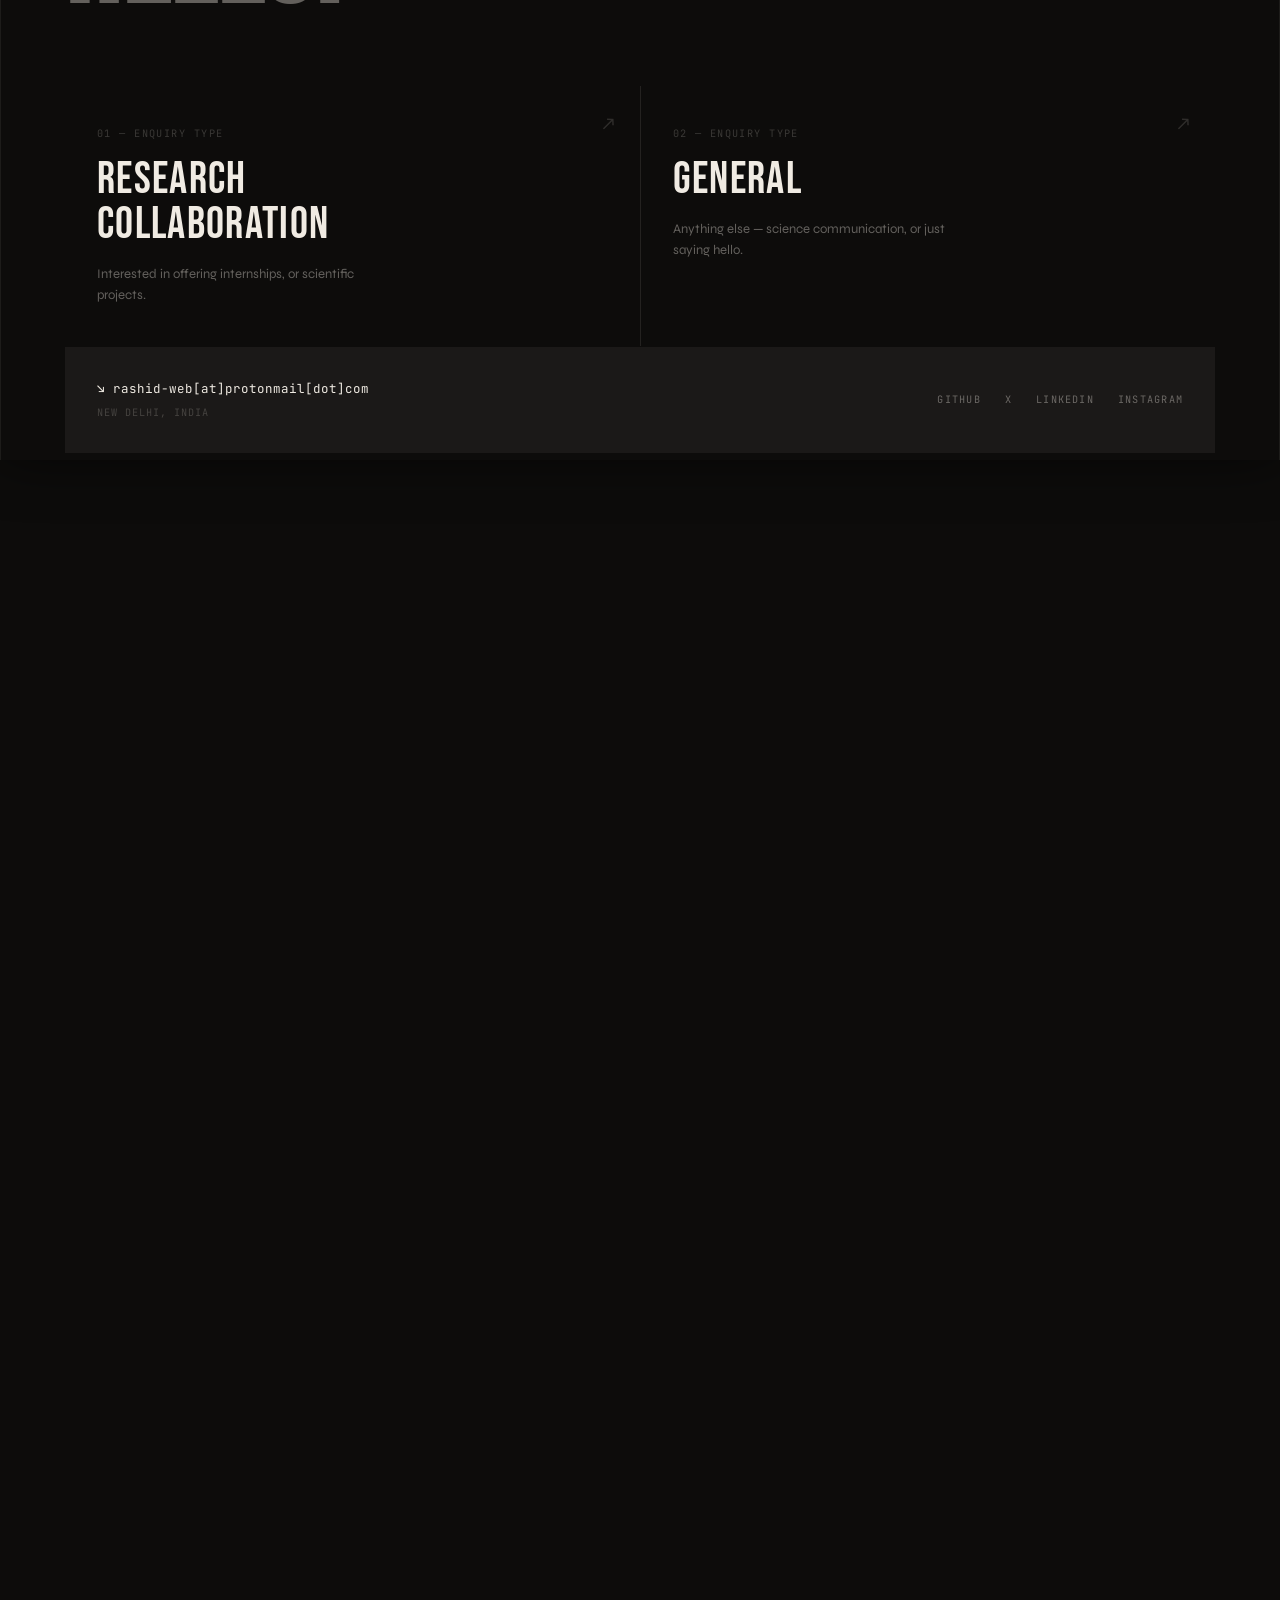
==== commit b575fdab: "Modified the strcuture and made it modular" ====
--- a/index.html
+++ b/index.html
@@ -1,1727 +1,73 @@
 <!DOCTYPE html>
 <html lang="en">
 <head>
-<!-- bolder, tighter -->
-<link rel="icon" type="image/svg+xml" href="data:image/svg+xml,<svg xmlns='http://www.w3.org/2000/svg' viewBox='0 0 100 100'><rect width='100' height='100' rx='12' fill='%230d0c0b'/><text y='.92em' font-size='85' font-family='Georgia,serif' font-weight='700' fill='%23f0ebe3' x='12'>R</text></svg>">
-<meta charset="UTF-8">
-<meta name="viewport" content="width=device-width, initial-scale=1.0">
-<title>Rashid — Aspiring Neuroscientist</title>
-<link rel="preconnect" href="https://fonts.googleapis.com">
-<link rel="preconnect" href="https://fonts.gstatic.com" crossorigin>
-<link href="https://fonts.googleapis.com/css2?family=Bebas+Neue&family=Syne:wght@400;500;600;700;800&family=JetBrains+Mono:wght@400;500&display=swap" rel="stylesheet">
-<style>
+  <meta charset="UTF-8">
+  <meta name="viewport" content="width=device-width, initial-scale=1.0">
+  <title>Rashid — Aspiring Neuroscientist</title>
 
-*, *::before, *::after { box-sizing: border-box; margin: 0; padding: 0; }
+  <link rel="icon" type="image/svg+xml" href="data:image/svg+xml,<svg xmlns='http://www.w3.org/2000/svg' viewBox='0 0 100 100'><rect width='100' height='100' rx='12' fill='%230d0c0b'/><text y='.92em' font-size='85' font-family='Georgia,serif' font-weight='700' fill='%23f0ebe3' x='12'>R</text></svg>">
 
-:root {
-  --bg:      #0d0c0b;
-  --fg:      #f0ebe3;
-  --mid:     rgba(240,235,227,0.38);
-  --dim:     rgba(240,235,227,0.06);
-  --border:  rgba(240,235,227,0.1);
-  --border-h:rgba(240,235,227,0.28);
-  --nav-h:   58px;
-  --gap:     8px;
-  --top:     calc(var(--nav-h) + var(--gap));
-  --px:      clamp(1.5rem, 5vw, 5rem);
-  --stack-delay: 35vh;
-}
+  <link rel="preconnect" href="https://fonts.googleapis.com">
+  <link rel="preconnect" href="https://fonts.gstatic.com" crossorigin>
+  <link href="https://fonts.googleapis.com/css2?family=Bebas+Neue&family=Syne:wght@400;500;600;700;800&family=JetBrains+Mono:wght@400;500&display=swap" rel="stylesheet">
 
-html { scroll-behavior: smooth; }
+  <link rel="stylesheet" href="css/style.css">
 
-body {
-  background: var(--bg);
-  color: var(--fg);
-  font-family: 'Syne', sans-serif;
-  font-weight: 400;
-  line-height: 1.6;
-  -webkit-font-smoothing: antialiased;
-  overflow-x: hidden;
-  cursor: none;
-}
+  <!-- Google Analytics -->
+  <script async src="https://www.googletagmanager.com/gtag/js?id=G-L4EV2PY0K4"></script>
+  <script>
+    window.dataLayer = window.dataLayer || [];
+    function gtag(){dataLayer.push(arguments);}
+    gtag('js', new Date());
+    gtag('config', 'G-L4EV2PY0K4');
+  </script>
+</head>
 
-@media (max-width: 700px) {
-  body { cursor: auto; }
-  #cursor-dot, #cursor-ring { display: none !important; }
-}
+<body class="loading" data-home>
 
-
-body.loading { overflow: hidden; }
-
-/* ─────────────────────────────────────────
-   PRELOADER
-───────────────────────────────────────── */
-#preloader {
-  position: fixed;
-  inset: 0;
-  z-index: 99990;
-  background: var(--bg);
-  display: flex;
-  flex-direction: column;
-  align-items: center;
-  justify-content: center;
-}
-
-#preloader-wave {
-  position: absolute;
-  top: -80px;
-  left: 0;
-  width: 100%;
-  height: 80px;
-  pointer-events: none;
-}
-#preloader-wave path { fill: var(--bg); }
-
-#preloader.done {
-  animation: none;
-  transition: transform 1s cubic-bezier(0.76, 0, 0.24, 1);
-  transform: translateY(-100vh);
-}
-
-#preloader-wave path {
-  animation: waveFloat 2s ease-in-out infinite;
-}
-
-@keyframes waveFloat {
-  0%, 100% { d: path("M0,40 C120,80 240,0 360,40 C480,80 600,0 720,40 C840,80 960,0 1080,40 C1200,80 1320,0 1440,40 L1440,80 L0,80 Z"); }
-  50%      { d: path("M0,50 C120,10 240,70 360,30 C480,60 600,10 720,50 C840,20 960,70 1080,30 C1200,60 1320,10 1440,50 L1440,80 L0,80 Z"); }
-}
-
-.pre-content {
-  display: flex;
-  flex-direction: column;
-  align-items: center;
-  gap: 2.5rem;
-  position: relative;
-  z-index: 2;
-}
-
-.pre-logo {
-  font-family: 'Bebas Neue', sans-serif;
-  font-size: clamp(3.5rem, 12vw, 8rem);
-  letter-spacing: 0.08em;
-  line-height: 1;
-}
-
-.pre-logo {
-  position: relative;
-  font-family: 'Bebas Neue', sans-serif;
-  font-size: clamp(3.5rem, 12vw, 8rem);
-  letter-spacing: 0.08em;
-  line-height: 1;
-  display: inline-block;
-}
-
-.pre-logo-ghost {
-  display: block;
-  color: rgba(240,235,227,0.06);
-  user-select: none;
-}
-
-.pre-logo-bright {
-  position: absolute;
-  inset: 0;
-  display: block;
-  color: var(--fg);
-  /* clip-path set by JS each frame */
-  clip-path: inset(100% 0 0 0);
-  user-select: none;
-}
-
-.pre-subtitle {
-  font-family: 'JetBrains Mono', monospace;
-  font-size: clamp(0.6rem, 1.2vw, 0.78rem);
-  letter-spacing: 0.2em;
-  text-transform: uppercase;
-}
-
-.pre-subtitle-text {
-  display: block;
-  background: linear-gradient(
-    90deg,
-    var(--mid) 0%, var(--mid) 50%,
-    rgba(240,235,227,0.04) 50%, rgba(240,235,227,0.04) 100%
-  );
-  background-size: 200% 100%;
-  background-position: 100% 0;
-  -webkit-background-clip: text;
-  background-clip: text;
-  -webkit-text-fill-color: transparent;
-  transition: background-position 1.8s 0.15s cubic-bezier(0.25, 1, 0.5, 1);
-}
-.pre-subtitle-text.wipe { background-position: 0% 0; }
-
-.pre-progress-wrap {
-  display: flex;
-  flex-direction: column;
-  align-items: center;
-  gap: 1rem;
-  width: clamp(160px, 30vw, 280px);
-}
-
-.pre-bar-track {
-  width: 100%;
-  height: 1px;
-  background: rgba(240,235,227,0.08);
-  position: relative;
-  overflow: hidden;
-  border-radius: 1px;
-}
-
-.pre-bar-fill {
-  position: absolute;
-  left: 0; top: 0;
-  height: 100%;
-  width: 0%;
-  background: var(--fg);
-  border-radius: 1px;
-  transition: width 0.08s linear;
-}
-
-.pre-counter {
-  font-family: 'JetBrains Mono', monospace;
-  font-size: clamp(0.68rem, 1vw, 0.82rem);
-  letter-spacing: 0.14em;
-  color: rgba(240,235,227,0.3);
-  font-variant-numeric: tabular-nums;
-}
-
-/* ── CUSTOM CURSOR ── */
-#cursor-dot {
-  position: fixed; width: 6px; height: 6px;
-  background: var(--fg); border-radius: 50%;
-  pointer-events: none; z-index: 99999;
-  transform: translate(-50%, -50%);
-  transition: width .15s, height .15s, background .15s;
-}
-#cursor-ring {
-  position: fixed; width: 36px; height: 36px;
-  border: 1px solid rgba(240,235,227,0.5);
-  border-radius: 50%; pointer-events: none; z-index: 99998;
-  transform: translate(-50%, -50%);
-  transition: width .4s cubic-bezier(.22,1,.36,1),
-              height .4s cubic-bezier(.22,1,.36,1),
-              border-color .3s, background .3s;
-}
-body.cursor-hover #cursor-dot  { width: 0; height: 0; }
-body.cursor-hover #cursor-ring {
-  width: 60px; height: 60px;
-  background: rgba(240,235,227,0.07);
-  border-color: rgba(240,235,227,0.8);
-}
-
-/* ── GRAIN ── */
-body::before {
-  content: ''; position: fixed; inset: 0;
-  pointer-events: none; z-index: 9997; opacity: .028;
-  background-image: url("data:image/svg+xml,%3Csvg viewBox='0 0 256 256' xmlns='http://www.w3.org/2000/svg'%3E%3Cfilter id='n'%3E%3CfeTurbulence type='fractalNoise' baseFrequency='0.9' numOctaves='4' stitchTiles='stitch'/%3E%3C/filter%3E%3Crect width='100%25' height='100%25' filter='url(%23n)'/%3E%3C/svg%3E");
-  background-size: 256px 256px;
-}
-
-/* ── SCROLL PROGRESS ── */
-#progress {
-  position: fixed; top: 0; left: 0;
-  height: 1px; width: 0%; background: var(--fg);
-  z-index: 9998; transition: width .05s linear;
-}
-
-/* ── NAV ── */
-#nav {
-  position: fixed; top: 0; left: 0; right: 0; z-index: 9000;
-  height: var(--nav-h);
-  display: flex; align-items: center; justify-content: space-between;
-  padding: 0 var(--px);
-  background: rgba(13,12,11,0.82);
-  backdrop-filter: blur(28px) saturate(160%);
-  -webkit-backdrop-filter: blur(28px) saturate(160%);
-  border-bottom: 1px solid var(--border);
-  transform: translateY(-100%);
-  transition: transform 0.6s 0.3s cubic-bezier(0.22, 1, 0.36, 1);
-}
-#nav.show { transform: translateY(0); }
-
-.nav-logo {
-  font-family: 'Bebas Neue', sans-serif;
-  font-size: 1.4rem; letter-spacing: .12em;
-  color: var(--fg); text-decoration: none;
-  position: relative; z-index: 9100;
-}
-
-.nav-right {
-  display: flex; align-items: center; gap: 2.5rem;
-  position: relative; z-index: 9100;
-}
-.nav-link {
-  font-size: .72rem; font-weight: 600;
-  letter-spacing: .14em; text-transform: uppercase;
-  color: var(--mid); text-decoration: none;
-  transition: color .2s;
-  display: flex; flex-direction: column; align-items: center; gap: 2px;
-}
-.nav-link sup {
-  font-family: 'JetBrains Mono', monospace;
-  font-size: .58rem; color: rgba(240,235,227,.22); letter-spacing: 0;
-}
-.nav-link:hover { color: var(--fg); }
-
-.nav-sound {
-  display: flex; align-items: center; gap: .45rem;
-  background: none; border: 1px solid var(--border);
-  color: var(--mid); cursor: none;
-  padding: .3rem .75rem .3rem .6rem; border-radius: 2px;
-  font-family: 'JetBrains Mono', monospace;
-  font-size: .62rem; letter-spacing: .1em; text-transform: uppercase;
-  transition: color .2s, border-color .2s;
-}
-.nav-sound:hover { color: var(--fg); border-color: var(--border-h); }
-.nav-sound.is-on { color: var(--fg); border-color: var(--border-h); }
-.sound-icon { display: flex; align-items: center; }
-.sound-label { line-height: 1; }
-
-#hamburger {
-  display: none; flex-direction: column; justify-content: center; gap: 5px;
-  width: 28px; height: 28px; cursor: none;
-  position: relative; z-index: 9100; background: none; border: none;
-}
-#hamburger span {
-  display: block; height: 1px; background: var(--fg);
-  transition: transform .35s cubic-bezier(.22,1,.36,1), opacity .2s, width .3s;
-}
-#hamburger span:nth-child(1) { width: 100%; }
-#hamburger span:nth-child(2) { width: 70%; }
-#hamburger span:nth-child(3) { width: 90%; }
-body.menu-open #hamburger span:nth-child(1) { transform: translateY(6px) rotate(45deg); width: 100%; }
-body.menu-open #hamburger span:nth-child(2) { opacity: 0; }
-body.menu-open #hamburger span:nth-child(3) { transform: translateY(-6px) rotate(-45deg); width: 100%; }
-
-#menu-overlay {
-  position: fixed; inset: 0; z-index: 8999; background: var(--bg);
-  display: flex; flex-direction: column; justify-content: center;
-  padding: var(--nav-h) var(--px) 3rem;
-  opacity: 0; pointer-events: none;
-  transition: opacity .4s cubic-bezier(.22,1,.36,1);
-}
-body.menu-open #menu-overlay { opacity: 1; pointer-events: all; }
-
-.menu-link {
-  font-family: 'Bebas Neue', sans-serif;
-  font-size: clamp(3.5rem, 10vw, 7rem);
-  letter-spacing: .04em; line-height: 1;
-  color: var(--fg); text-decoration: none;
-  display: flex; align-items: baseline; gap: 1rem;
-  border-bottom: 1px solid var(--border); padding: 1.2rem 0;
-  transition: color .2s, padding-left .3s cubic-bezier(.22,1,.36,1);
-}
-.menu-link:hover { padding-left: 1.5rem; color: var(--mid); }
-.menu-link-num {
-  font-family: 'JetBrains Mono', monospace;
-  font-size: clamp(.8rem, 1.5vw, 1rem);
-  color: var(--mid); font-weight: 400; letter-spacing: .05em; line-height: 1;
-  align-self: flex-start; margin-top: .6em;
-}
-.menu-social { display: flex; gap: 2rem; margin-top: 3rem; }
-.menu-social a {
-  font-size: .72rem; font-weight: 600; letter-spacing: .12em;
-  text-transform: uppercase; color: var(--mid);
-  text-decoration: none; transition: color .2s;
-}
-.menu-social a:hover { color: var(--fg); }
-
-@media (max-width: 700px) {
-  .nav-right { display: none; }
-  #hamburger { display: flex; }
-}
-@media (min-width: 701px) {
-  #hamburger { display: none; }
-  #menu-overlay { display: none !important; }
-}
-
-/* ═══════════════════════════════════════
-   STACKING SYSTEM
-═══════════════════════════════════════ */
-.slot {
-  height: 200vh;
-  position: relative;
-  background: var(--bg);
-  isolation: isolate;
-}
-.slot + .slot { margin-top: -100vh; }
-
-.panel-clip {
-  position: sticky;
-  top: var(--top);
-  height: calc(100vh - var(--top));
-  overflow: hidden;
-  background: var(--bg);
-  transform: translateZ(0);
-}
-
-.slot + .slot .panel-clip {
-  border-radius: 20px 20px 0 0;
-  border-top: 1px solid rgba(240,235,227,.15);
-  border-left: 1px solid rgba(240,235,227,.07);
-  border-right: 1px solid rgba(240,235,227,.07);
-  box-shadow: 0 -8px 60px rgba(0,0,0,.75);
-}
-
-.panel-inner {
-  position: relative; z-index: 1;
-  will-change: transform;
-}
-
-/* ── SCRAMBLE MACHINE ── */
-span.scramble { display: inline-flex; }
-span.scramble .sl { display: inline-block; }
-
-/* ── HERO ── */
-.hero-inner {
-  min-height: calc(100vh - var(--top));
-  display: flex; flex-direction: column; justify-content: flex-end;
-  padding: 2rem var(--px) 3rem;
-  position: relative; overflow: hidden;
-}
-
-@media (max-width: 700px) {
-  .hero-inner {
-    justify-content: center;
-    padding-top: 3rem;
-    padding-bottom: 3rem;
-  }
-}
-
-.hero-eyebrow, .hero-name .letter, .hero-bottom { opacity: 0; }
-
-.hero-eyebrow.animate { animation: fade-up .8s .2s ease forwards; }
-.hero-name .letter.animate { animation: letter-in .9s cubic-bezier(.22,1,.36,1) forwards; }
-.hero-bottom.animate { animation: fade-up .8s .9s ease forwards; }
-
-.hero-eyebrow {
-  font-family: 'JetBrains Mono', monospace;
-  font-size: .72rem; letter-spacing: .16em; text-transform: uppercase;
-  color: var(--mid); margin-bottom: 1.5rem;
-}
-.hero-name {
-  font-family: 'Bebas Neue', sans-serif;
-  font-size: clamp(5rem, 18vw, 18rem);
-  letter-spacing: -.01em; line-height: .88;
-  color: var(--fg); overflow: hidden;
-}
-.hero-name .letter {
-  display: inline-block; transform: translateY(110%);
-}
-.hero-bottom {
-  display: flex; justify-content: space-between; align-items: flex-end;
-  margin-top: 3rem; flex-wrap: wrap; gap: 2rem;
-}
-.hero-desc {
-  font-size: clamp(.85rem, 1.4vw, 1.05rem);
-  font-weight: 400; color: var(--mid); max-width: 380px; line-height: 1.7;
-}
-.hero-desc strong { color: var(--fg); font-weight: 600; }
-.hero-scroll {
-  display: flex; align-items: center; gap: .8rem;
-  font-family: 'JetBrains Mono', monospace;
-  font-size: .66rem; letter-spacing: .14em; text-transform: uppercase;
-  color: var(--mid);
-}
-.hero-scroll-line {
-  width: 48px; height: 1px;
-  background: linear-gradient(to right, var(--mid), transparent);
-}
-.hero-grid-lines {
-  position: absolute; inset: 0; pointer-events: none; overflow: hidden;
-}
-.hero-grid-lines::before,
-.hero-grid-lines::after {
-  content: ''; position: absolute; width: 1px; top: 0; bottom: 0;
-  background: var(--border);
-}
-.hero-grid-lines::before { left: calc(var(--px) + (100% - var(--px) * 2) * .33); }
-.hero-grid-lines::after  { left: calc(var(--px) + (100% - var(--px) * 2) * .66); }
-
-@keyframes letter-in { to { transform: translateY(0); opacity: 1; } }
-@keyframes fade-up {
-  from { opacity: 0; transform: translateY(16px); }
-  to   { opacity: 1; transform: translateY(0); }
-}
-
-/* ── SECTION SHARED ── */
-.section-pad {
-  padding: clamp(3rem, 6vw, 5rem) var(--px) clamp(4rem, 8vw, 6rem);
-}
-
-.section-header {
-  display: flex; justify-content: space-between; align-items: flex-start;
-  margin-bottom: clamp(3rem, 6vw, 5.5rem); gap: 2rem;
-}
-.section-num {
-  font-family: 'JetBrains Mono', monospace;
-  font-size: .72rem; letter-spacing: .14em;
-  color: var(--mid); padding-top: .4em;
-}
-.section-title {
-  font-family: 'Bebas Neue', sans-serif;
-  font-size: clamp(2.8rem, 6vw, 5.5rem);
-  letter-spacing: .03em; line-height: 1; color: var(--fg);
-}
-
-.reveal {
-  opacity: 0; transform: translateY(28px);
-  transition: opacity .8s cubic-bezier(.22,1,.36,1),
-              transform .8s cubic-bezier(.22,1,.36,1);
-}
-.reveal.on { opacity: 1; transform: translateY(0); }
-
-/* ── ABOUT ── */
-.about-body {
-  display: grid; grid-template-columns: 1fr 1fr;
-  gap: clamp(2rem, 5vw, 5rem); align-items: start;
-}
-@media (max-width: 720px) { .about-body { grid-template-columns: 1fr; } }
-
-.about-text {
-  font-size: clamp(1rem, 1.6vw, 1.2rem);
-  line-height: 1.85; color: var(--mid); font-weight: 400;
-}
-.about-text strong { color: var(--fg); font-weight: 600; }
-
-.about-stats { display: grid; grid-template-columns: 1fr 1fr; gap: .1rem; }
-.stat { padding: 1.6rem 0; border-top: 1px solid var(--border); }
-.stat:nth-child(odd) { padding-right: 2rem; border-right: 1px solid var(--border); }
-.stat:nth-child(even) { padding-left: 2rem; }
-.stat-n {
-  font-family: 'Bebas Neue', sans-serif;
-  font-size: clamp(2.5rem, 5vw, 4rem);
-  letter-spacing: -.01em; line-height: 1;
-  color: var(--fg); margin-bottom: .25rem;
-}
-.stat-l {
-  font-family: 'JetBrains Mono', monospace;
-  font-size: .66rem; letter-spacing: .12em;
-  text-transform: uppercase; color: var(--mid);
-}
-
-.lang-row { display: flex; flex-wrap: wrap; gap: .5rem; margin-top: 2.5rem; }
-.lang-tag {
-  font-family: 'JetBrains Mono', monospace;
-  font-size: .68rem; letter-spacing: .1em; text-transform: uppercase;
-  color: var(--mid); border: 1px solid var(--border);
-  padding: .3rem .8rem; border-radius: 2px;
-  transition: color .2s, border-color .2s;
-}
-.lang-tag:hover { color: var(--fg); border-color: var(--border-h); }
-
-/* ── WORK ── */
-.projects-grid {
-  display: grid; grid-template-columns: 1fr 1fr;
-  gap: 1px; background: var(--border);
-}
-@media (max-width: 720px) { .projects-grid { grid-template-columns: 1fr; } }
-
-.project-card {
-  background: var(--bg); display: flex; flex-direction: column;
-  cursor: none; overflow: hidden; position: relative;
-}
-.project-card.wide { grid-column: 1 / -1; }
-
-.project-visual { aspect-ratio: 16 / 9; position: relative; overflow: hidden; }
-.project-card.wide .project-visual { aspect-ratio: 21 / 9; }
-
-.vis-ad {
-  background: #0d0c0b;
-  background-image:
-    radial-gradient(ellipse 60% 40% at 70% 60%, rgba(120,180,255,.08) 0%, transparent 65%),
-    radial-gradient(ellipse 40% 60% at 30% 30%, rgba(80,140,220,.06) 0%, transparent 60%),
-    radial-gradient(circle at 50% 50%, rgba(240,235,227,.015) 0%, transparent 70%);
-}
-.vis-ad .brain-img {
-  position: absolute; inset: 0; width: 100%; height: 100%;
-  object-fit: cover; object-position: center 40%;
-  opacity: 0; filter: grayscale(0.6) contrast(1.1);
-  mix-blend-mode: luminosity;
-  transition: opacity 0.8s ease;
-}
-.vis-ad .brain-img.loaded { opacity: 0.35; }
-.vis-ad::before {
-  content: 'GSE33000';
-  position: absolute; bottom: 1.5rem; right: 1.5rem;
-  font-family: 'JetBrains Mono', monospace;
-  font-size: 5rem; font-weight: 500; letter-spacing: -.03em;
-  color: rgba(240,235,227,.04); white-space: nowrap;
-  user-select: none; z-index: 2;
-}
-.vis-ad::after {
-  content: ''; position: absolute; inset: 0; z-index: 1;
-  background-image:
-    radial-gradient(circle 1px at 20% 35%, rgba(240,235,227,.3) 0%, transparent 100%),
-    radial-gradient(circle 1px at 45% 25%, rgba(240,235,227,.2) 0%, transparent 100%),
-    radial-gradient(circle 1px at 75% 45%, rgba(240,235,227,.25) 0%, transparent 100%),
-    radial-gradient(circle 1px at 60% 70%, rgba(240,235,227,.18) 0%, transparent 100%),
-    radial-gradient(circle 1px at 30% 65%, rgba(240,235,227,.22) 0%, transparent 100%),
-    radial-gradient(circle 1px at 85% 25%, rgba(240,235,227,.15) 0%, transparent 100%),
-    radial-gradient(circle 1px at 15% 75%, rgba(240,235,227,.2) 0%, transparent 100%);
-}
-
-/* ── BioEdge visual ── */
-.vis-bioedge {
-  background: #0f0d0b;
-  position: relative;
-  overflow: hidden;
-}
-
-.vis-bioedge .bioedge-img {
-  position: absolute; inset: 0;
-  width: 100%; height: 100%;
-  object-fit: cover;
-  object-position: center center;
-  opacity: 0;
-  transition: opacity 0.8s ease;
-  filter: grayscale(0.3) contrast(1.05);
-}
-.vis-bioedge .bioedge-img.loaded { opacity: 0.55; }
-
-/* Dark gradient overlay on top of image so text is always readable */
-.vis-bioedge::after {
-  content: '';
-  position: absolute; inset: 0; z-index: 2;
-  background: linear-gradient(
-    to top,
-    rgba(13,12,11,0.75) 0%,
-    rgba(13,12,11,0.3)  50%,
-    rgba(13,12,11,0.15) 100%
-  );
-  pointer-events: none;
-}
-
-.vis-ongoing {
-  background: #0d0c0b;
-  background-image:
-    radial-gradient(ellipse 50% 50% at 50% 50%, rgba(100,220,180,.05) 0%, transparent 70%),
-    radial-gradient(ellipse 60% 40% at 30% 60%, rgba(80,160,140,.04) 0%, transparent 60%);
-  display: flex; align-items: center; justify-content: center; position: relative;
-}
-.vis-ongoing::before {
-  content: ''; position: absolute; inset: 0;
-  background-image:
-    radial-gradient(circle 1.5px at 25% 40%, rgba(240,235,227,.12) 0%, transparent 100%),
-    radial-gradient(circle 1.5px at 55% 30%, rgba(240,235,227,.08) 0%, transparent 100%),
-    radial-gradient(circle 1.5px at 70% 60%, rgba(240,235,227,.1) 0%, transparent 100%),
-    radial-gradient(circle 1.5px at 40% 70%, rgba(240,235,227,.07) 0%, transparent 100%),
-    radial-gradient(circle 1.5px at 80% 35%, rgba(240,235,227,.09) 0%, transparent 100%);
-  animation: pulse-nodes 4s ease-in-out infinite alternate;
-}
-@keyframes pulse-nodes { 0% { opacity: 0.4; } 100% { opacity: 1; } }
-.vis-ongoing::after {
-  content: 'CURRENTLY IN PROGRESS';
-  font-family: 'JetBrains Mono', monospace;
-  font-size: .7rem; letter-spacing: .14em; text-transform: uppercase;
-  color: rgba(240,235,227,.12);
-  position: absolute; top: 50%; left: 50%;
-  transform: translate(-50%, -50%); white-space: nowrap;
-}
-
-.project-overlay {
-  position: absolute; inset: 0;
-  background: rgba(13,12,11,.82);
-  display: flex; align-items: center; justify-content: center;
-  opacity: 0; transition: opacity .35s; z-index: 5;
-}
-.project-card:hover .project-overlay { opacity: 1; }
-.project-overlay-inner { text-align: center; padding: 2rem; }
-.project-overlay-text {
-  font-size: .85rem; color: var(--mid); line-height: 1.7; max-width: 320px;
-  margin-bottom: 1.5rem;
-}
-.project-arrow {
-  display: inline-flex; align-items: center; gap: .6rem;
-  font-family: 'JetBrains Mono', monospace;
-  font-size: .72rem; letter-spacing: .12em; text-transform: uppercase;
-  color: var(--fg); text-decoration: none;
-  border: 1px solid var(--border-h); padding: .5rem 1.2rem;
-  transition: background .2s, color .2s;
-}
-.project-arrow:hover { background: var(--fg); color: var(--bg); }
-
-.project-meta {
-  padding: 1.5rem 1.8rem; border-top: 1px solid var(--border);
-  display: flex; justify-content: space-between; align-items: flex-start;
-  gap: 1rem; background: var(--bg);
-}
-.project-name {
-  font-family: 'Bebas Neue', sans-serif;
-  font-size: clamp(1.3rem, 2.5vw, 2rem);
-  letter-spacing: .03em; line-height: 1.05; color: var(--fg);
-}
-.project-right { text-align: right; flex-shrink: 0; }
-.project-cat {
-  font-family: 'JetBrains Mono', monospace;
-  font-size: .62rem; letter-spacing: .12em; text-transform: uppercase;
-  color: var(--mid); display: block; margin-bottom: .3rem;
-}
-.project-year {
-  font-family: 'JetBrains Mono', monospace;
-  font-size: .62rem; color: rgba(240,235,227,.2); letter-spacing: .06em;
-}
-
-/* ── EXPERIENCE ── */
-.exp-list { display: flex; flex-direction: column; }
-.exp-item {
-  display: grid; grid-template-columns: 3rem 1fr auto;
-  gap: 0 2rem; padding: 1.8rem 0;
-  border-bottom: 1px solid var(--border);
-  align-items: start; cursor: default;
-}
-.exp-item:hover .exp-title { color: var(--fg); }
-.exp-n {
-  font-family: 'JetBrains Mono', monospace;
-  font-size: .66rem; letter-spacing: .1em;
-  color: rgba(240,235,227,.2); padding-top: .3em;
-}
-.exp-title {
-  font-size: 1rem; font-weight: 700;
-  color: var(--mid); margin-bottom: .2rem; transition: color .2s;
-}
-.exp-org {
-  font-family: 'JetBrains Mono', monospace;
-  font-size: .68rem; letter-spacing: .1em; text-transform: uppercase;
-  color: rgba(240,235,227,.25); margin-bottom: .6rem;
-}
-.exp-desc { font-size: .84rem; color: rgba(240,235,227,.3); line-height: 1.7; }
-.exp-badge {
-  font-family: 'JetBrains Mono', monospace;
-  font-size: .58rem; letter-spacing: .1em; text-transform: uppercase;
-  color: var(--mid); border: 1px solid var(--border);
-  padding: .2rem .65rem; border-radius: 2px; white-space: nowrap;
-}
-
-/* ── SKILLS MARQUEE ── */
-.marquee-wrap { overflow: hidden; border-top: 1px solid var(--border); }
-.marquee-track {
-  display: flex; gap: 0;
-  animation: marquee 28s linear infinite; width: max-content;
-}
-.marquee-track:hover { animation-play-state: paused; }
-.marquee-item {
-  font-family: 'Bebas Neue', sans-serif;
-  font-size: clamp(1.8rem, 4vw, 3.5rem);
-  letter-spacing: .08em; color: var(--dim);
-  padding: 1.2rem 2.5rem; border-right: 1px solid var(--border);
-  white-space: nowrap; transition: color .3s;
-}
-.marquee-item:hover { color: var(--mid); }
-.marquee-sep {
-  font-family: 'JetBrains Mono', monospace;
-  font-size: clamp(1.8rem, 4vw, 3.5rem);
-  color: var(--border); padding: 1.2rem 1rem;
-  white-space: nowrap; user-select: none;
-}
-@keyframes marquee { to { transform: translateX(-50%); } }
-
-.skills-grid {
-  display: grid;
-  grid-template-columns: repeat(auto-fit, minmax(220px, 1fr));
-  gap: 1px; background: var(--border); margin-top: 1px;
-}
-.skill-group { background: var(--bg); padding: 2rem 2rem 2.5rem; }
-.skill-group-label {
-  font-family: 'JetBrains Mono', monospace;
-  font-size: .62rem; letter-spacing: .14em; text-transform: uppercase;
-  color: rgba(240,235,227,.2); margin-bottom: 1.2rem;
-  padding-bottom: .8rem; border-bottom: 1px solid var(--border);
-}
-.skill-tags { display: flex; flex-wrap: wrap; gap: .4rem; }
-.skill-tag {
-  font-size: .76rem; font-weight: 500;
-  color: var(--mid); padding: .28rem 0;
-}
-.skill-tag::after { content: ','; color: rgba(240,235,227,.15); }
-.skill-tag:last-child::after { content: ''; }
-
-/* ── CONTACT ── */
-.contact-inner {
-  min-height: calc(100vh - var(--top));
-  display: flex; flex-direction: column; justify-content: center;
-  padding: clamp(3rem, 6vw, 5rem) var(--px) clamp(4rem, 8vw, 6rem);
-}
-.contact-hero {
-  font-family: 'Bebas Neue', sans-serif;
-  font-size: clamp(3.5rem, 10vw, 10rem);
-  letter-spacing: .02em; line-height: .9;
-  color: var(--fg); margin-bottom: 4rem;
-}
-.contact-hero span { color: var(--mid); }
-.contact-options {
-  display: grid; grid-template-columns: 1fr 1fr; gap: 1px;
-  background: var(--border); margin-bottom: 1px;
-}
-@media (max-width: 600px) { .contact-options { grid-template-columns: 1fr; } }
-.contact-option {
-  background: var(--bg); padding: 2.5rem 2rem;
-  display: flex; flex-direction: column; gap: 1rem;
-  text-decoration: none; cursor: none;
-  transition: background .25s; position: relative; overflow: hidden;
-}
-.contact-option:hover { background: var(--dim); }
-.contact-option::after {
-  content: '↗'; position: absolute; top: 1.5rem; right: 1.5rem;
-  font-size: 1.2rem; color: rgba(240,235,227,.15);
-  transition: color .25s, transform .25s;
-}
-.contact-option:hover::after { color: var(--fg); transform: translate(3px,-3px); }
-.contact-option-label {
-  font-family: 'JetBrains Mono', monospace;
-  font-size: .64rem; letter-spacing: .14em; text-transform: uppercase;
-  color: rgba(240,235,227,.2);
-}
-.contact-option-title {
-  font-family: 'Bebas Neue', sans-serif;
-  font-size: clamp(1.6rem, 3.5vw, 2.8rem);
-  letter-spacing: .03em; color: var(--fg); line-height: 1;
-}
-.contact-option-sub {
-  font-size: .82rem; color: var(--mid); line-height: 1.6; max-width: 280px;
-}
-.contact-bottom {
-  background: var(--dim); padding: 2rem;
-  display: flex; justify-content: space-between; align-items: center;
-  flex-wrap: wrap; gap: 1.5rem;
-}
-.contact-info { display: flex; flex-direction: column; gap: .4rem; }
-.contact-email {
-  font-family: 'JetBrains Mono', monospace;
-  font-size: .78rem; letter-spacing: .08em;
-  color: var(--fg); text-decoration: none; transition: color .2s;
-}
-.contact-email:hover { color: var(--mid); }
-.contact-loc {
-  font-family: 'JetBrains Mono', monospace;
-  font-size: .64rem; letter-spacing: .1em; text-transform: uppercase;
-  color: rgba(240,235,227,.2);
-}
-.contact-socials { display: flex; gap: 1.5rem; }
-.contact-socials a {
-  font-family: 'JetBrains Mono', monospace;
-  font-size: .64rem; letter-spacing: .12em; text-transform: uppercase;
-  color: var(--mid); text-decoration: none; transition: color .2s;
-}
-.contact-socials a:hover { color: var(--fg); }
-
-/* ── FOOTER ── */
-.panel-footer {
-  padding: 1.8rem var(--px); border-top: 1px solid var(--border);
-  display: flex; justify-content: space-between; align-items: center;
-  flex-wrap: wrap; gap: 1rem;
-}
-.footer-copy {
-  font-family: 'JetBrains Mono', monospace;
-  font-size: .62rem; letter-spacing: .1em; text-transform: uppercase;
-  color: rgba(240,235,227,.2);
-}
-.footer-links { display: flex; gap: 1.8rem; }
-.footer-links a {
-  font-family: 'JetBrains Mono', monospace;
-  font-size: .62rem; letter-spacing: .1em; text-transform: uppercase;
-  color: rgba(240,235,227,.2); text-decoration: none; transition: color .2s;
-}
-.footer-links a:hover { color: var(--fg); }
-
-</style>
-</head>
-<!-- Google tag (gtag.js) -->
-<script async src="https://www.googletagmanager.com/gtag/js?id=G-L4EV2PY0K4"></script>
-<script>
-  window.dataLayer = window.dataLayer || [];
-  function gtag(){dataLayer.push(arguments);}
-  gtag('js', new Date());
-
-  gtag('config', 'G-L4EV2PY0K4');
-</script>
-<body class="loading">
-
-<!-- PRELOADER -->
-<div id="preloader">
-  <svg id="preloader-wave" viewBox="0 0 1440 80" preserveAspectRatio="none" xmlns="http://www.w3.org/2000/svg">
-    <path d="M0,40 C120,80 240,0 360,40 C480,80 600,0 720,40 C840,80 960,0 1080,40 C1200,80 1320,0 1440,40 L1440,80 L0,80 Z" fill="#0d0c0b"/>
-  </svg>
-  <div class="pre-content">
-    <div class="pre-logo">
-      <!-- Ghost dim text always visible underneath -->
-      <span class="pre-logo-ghost">theaxonaut</span>
-      <!-- Bright text clipped by the rising wave -->
-      <span class="pre-logo-bright" id="pre-logo-bright">theaxonaut</span>
-    </div>
-    <div class="pre-subtitle">
-      <span class="pre-subtitle-text" id="pre-subtitle-text">Aspiring Neuroscientist</span>
-    </div>
-    <div class="pre-progress-wrap">
-      <div class="pre-bar-track">
-        <div class="pre-bar-fill" id="pre-bar-fill"></div>
+  <!-- PRELOADER (home page only) -->
+  <div id="preloader">
+    <svg id="preloader-wave" viewBox="0 0 1440 80" preserveAspectRatio="none" xmlns="http://www.w3.org/2000/svg">
+      <path d="M0,40 C120,80 240,0 360,40 C480,80 600,0 720,40 C840,80 960,0 1080,40 C1200,80 1320,0 1440,40 L1440,80 L0,80 Z" fill="#0d0c0b"/>
+    </svg>
+    <div class="pre-content">
+      <div class="pre-logo">
+        <span class="pre-logo-ghost">theaxonaut</span>
+        <span class="pre-logo-bright" id="pre-logo-bright">theaxonaut</span>
       </div>
-      <div class="pre-counter" id="pre-counter">000</div>
-    </div>
-  </div>
-</div>
-
-<!-- Audio -->
-<audio id="bg-audio" loop preload="auto">
-  <source src="bgm.mp3" type="audio/mpeg">
-</audio>
-
-<!-- Cursor -->
-<div id="cursor-dot"></div>
-<div id="cursor-ring"></div>
-<div id="progress"></div>
-
-<!-- NAV -->
-<nav id="nav">
-  <a href="#home" class="nav-logo">Rashid®</a>
-  <div class="nav-right">
-    <a href="#about"      class="nav-link"><sup>01</sup>About</a>
-    <a href="#work"       class="nav-link"><sup>02</sup>Work</a>
-    <a href="#experience" class="nav-link"><sup>03</sup>Experience</a>
-    <a href="#contact"    class="nav-link"><sup>04</sup>Contact</a>
-    <button id="sound-btn" class="nav-sound" aria-label="Toggle sound" onclick="toggleSound()">
-      <span class="sound-icon sound-off-icon">
-        <svg width="14" height="14" viewBox="0 0 14 14" fill="none"><path d="M2 5H4.5L7.5 2.5V11.5L4.5 9H2V5Z" stroke="currentColor" stroke-width="1" fill="none"/><line x1="10" y1="4" x2="12.5" y2="6.5" stroke="currentColor" stroke-width="1"/><line x1="12.5" y1="4" x2="10" y2="6.5" stroke="currentColor" stroke-width="1"/></svg>
-      </span>
-      <span class="sound-icon sound-on-icon" style="display:none;">
-        <svg width="14" height="14" viewBox="0 0 14 14" fill="none"><path d="M2 5H4.5L7.5 2.5V11.5L4.5 9H2V5Z" stroke="currentColor" stroke-width="1" fill="none"/><path d="M9.5 4.5C10.5 5.2 11 6.05 11 7C11 7.95 10.5 8.8 9.5 9.5" stroke="currentColor" stroke-width="1" fill="none" stroke-linecap="round"/><path d="M10.5 3C12 4.1 13 5.5 13 7C13 8.5 12 9.9 10.5 11" stroke="currentColor" stroke-width="1" fill="none" stroke-linecap="round"/></svg>
-      </span>
-      <span class="sound-label">Sound</span>
-    </button>
-  </div>
-  <button id="hamburger" aria-label="Menu" onclick="toggleMenu()">
-    <span></span><span></span><span></span>
-  </button>
-</nav>
-
-<div id="menu-overlay">
-  <a href="#about"      class="menu-link" onclick="toggleMenu()"><span class="menu-link-num">01</span>About</a>
-  <a href="#work"       class="menu-link" onclick="toggleMenu()"><span class="menu-link-num">02</span>Work</a>
-  <a href="#experience" class="menu-link" onclick="toggleMenu()"><span class="menu-link-num">03</span>Experience</a>
-  <a href="#contact"    class="menu-link" onclick="toggleMenu()"><span class="menu-link-num">04</span>Contact</a>
-  <div class="menu-social">
-    <a href="https://github.com/theaxonaut/GSE33000-AD-analysis" target="_blank">GitHub</a>
-    <a href="https://x.com/ztgc_rashid" target="_blank">X</a>
-    <a href="https://linkedin.com/in/rashid-lab" target="_blank">LinkedIn</a>
-    <a href="https://instagram.com/sliceof.my.life" target="_blank">Instagram</a>
-  </div>
-</div>
-
-
-<!-- SLOT 1: HERO -->
-<div class="slot" id="home" style="z-index:100;">
-  <div class="panel-clip">
-    <div class="panel-inner">
-      <div class="hero-inner">
-        <div class="hero-grid-lines"></div>
-        <div class="hero-eyebrow" id="hero-eyebrow">BSc Biotechnology · Jamia Hamdard · New Delhi · Ini. 2023</div>
-        <div class="hero-name" aria-label="Rashid">
-          <span class="letter" style="--d:.3s">R</span><span class="letter" style="--d:.36s">A</span><span class="letter" style="--d:.42s">S</span><span class="letter" style="--d:.48s">H</span><span class="letter" style="--d:.54s">I</span><span class="letter" style="--d:.60s">D</span>
+      <div class="pre-subtitle">
+        <span class="pre-subtitle-text" id="pre-subtitle-text">Aspiring Neuroscientist</span>
+      </div>
+      <div class="pre-progress-wrap">
+        <div class="pre-bar-track">
+          <div class="pre-bar-fill" id="pre-bar-fill"></div>
         </div>
-        <div class="hero-bottom" id="hero-bottom">
-          <p class="hero-desc">
-            Aspiring <strong>neuroscientist</strong> working at the intersection of molecular biology, computation &amp; <strong>neurodegenerative disease</strong>.
-          </p>
-          <div class="hero-scroll">
-            <span class="hero-scroll-line"></span>Scroll
-          </div>
-        </div>
+        <div class="pre-counter" id="pre-counter">000</div>
       </div>
     </div>
   </div>
-</div>
 
+  <!-- Audio -->
+  <audio id="bg-audio" loop preload="auto">
+    <source src="bgm.mp3" type="audio/mpeg">
+  </audio>
 
-<!-- SLOT 2: ABOUT -->
-<div class="slot" id="about" style="z-index:200;">
-  <div class="panel-clip">
-    <div class="panel-inner">
-      <div class="section-pad">
-        <div class="section-header reveal">
-          <h2 class="section-title">About</h2>
-          <span class="section-num">01</span>
-        </div>
-        <div class="about-body">
-          <div class="reveal" style="transition-delay:.1s">
-            <p class="about-text">
-              A <strong>first-principles thinker</strong> pursuing a BSc in Biotechnology at Jamia Hamdard University, New Delhi. Experienced in both wet lab and computational biology, with a focused interest in <strong>neurodegenerative diseases</strong> — particularly Alzheimer's.
-              <br><br>
-              Research internships at <strong>AIIMS Delhi</strong> and Jamia Hamdard, and independently performed computational gene expression analysis on post-mortem brain microarray data. Currently founding a university science magazine. Aiming for a <strong>Master's in Neuroscience</strong>, followed by a PhD.
-              <br><br>
-              Target: <strong>DZNE — German Center for Neurodegenerative Diseases</strong>.
-            </p>
-            <div class="lang-row" style="margin-top:2.5rem;">
-              <span class="lang-tag">English — Fluent</span>
-              <span class="lang-tag">Hindi — Native</span>
-              <span class="lang-tag">Bengali — Native</span>
-              <span class="lang-tag">German — Learning</span>
-            </div>
-          </div>
-          <div class="about-stats reveal" style="transition-delay:.2s">
-            <div class="stat"><div class="stat-n">8.37</div><div class="stat-l">CGPA</div></div>
-            <div class="stat"><div class="stat-n">3rd</div><div class="stat-l">Year · 2027</div></div>
-            <div class="stat"><div class="stat-n">2+</div><div class="stat-l">Internships</div></div>
-            <div class="stat"><div class="stat-n">92%</div><div class="stat-l">Class XII · CBSE</div></div>
-          </div>
-        </div>
-      </div>
-    </div>
-  </div>
-</div>
+  <!-- Cursor -->
+  <div id="cursor-dot"></div>
+  <div id="cursor-ring"></div>
+  <div id="progress"></div>
 
+  <!-- Nav (built by components.js) -->
+  <div id="nav-container"></div>
 
-<!-- SLOT 3: WORK -->
-<div class="slot" id="work" style="z-index:300;">
-  <div class="panel-clip">
-    <div class="panel-inner">
-      <div class="section-pad">
-        <div class="section-header reveal">
-          <h2 class="section-title">Selected Work</h2>
-          <span class="section-num">02</span>
-        </div>
-        <div class="projects-grid">
+  <!-- Main content (built by renderers.js) -->
+  <div id="main-content"></div>
 
-          <!-- GSE33000 -->
-          <div class="project-card wide reveal" style="transition-delay:.1s">
-            <div class="project-visual vis-ad">
-              <img src="brain_image.jpg"
-                   alt="Brain gene expression analysis"
-                   class="brain-img"
-                   loading="lazy">
-              <div class="project-overlay">
-                <div class="project-overlay-inner">
-                  <p class="project-overlay-text">Analysed 467 post-mortem brain samples (310 AD, 157 controls) from NCBI GEO. Identified differentially expressed genes and affected biological pathways using R, limma, and clusterProfiler.</p>
-                  <a class="project-arrow" href="https://github.com/theaxonaut/GSE33000-AD-analysis" target="_blank">View on GitHub ↗</a>
-                </div>
-              </div>
-            </div>
-            <div class="project-meta">
-              <div class="project-name">Computational Gene Expression Analysis<br>in Alzheimer's Disease</div>
-              <div class="project-right">
-                <span class="project-cat">Research · Bioinformatics</span>
-                <span class="project-year">2026</span>
-              </div>
-            </div>
-          </div>
+  <!-- Scripts -->
+  <script src="js/data.js"></script>
+  <script src="js/components.js"></script>
+  <script src="js/renderers.js"></script>
+  <script src="js/engine.js"></script>
 
-          <!-- BioEdge -->
-          <div class="project-card reveal" style="transition-delay:.15s">
-            <div class="project-visual vis-bioedge">
-              <img src="bioedge.png"
-                   alt="BioEdge University Science Magazine"
-                   class="bioedge-img"
-                   loading="lazy">
-              <div class="project-overlay" style="z-index:6;">
-                <div class="project-overlay-inner">
-                  <p class="project-overlay-text">Founded BioEdge at Jamia Hamdard — the university's first student science magazine. Secured all institutional approvals, assembled a team, and contributed the inaugural article on NNC2215.</p>
-                  <a class="project-arrow" href="https://bioedge.framer.website/" target="_blank">In Progress ↗</a>
-                </div>
-              </div>
-            </div>
-            <div class="project-meta">
-              <div class="project-name">BioEdge — University Science Magazine</div>
-              <div class="project-right">
-                <span class="project-cat">Communication · Founder</span>
-                <span class="project-year">2024–</span>
-              </div>
-            </div>
-          </div>
-
-          <!-- Ongoing Research -->
-          <div class="project-card reveal" style="transition-delay:.2s">
-            <div class="project-visual vis-ongoing">
-              <div class="project-overlay">
-                <div class="project-overlay-inner">
-                  <p class="project-overlay-text">New research currently underway. Details will be published upon completion.</p>
-                  <span class="project-arrow">Coming Soon</span>
-                </div>
-              </div>
-            </div>
-            <div class="project-meta">
-              <div class="project-name">Ongoing Research</div>
-              <div class="project-right">
-                <span class="project-cat">Research</span>
-                <span class="project-year">2026</span>
-              </div>
-            </div>
-          </div>
-
-        </div>
-      </div>
-    </div>
-  </div>
-</div>
-
-
-<!-- SLOT 4: EXPERIENCE + SKILLS -->
-<div class="slot" id="experience" style="z-index:400;">
-  <div class="panel-clip">
-    <div class="panel-inner">
-      <div class="section-pad">
-        <div class="section-header reveal">
-          <h2 class="section-title">Experience</h2>
-          <span class="section-num">03</span>
-        </div>
-        <div class="exp-list">
-          <div class="exp-item reveal" style="transition-delay:.05s">
-            <span class="exp-n">01</span>
-            <div class="exp-body">
-              <div class="exp-title">Research Intern — Biochemistry Lab</div>
-              <div class="exp-org">AIIMS Delhi</div>
-              <p class="exp-desc">RNA isolation, plasmid isolation, E. coli culture, gel electrophoresis, nucleic acid quantification via NanoDrop. Autoclave operation, media preparation, centrifugation at 12,000 rpm.</p>
-            </div>
-            <span class="exp-badge">Wet Lab</span>
-          </div>
-          <div class="exp-item reveal" style="transition-delay:.1s">
-            <span class="exp-n">02</span>
-            <div class="exp-body">
-              <div class="exp-title">Research Intern — Botany Lab</div>
-              <div class="exp-org">Jamia Hamdard University</div>
-              <p class="exp-desc">Grew plants under controlled conditions; investigated germination rate variability. Authored a project report approved by HoD and PI; defended findings under questioning.</p>
-            </div>
-            <span class="exp-badge">Plant Biology</span>
-          </div>
-          <div class="exp-item reveal" style="transition-delay:.15s">
-            <span class="exp-n">03</span>
-            <div class="exp-body">
-              <div class="exp-title">Volunteer — Science Communication</div>
-              <div class="exp-org">Next Generation Scientist Foundation</div>
-              <p class="exp-desc">Created scientific posters, hosted events, managed outreach on X. Grew the organisation's following by over 3× to 10,000+ followers.</p>
-            </div>
-            <span class="exp-badge">Outreach</span>
-          </div>
-          <div class="exp-item reveal" style="transition-delay:.17s">
-            <span class="exp-n">04</span>
-            <div class="exp-body">
-              <div class="exp-title">Digital Communications &amp; Operations Coordinator</div>
-              <div class="exp-org">German Bharatham</div>
-              <p class="exp-desc">Built and managed website, developed Google Forms and Scripts for automation, organized community groups, and handled email communications with new volunteers.</p>
-            </div>
-            <span class="exp-badge">Operations</span>
-          </div>
-          <div class="exp-item reveal" style="transition-delay:.2s">
-            <span class="exp-n">05</span>
-            <div class="exp-body">
-              <div class="exp-title">Joint Secretary</div>
-              <div class="exp-org">Unnat Bharat Abhiyan — Jamia Hamdard · Aug 2024 – Apr 2025</div>
-              <p class="exp-desc">Leadership role in a national initiative promoting community development and rural engagement through science and technology.</p>
-            </div>
-            <span class="exp-badge">Leadership</span>
-          </div>
-          <div class="exp-item reveal" style="transition-delay:.25s">
-            <span class="exp-n">06</span>
-            <div class="exp-body">
-              <div class="exp-title">Social Media Manager</div>
-              <div class="exp-org">Ignite Community — Jamia Hamdard · Jan 2024 – Mar 2025</div>
-              <p class="exp-desc">Managed the student society's digital presence and communications strategy.</p>
-            </div>
-            <span class="exp-badge">Media</span>
-          </div>
-          <div class="exp-item reveal" style="transition-delay:.3s">
-            <span class="exp-n">07</span>
-            <div class="exp-body">
-              <div class="exp-title">Content Writer</div>
-              <div class="exp-org">Epoch Society — Jamia Hamdard · Feb 2024 – Feb 2025</div>
-              <p class="exp-desc">Contributed written content for the student publication covering science and campus topics.</p>
-            </div>
-            <span class="exp-badge">Writing</span>
-          </div>
-        </div>
-      </div>
-
-      <div class="marquee-wrap" aria-hidden="true">
-        <div class="marquee-track">
-          <span class="marquee-item">RNA Isolation</span>
-          <span class="marquee-item">PCR / RT-PCR</span>
-          <span class="marquee-item">R / Bioconductor</span>
-          <span class="marquee-item">Gel Electrophoresis</span>
-          <span class="marquee-item">limma · clusterProfiler</span>
-          <span class="marquee-item">Cell Culture</span>
-          <span class="marquee-item">SDS-PAGE</span>
-          <span class="marquee-item">Pathway Enrichment</span>
-          <span class="marquee-item">NanoDrop</span>
-          <span class="marquee-item">Figma · Canva</span>
-          <span class="marquee-item">Cryopreservation</span>
-          <span class="marquee-item">Bioinformatics</span>
-          <span class="marquee-item">RNA Isolation</span>
-          <span class="marquee-item">PCR / RT-PCR</span>
-          <span class="marquee-item">R / Bioconductor</span>
-          <span class="marquee-item">Gel Electrophoresis</span>
-          <span class="marquee-item">limma · clusterProfiler</span>
-          <span class="marquee-item">Cell Culture</span>
-          <span class="marquee-item">SDS-PAGE</span>
-          <span class="marquee-item">Pathway Enrichment</span>
-          <span class="marquee-item">NanoDrop</span>
-          <span class="marquee-item">Figma · Canva</span>
-          <span class="marquee-item">Cryopreservation</span>
-          <span class="marquee-item">Bioinformatics</span>
-        </div>
-      </div>
-
-      <div class="skills-grid">
-        <div class="skill-group reveal">
-          <div class="skill-group-label">Wet Lab</div>
-          <div class="skill-tags">
-            <span class="skill-tag">Cell Culture — Bacterial</span>
-            <span class="skill-tag">Cell Culture — Animal</span>
-            <span class="skill-tag">RNA Isolation</span>
-            <span class="skill-tag">DNA Isolation</span>
-            <span class="skill-tag">Plasmid Isolation</span>
-            <span class="skill-tag">PCR</span><span class="skill-tag">RT-PCR</span>
-            <span class="skill-tag">Gel Electrophoresis</span>
-            <span class="skill-tag">SDS-PAGE</span>
-            <span class="skill-tag">BCA Assay</span>
-            <span class="skill-tag">NanoDrop</span>
-            <span class="skill-tag">Cryopreservation</span>
-            <span class="skill-tag">Callus Culture</span>
-            <span class="skill-tag">Sterilisation</span>
-            <span class="skill-tag">Media Preparation</span>
-          </div>
-        </div>
-        <div class="skill-group reveal" style="transition-delay:.1s">
-          <div class="skill-group-label">Computational</div>
-          <div class="skill-tags">
-            <span class="skill-tag">R</span>
-            <span class="skill-tag">Bioconductor</span>
-            <span class="skill-tag">limma</span>
-            <span class="skill-tag">clusterProfiler</span>
-            <span class="skill-tag">GEO Dataset Analysis</span>
-            <span class="skill-tag">Differential Expression</span>
-            <span class="skill-tag">Pathway Enrichment</span>
-            <span class="skill-tag">Google Colab</span>
-            <span class="skill-tag">Bioinformatics</span>
-          </div>
-        </div>
-        <div class="skill-group reveal" style="transition-delay:.2s">
-          <div class="skill-group-label">Design &amp; Tools</div>
-          <div class="skill-tags">
-            <span class="skill-tag">Figma</span>
-            <span class="skill-tag">Canva</span>
-            <span class="skill-tag">DaVinci Resolve</span>
-            <span class="skill-tag">Microsoft Excel</span>
-            <span class="skill-tag">Microsoft Word</span>
-            <span class="skill-tag">Microsoft PowerPoint</span>
-          </div>
-        </div>
-      </div>
-    </div>
-  </div>
-</div>
-
-
-<!-- SLOT 5: CONTACT + FOOTER -->
-<div class="slot" id="contact" style="z-index:500;">
-  <div class="panel-clip">
-    <div class="panel-inner">
-      <div class="contact-inner">
-        <div class="section-header reveal">
-          <h2 class="section-title">Contact</h2>
-          <span class="section-num">04</span>
-        </div>
-        <h3 class="contact-hero reveal" style="transition-delay:.1s">
-          Say<br><span>hello.</span>
-        </h3>
-        <div class="contact-options reveal" style="transition-delay:.2s">
-          <a href="#" class="contact-option" id="email-collab">
-            <span class="contact-option-label">01 — Enquiry Type</span>
-            <div class="contact-option-title">Research<br>Collaboration</div>
-            <p class="contact-option-sub">Interested in offering internships, or scientific projects.</p>
-          </a>
-          <a href="#" class="contact-option" id="email-general">
-            <span class="contact-option-label">02 — Enquiry Type</span>
-            <div class="contact-option-title">General</div>
-            <p class="contact-option-sub">Anything else — science communication, or just saying hello.</p>
-          </a>
-
-        </div>
-        <div class="contact-bottom reveal" style="transition-delay:.3s">
-          <div class="contact-info">
-            <a href="#" class="contact-email" id="email-link"><span class="scramble">↘ rashid-web[at]protonmail[dot]com</span></a>
-            <span class="contact-loc">New Delhi, India</span>
-          </div>
-          <div class="contact-socials">
-            <a href="https://github.com/theaxonaut/GSE33000-AD-analysis" target="_blank">GitHub</a>
-            <a href="https://x.com/ztgc_rashid" target="_blank">X</a>
-            <a href="https://linkedin.com/in/rashid-lab" target="_blank">LinkedIn</a>
-            <a href="https://instagram.com/sliceof.my.life" target="_blank">Instagram</a>
-          </div>
-        </div>
-      </div>
-      <div class="panel-footer">
-        <span class="footer-copy">Rashid® — BSc Biotechnology · Jamia Hamdard · ©2026</span>
-        <div class="footer-links">
-          <a href="#home">Back to top ↑</a>
-          <a href="https://github.com/theaxonaut/GSE33000-AD-analysis" target="_blank">GitHub</a>
-        </div>
-      </div>
-    </div>
-  </div>
-</div>
-
-
-<script>
-
-/* ── SLOT MACHINE HOVER ── */
-(function() {
-  var CHARS = 'ABCDEFGHIJKLMNOPQRSTUVWXYZ0123456789';
-
-  function randomChar() {
-    return CHARS[Math.floor(Math.random() * CHARS.length)];
-  }
-
-  function initSlot(el) {
-    // guard — skip if already initialised
-    if (el.getAttribute('data-slot-ready')) return;
-
-    // must be a plain text-only element — no child elements allowed
-    if (el.children.length > 0) return;
-
-    var original = el.textContent;
-    if (!original.trim()) return;
-
-    el.setAttribute('data-slot-ready', '1');
-    el.setAttribute('data-original', original);
-
-    // build letter spans
-    el.innerHTML = original.split('').map(function(char) {
-      return '<span class="sl">'
-        + (char === ' ' ? '&nbsp;' : char)
-        + '</span>';
-    }).join('');
-
-    el.addEventListener('mouseenter', function() {
-      var spans = el.querySelectorAll('.sl');
-      spans.forEach(function(span, i) {
-        var orig     = original[i] === ' ' ? '\u00A0' : original[i];
-        var delay    = i * 35;
-        var cycles   = 5 + i;
-        var count    = 0;
-
-        setTimeout(function() {
-          var ticker = setInterval(function() {
-            if (count < cycles) {
-              span.textContent = randomChar();
-              count++;
-            } else {
-              span.textContent = orig;
-              clearInterval(ticker);
-            }
-          }, 40);
-        }, delay);
-      });
-    });
-  }
-
-  function runScramble() {
-    document.querySelectorAll('span.scramble').forEach(initSlot);
-  }
-
-  if (document.readyState === 'loading') {
-    document.addEventListener('DOMContentLoaded', runScramble);
-  } else {
-    // DOMContentLoaded already fired — run immediately
-    runScramble();
-  }
-})();
-
-/* ═══════════════════════════════════════════════════════════════
-   PRELOADER
-═══════════════════════════════════════════════════════════════ */
-(function () {
-  var counter  = document.getElementById('pre-counter');
-  var barFill  = document.getElementById('pre-bar-fill');
-  var logoText = document.getElementById('pre-logo-text');
-  var subText  = document.getElementById('pre-subtitle-text');
-  var preloader = document.getElementById('preloader');
-  var nav = document.getElementById('nav');
-
-  var current = 0, duration = 2800, startTime = null;
-  var wipeTriggered = false, wipeProgress = 0, wipeActive = false;
-  var brightEl = document.getElementById('pre-logo-bright');
-  var wavePhase = 0;
-
-  // Wave clip-path animation — runs independently via rAF
-  function animateWave() {
-    if (!wipeActive && wipeProgress <= 0) {
-      requestAnimationFrame(animateWave);
-      return;
-    }
-
-    wavePhase += 0.06;
-
-    // wipeProgress: 0 = fully hidden (clip from top = 100%), 1 = fully shown (clip = 0%)
-    // We want the wave edge to travel from bottom to top
-    // inset(top right bottom left) — we animate TOP from 100% down to 0%
-    var topInset = (1 - wipeProgress) * 100; // 100% → 0%
-
-    // Wave: we use polygon clip-path for the wavy edge
-    // Build a polygon: bottom-left, bottom-right, then wavy top edge right-to-left
-    var steps = 20;
-    var points = [];
-
-    // Bottom corners
-    points.push('0% 100%');
-    points.push('100% 100%');
-
-    // Wavy top edge — right to left
-    for (var i = steps; i >= 0; i--) {
-      var x = (i / steps) * 100;
-      // sine wave on the top edge
-      var wave = Math.sin((i / steps) * Math.PI * 2.5 + wavePhase) * 4;
-      var y = topInset + wave;
-      // clamp so it doesn't go below 0 or above 100
-      y = Math.max(0, Math.min(100, y));
-      points.push(x + '% ' + y + '%');
-    }
-
-    brightEl.style.clipPath = 'polygon(' + points.join(', ') + ')';
-
-    requestAnimationFrame(animateWave);
-  }
-  requestAnimationFrame(animateWave);
-
-
-  function easeOutExpo(t) { return t === 1 ? 1 : 1 - Math.pow(2, -10 * t); }
-
-  function tick(now) {
-    if (!startTime) startTime = now;
-    var elapsed  = now - startTime;
-    var progress = Math.min(elapsed / duration, 1);
-    var eased    = easeOutExpo(progress);
-
-    current = Math.floor(eased * 100);
-    var display = current < 10 ? '00' + current : current < 100 ? '0' + current : '' + current;
-    counter.textContent = display;
-    barFill.style.width = current + '%';
-
-    // ── wave wipe trigger ──
-    if (current >= 15 && !wipeTriggered) {
-      wipeTriggered = true;
-      wipeActive = true;
-      subText.classList.add('wipe');
-    }
-    if (wipeActive) {
-      wipeProgress = Math.min((current - 15) / 85, 1);
-    }
-
-    if (progress < 1) {
-      requestAnimationFrame(tick);
-    } else {
-      counter.textContent = '100';
-      barFill.style.width = '100%';
-      setTimeout(function () {
-        preloader.classList.add('done');
-        document.body.classList.remove('loading');
-        nav.classList.add('show');
-        triggerHero();
-        setTimeout(function () { preloader.style.display = 'none'; }, 1200);
-      }, 500);
-    }
-  }
-
-  function triggerHero() {
-    var eyebrow = document.getElementById('hero-eyebrow');
-    if (eyebrow) eyebrow.classList.add('animate');
-    document.querySelectorAll('.hero-name .letter').forEach(function (letter) {
-      letter.style.animationDelay = letter.style.getPropertyValue('--d') || '0.3s';
-      letter.classList.add('animate');
-    });
-    var bottom = document.getElementById('hero-bottom');
-    if (bottom) bottom.classList.add('animate');
-  }
-
-  document.addEventListener('DOMContentLoaded', function () {
-    setTimeout(function () { requestAnimationFrame(tick); }, 200);
-  });
-})();
-
-/* ── EMAIL DECODE ── */
-(function() {
-  function decodeEmail() {
-    var p1 = 'zbp.yvnzabgbec@';
-    var p2 = 'orj-qvufne';
-    var encoded = p1 + p2;
-
-    var rot13 = encoded.replace(/[a-zA-Z]/g, function(c) {
-      return String.fromCharCode(
-        (c <= 'Z' ? 90 : 122) >= (c = c.charCodeAt(0) + 13) ? c : c - 26
-      );
-    });
-
-    return rot13.split('').reverse().join('');
-  }
-
-  document.addEventListener('DOMContentLoaded', function() {
-
-    var linkMain = document.getElementById('email-link');
-    if (linkMain) {
-      linkMain.addEventListener('click', function(e) {
-        e.preventDefault();
-        window.location.href = 'mailto:' + decodeEmail();
-      });
-    }
-
-    var linkCollab = document.getElementById('email-collab');
-    if (linkCollab) {
-      linkCollab.addEventListener('click', function(e) {
-        e.preventDefault();
-        window.location.href = 'mailto:' + decodeEmail() + '?subject=Research%20Collaboration';
-      });
-    }
-
-    var linkGeneral = document.getElementById('email-general');
-    if (linkGeneral) {
-      linkGeneral.addEventListener('click', function(e) {
-        e.preventDefault();
-        window.location.href = 'mailto:' + decodeEmail() + '?subject=General%20Enquiry';
-      });
-    }
-
-  });
-})();
-
-
-/* ═══════════════════════════════════════════════════════════════
-   STACKING SCROLL ENGINE
-═══════════════════════════════════════════════════════════════ */
-(function () {
-  var TOP = 58 + 8;
-  var DELAY_PX = 250;
-  var data = [];
-
-  function measure() {
-    data = [];
-    var vpH = window.innerHeight;
-    document.querySelectorAll('.slot').forEach(function (slot) {
-      var inner = slot.querySelector('.panel-inner');
-      if (!inner) return;
-      inner.style.transform = 'translateY(0px)';
-      var contentH = inner.offsetHeight;
-      var viewH    = vpH - TOP;
-      var overflow = Math.max(0, contentH - viewH);
-      slot.style.height = (overflow + DELAY_PX + 2 * vpH) + 'px';
-      data.push({ slot: slot, inner: inner, overflow: overflow });
-    });
-  }
-
-  function update() {
-    for (var i = 0; i < data.length; i++) {
-      var d = data[i];
-      if (d.overflow <= 0) continue;
-      var scrolledIn = TOP - d.slot.getBoundingClientRect().top;
-      var clamped = scrolledIn < 0 ? 0 : scrolledIn > d.overflow ? d.overflow : scrolledIn;
-      d.inner.style.transform = 'translateY(' + (-clamped) + 'px)';
-    }
-  }
-
-  function init() {
-    requestAnimationFrame(function () {
-      requestAnimationFrame(function () { measure(); update(); });
-    });
-  }
-
-  document.addEventListener('DOMContentLoaded', function () {
-    init();
-    window.addEventListener('scroll', update, { passive: true });
-    var resizeTimer;
-    window.addEventListener('resize', function () {
-      clearTimeout(resizeTimer);
-      resizeTimer = setTimeout(function () { measure(); update(); }, 150);
-    });
-  });
-})();
-
-
-/* ═══════════════════════════════════════════════════════════════
-   LAZY LOADING — brain_image.jpg + bioedge.png
-   Images start invisible (opacity:0), fade in when loaded.
-   CSS for .brain-img and .bioedge-img handles the opacity.
-═══════════════════════════════════════════════════════════════ */
-(function () {
-  document.addEventListener('DOMContentLoaded', function () {
-    var lazyImages = document.querySelectorAll('img[loading="lazy"]');
-
-    if ('IntersectionObserver' in window) {
-      var obs = new IntersectionObserver(function (entries) {
-        entries.forEach(function (entry) {
-          if (!entry.isIntersecting) return;
-          var img = entry.target;
-          if (img.complete) {
-            img.classList.add('loaded');
-          } else {
-            img.addEventListener('load',  function () { img.classList.add('loaded'); });
-            img.addEventListener('error', function () { img.classList.add('loaded'); });
-          }
-          obs.unobserve(img);
-        });
-      }, { rootMargin: '200px 0px', threshold: 0.01 });
-
-      lazyImages.forEach(function (img) { obs.observe(img); });
-    } else {
-      lazyImages.forEach(function (img) { img.classList.add('loaded'); });
-    }
-  });
-})();
-
-
-/* ═══════════════════════════════════════════════════════════════
-   AUDIO — bgm.mp3
-═══════════════════════════════════════════════════════════════ */
-(function () {
-  var soundEnabled = false;
-  var audio = document.getElementById('bg-audio');
-  audio.volume = 0;
-  var ctx = null, lastTick = 0;
-
-  function getCtx() {
-    if (!ctx) ctx = new (window.AudioContext || window.webkitAudioContext)();
-    if (ctx.state === 'suspended') ctx.resume();
-    return ctx;
-  }
-
-  function playTick(vol) {
-    if (!soundEnabled || !ctx) return;
-    var c = ctx, now = c.currentTime;
-    if (now - lastTick < 0.04) return;
-    lastTick = now;
-    var len = Math.ceil(c.sampleRate * 0.012);
-    var buf = c.createBuffer(1, len, c.sampleRate);
-    var d = buf.getChannelData(0);
-    for (var i = 0; i < len; i++) d[i] = Math.random() * 2 - 1;
-    var src = c.createBufferSource(); src.buffer = buf;
-    var hp = c.createBiquadFilter(); hp.type = 'highpass'; hp.frequency.value = 2200;
-    var env = c.createGain();
-    env.gain.setValueAtTime(vol || 0.14, now);
-    env.gain.exponentialRampToValueAtTime(0.0001, now + 0.012);
-    src.connect(hp); hp.connect(env); env.connect(c.destination);
-    src.start(now); src.stop(now + 0.015);
-  }
-
-  function playClick() {
-    if (!soundEnabled || !ctx) return;
-    var c = ctx, now = c.currentTime;
-    var len = Math.ceil(c.sampleRate * 0.02);
-    var buf = c.createBuffer(1, len, c.sampleRate);
-    var d = buf.getChannelData(0);
-    for (var i = 0; i < len; i++) d[i] = Math.random() * 2 - 1;
-    var src = c.createBufferSource(); src.buffer = buf;
-    var hp = c.createBiquadFilter(); hp.type = 'highpass'; hp.frequency.value = 1800;
-    var env = c.createGain();
-    env.gain.setValueAtTime(0.18, now);
-    env.gain.exponentialRampToValueAtTime(0.0001, now + 0.02);
-    src.connect(hp); hp.connect(env); env.connect(c.destination);
-    src.start(now); src.stop(now + 0.025);
-  }
-
-  function fadeAudio(targetVol, dur) {
-    var startVol = audio.volume, t0 = performance.now();
-    (function step() {
-      var p = Math.min((performance.now() - t0) / (dur * 1000), 1);
-      audio.volume = startVol + (targetVol - startVol) * p;
-      if (p < 1) requestAnimationFrame(step);
-    })();
-  }
-
-  window.toggleSound = function () {
-    var btn = document.getElementById('sound-btn');
-    soundEnabled = !soundEnabled;
-    if (soundEnabled) {
-      getCtx();
-      audio.play().catch(function () {});
-      fadeAudio(0.1, 2.5);
-      btn.classList.add('is-on');
-      btn.querySelector('.sound-off-icon').style.display = 'none';
-      btn.querySelector('.sound-on-icon').style.display  = 'flex';
-    } else {
-      fadeAudio(0, 1.0);
-      setTimeout(function () { if (!soundEnabled) audio.pause(); }, 1100);
-      btn.classList.remove('is-on');
-      btn.querySelector('.sound-off-icon').style.display = 'flex';
-      btn.querySelector('.sound-on-icon').style.display  = 'none';
-    }
-  };
-
-  document.addEventListener('DOMContentLoaded', function () {
-    document.querySelectorAll('a,button:not(#sound-btn),.project-card,.contact-option,.exp-item,.menu-link')
-      .forEach(function (el) { el.addEventListener('mouseenter', function () { playTick(0.14); }); });
-    document.querySelectorAll('a,button')
-      .forEach(function (el) { el.addEventListener('click', function () { playClick(); }); });
-  });
-})();
-
-
-/* ── CURSOR ── */
-var dot  = document.getElementById('cursor-dot');
-var ring = document.getElementById('cursor-ring');
-var mx = 0, my = 0, rx = 0, ry = 0;
-var scaleX = 1, scaleY = 1, angle = 0;
-
-document.addEventListener('mousemove', function(e) { mx = e.clientX; my = e.clientY; });
-
-(function loop() {
-  dot.style.left = mx + 'px';
-  dot.style.top  = my + 'px';
-
-  var prevRx = rx, prevRy = ry;
-
-  // ring follows with lag
-  rx += (mx - rx) * .12;
-  ry += (my - ry) * .12;
-
-  // velocity
-  var vx = rx - prevRx;
-  var vy = ry - prevRy;
-  var speed = Math.sqrt(vx * vx + vy * vy);
-
-  // target values
-  var targetStretch = Math.min(speed * 0.35, 0.13);
-  var targetScaleX  = 1 + targetStretch;
-  var targetScaleY  = 1 - targetStretch * 0.45;
-  var targetAngle   = speed > 0.1 ? Math.atan2(vy, vx) * (180 / Math.PI) : angle;
-
-  // smooth interpolation toward targets
-  var ease = 0.12;
-  scaleX += (targetScaleX - scaleX) * ease;
-  scaleY += (targetScaleY - scaleY) * ease;
-
-  // angle needs special handling to avoid flipping
-  var da = targetAngle - angle;
-  if (da >  180) da -= 360;
-  if (da < -180) da += 360;
-  angle += da * 0.12;
-
-  ring.style.left      = rx + 'px';
-  ring.style.top       = ry + 'px';
-  ring.style.transform = 'translate(-50%, -50%) rotate(' + angle + 'deg) scale(' + scaleX + ', ' + scaleY + ')';
-
-  requestAnimationFrame(loop);
-})();
-
-document.querySelectorAll('a,button,.project-card,.contact-option').forEach(function (el) {
-  el.addEventListener('mouseenter', function () { document.body.classList.add('cursor-hover'); });
-  el.addEventListener('mouseleave', function () { document.body.classList.remove('cursor-hover'); });
-});
-
-/* ── NAV SCROLL ── */
-window.addEventListener('scroll', function () {
-  var pct = window.scrollY / (document.body.scrollHeight - window.innerHeight) * 100;
-  document.getElementById('progress').style.width = pct + '%';
-}, { passive: true });
-
-/* ── MENU ── */
-function toggleMenu() { document.body.classList.toggle('menu-open'); }
-
-/* ── REVEAL ON SCROLL ── */
-var revealObs = new IntersectionObserver(function (entries) {
-  entries.forEach(function (e, i) {
-    if (e.isIntersecting) {
-      setTimeout(function () { e.target.classList.add('on'); }, i * 60);
-      revealObs.unobserve(e.target);
-    }
-  });
-}, { threshold: 0.08 });
-document.querySelectorAll('.reveal').forEach(function (el) { revealObs.observe(el); });
-</script>
 </body>
-</html>
+</html>
--- a/css/style.css
+++ b/css/style.css
@@ -0,0 +1,1073 @@
+/* ═══════════════════════════════════════════════════════════════
+   style.css — All styling
+   Renamed: vis-ad → vis-full, vis-bioedge → vis-half, vis-ongoing → vis-placeholder
+═══════════════════════════════════════════════════════════════ */
+
+*, *::before, *::after { box-sizing: border-box; margin: 0; padding: 0; }
+
+:root {
+  --bg:      #0d0c0b;
+  --fg:      #f0ebe3;
+  --mid:     rgba(240,235,227,0.38);
+  --dim:     rgba(240,235,227,0.06);
+  --border:  rgba(240,235,227,0.1);
+  --border-h:rgba(240,235,227,0.28);
+  --nav-h:   58px;
+  --gap:     8px;
+  --top:     calc(var(--nav-h) + var(--gap));
+  --px:      clamp(1.5rem, 5vw, 5rem);
+  --stack-delay: 35vh;
+}
+
+html { scroll-behavior: smooth; }
+
+body {
+  background: var(--bg);
+  color: var(--fg);
+  font-family: 'Syne', sans-serif;
+  font-weight: 400;
+  line-height: 1.6;
+  -webkit-font-smoothing: antialiased;
+  overflow-x: hidden;
+  cursor: none;
+}
+
+@media (max-width: 700px) {
+  body { cursor: auto; }
+  #cursor-dot, #cursor-ring { display: none !important; }
+}
+
+body.loading { overflow: hidden; }
+
+
+/* ─────────────────────────────────────────
+   PRELOADER
+───────────────────────────────────────── */
+#preloader {
+  position: fixed;
+  inset: 0;
+  z-index: 99990;
+  background: var(--bg);
+  display: flex;
+  flex-direction: column;
+  align-items: center;
+  justify-content: center;
+}
+
+#preloader-wave {
+  position: absolute;
+  top: -80px;
+  left: 0;
+  width: 100%;
+  height: 80px;
+  pointer-events: none;
+}
+#preloader-wave path { fill: var(--bg); }
+
+#preloader.done {
+  animation: none;
+  transition: transform 1s cubic-bezier(0.76, 0, 0.24, 1);
+  transform: translateY(-100vh);
+}
+
+#preloader-wave path {
+  animation: waveFloat 2s ease-in-out infinite;
+}
+
+@keyframes waveFloat {
+  0%, 100% { d: path("M0,40 C120,80 240,0 360,40 C480,80 600,0 720,40 C840,80 960,0 1080,40 C1200,80 1320,0 1440,40 L1440,80 L0,80 Z"); }
+  50%      { d: path("M0,50 C120,10 240,70 360,30 C480,60 600,10 720,50 C840,20 960,70 1080,30 C1200,60 1320,10 1440,50 L1440,80 L0,80 Z"); }
+}
+
+.pre-content {
+  display: flex;
+  flex-direction: column;
+  align-items: center;
+  gap: 2.5rem;
+  position: relative;
+  z-index: 2;
+}
+
+.pre-logo {
+  position: relative;
+  font-family: 'Bebas Neue', sans-serif;
+  font-size: clamp(3.5rem, 12vw, 8rem);
+  letter-spacing: 0.08em;
+  line-height: 1;
+  display: inline-block;
+}
+
+.pre-logo-ghost {
+  display: block;
+  color: rgba(240,235,227,0.06);
+  user-select: none;
+}
+
+.pre-logo-bright {
+  position: absolute;
+  inset: 0;
+  display: block;
+  color: var(--fg);
+  clip-path: inset(100% 0 0 0);
+  user-select: none;
+}
+
+.pre-subtitle {
+  font-family: 'JetBrains Mono', monospace;
+  font-size: clamp(0.6rem, 1.2vw, 0.78rem);
+  letter-spacing: 0.2em;
+  text-transform: uppercase;
+}
+
+.pre-subtitle-text {
+  display: block;
+  background: linear-gradient(
+    90deg,
+    var(--mid) 0%, var(--mid) 50%,
+    rgba(240,235,227,0.04) 50%, rgba(240,235,227,0.04) 100%
+  );
+  background-size: 200% 100%;
+  background-position: 100% 0;
+  -webkit-background-clip: text;
+  background-clip: text;
+  -webkit-text-fill-color: transparent;
+  transition: background-position 1.8s 0.15s cubic-bezier(0.25, 1, 0.5, 1);
+}
+.pre-subtitle-text.wipe { background-position: 0% 0; }
+
+.pre-progress-wrap {
+  display: flex;
+  flex-direction: column;
+  align-items: center;
+  gap: 1rem;
+  width: clamp(160px, 30vw, 280px);
+}
+
+.pre-bar-track {
+  width: 100%;
+  height: 1px;
+  background: rgba(240,235,227,0.08);
+  position: relative;
+  overflow: hidden;
+  border-radius: 1px;
+}
+
+.pre-bar-fill {
+  position: absolute;
+  left: 0; top: 0;
+  height: 100%;
+  width: 0%;
+  background: var(--fg);
+  border-radius: 1px;
+  transition: width 0.08s linear;
+}
+
+.pre-counter {
+  font-family: 'JetBrains Mono', monospace;
+  font-size: clamp(0.68rem, 1vw, 0.82rem);
+  letter-spacing: 0.14em;
+  color: rgba(240,235,227,0.3);
+  font-variant-numeric: tabular-nums;
+}
+
+
+/* ── CUSTOM CURSOR ── */
+#cursor-dot {
+  position: fixed; width: 6px; height: 6px;
+  background: var(--fg); border-radius: 50%;
+  pointer-events: none; z-index: 99999;
+  transform: translate(-50%, -50%);
+  transition: width .15s, height .15s, background .15s;
+}
+#cursor-ring {
+  position: fixed; width: 36px; height: 36px;
+  border: 1px solid rgba(240,235,227,0.5);
+  border-radius: 50%; pointer-events: none; z-index: 99998;
+  transform: translate(-50%, -50%);
+  transition: width .4s cubic-bezier(.22,1,.36,1),
+              height .4s cubic-bezier(.22,1,.36,1),
+              border-color .3s, background .3s;
+}
+body.cursor-hover #cursor-dot  { width: 0; height: 0; }
+body.cursor-hover #cursor-ring {
+  width: 60px; height: 60px;
+  background: rgba(240,235,227,0.07);
+  border-color: rgba(240,235,227,0.8);
+}
+
+
+/* ── GRAIN ── */
+body::before {
+  content: ''; position: fixed; inset: 0;
+  pointer-events: none; z-index: 9997; opacity: .028;
+  background-image: url("data:image/svg+xml,%3Csvg viewBox='0 0 256 256' xmlns='http://www.w3.org/2000/svg'%3E%3Cfilter id='n'%3E%3CfeTurbulence type='fractalNoise' baseFrequency='0.9' numOctaves='4' stitchTiles='stitch'/%3E%3C/filter%3E%3Crect width='100%25' height='100%25' filter='url(%23n)'/%3E%3C/svg%3E");
+  background-size: 256px 256px;
+}
+
+
+/* ── SCROLL PROGRESS ── */
+#progress {
+  position: fixed; top: 0; left: 0;
+  height: 1px; width: 0%; background: var(--fg);
+  z-index: 9998; transition: width .05s linear;
+}
+
+
+/* ── NAV ── */
+#nav {
+  position: fixed; top: 0; left: 0; right: 0; z-index: 9000;
+  height: var(--nav-h);
+  display: flex; align-items: center; justify-content: space-between;
+  padding: 0 var(--px);
+  background: rgba(13,12,11,0.82);
+  backdrop-filter: blur(28px) saturate(160%);
+  -webkit-backdrop-filter: blur(28px) saturate(160%);
+  border-bottom: 1px solid var(--border);
+  transform: translateY(-100%);
+  transition: transform 0.6s 0.3s cubic-bezier(0.22, 1, 0.36, 1);
+}
+#nav.show { transform: translateY(0); }
+
+.nav-logo {
+  font-family: 'Bebas Neue', sans-serif;
+  font-size: 1.4rem; letter-spacing: .12em;
+  color: var(--fg); text-decoration: none;
+  position: relative; z-index: 9100;
+}
+
+.nav-right {
+  display: flex; align-items: center; gap: 2.5rem;
+  position: relative; z-index: 9100;
+}
+.nav-link {
+  font-size: .72rem; font-weight: 600;
+  letter-spacing: .14em; text-transform: uppercase;
+  color: var(--mid); text-decoration: none;
+  transition: color .2s;
+  display: flex; flex-direction: column; align-items: center; gap: 2px;
+}
+.nav-link sup {
+  font-family: 'JetBrains Mono', monospace;
+  font-size: .58rem; color: rgba(240,235,227,.22); letter-spacing: 0;
+}
+.nav-link:hover { color: var(--fg); }
+
+.nav-sound {
+  display: flex; align-items: center; gap: .45rem;
+  background: none; border: 1px solid var(--border);
+  color: var(--mid); cursor: none;
+  padding: .3rem .75rem .3rem .6rem; border-radius: 2px;
+  font-family: 'JetBrains Mono', monospace;
+  font-size: .62rem; letter-spacing: .1em; text-transform: uppercase;
+  transition: color .2s, border-color .2s;
+}
+.nav-sound:hover { color: var(--fg); border-color: var(--border-h); }
+.nav-sound.is-on { color: var(--fg); border-color: var(--border-h); }
+.sound-icon { display: flex; align-items: center; }
+.sound-label { line-height: 1; }
+
+#hamburger {
+  display: none; flex-direction: column; justify-content: center; gap: 5px;
+  width: 28px; height: 28px; cursor: none;
+  position: relative; z-index: 9100; background: none; border: none;
+}
+#hamburger span {
+  display: block; height: 1px; background: var(--fg);
+  transition: transform .35s cubic-bezier(.22,1,.36,1), opacity .2s, width .3s;
+}
+#hamburger span:nth-child(1) { width: 100%; }
+#hamburger span:nth-child(2) { width: 70%; }
+#hamburger span:nth-child(3) { width: 90%; }
+body.menu-open #hamburger span:nth-child(1) { transform: translateY(6px) rotate(45deg); width: 100%; }
+body.menu-open #hamburger span:nth-child(2) { opacity: 0; }
+body.menu-open #hamburger span:nth-child(3) { transform: translateY(-6px) rotate(-45deg); width: 100%; }
+
+#menu-overlay {
+  position: fixed; inset: 0; z-index: 8999; background: var(--bg);
+  display: flex; flex-direction: column; justify-content: center;
+  padding: var(--nav-h) var(--px) 3rem;
+  opacity: 0; pointer-events: none;
+  transition: opacity .4s cubic-bezier(.22,1,.36,1);
+}
+body.menu-open #menu-overlay { opacity: 1; pointer-events: all; }
+
+.menu-link {
+  font-family: 'Bebas Neue', sans-serif;
+  font-size: clamp(3.5rem, 10vw, 7rem);
+  letter-spacing: .04em; line-height: 1;
+  color: var(--fg); text-decoration: none;
+  display: flex; align-items: baseline; gap: 1rem;
+  border-bottom: 1px solid var(--border); padding: 1.2rem 0;
+  transition: color .2s, padding-left .3s cubic-bezier(.22,1,.36,1);
+}
+.menu-link:hover { padding-left: 1.5rem; color: var(--mid); }
+.menu-link-num {
+  font-family: 'JetBrains Mono', monospace;
+  font-size: clamp(.8rem, 1.5vw, 1rem);
+  color: var(--mid); font-weight: 400; letter-spacing: .05em; line-height: 1;
+  align-self: flex-start; margin-top: .6em;
+}
+.menu-social { display: flex; gap: 2rem; margin-top: 3rem; }
+.menu-social a {
+  font-size: .72rem; font-weight: 600; letter-spacing: .12em;
+  text-transform: uppercase; color: var(--mid);
+  text-decoration: none; transition: color .2s;
+}
+.menu-social a:hover { color: var(--fg); }
+
+@media (max-width: 700px) {
+  .nav-right { display: none; }
+  #hamburger { display: flex; }
+}
+@media (min-width: 701px) {
+  #hamburger { display: none; }
+  #menu-overlay { display: none !important; }
+}
+
+
+/* ═══════════════════════════════════════
+   STACKING SYSTEM
+═══════════════════════════════════════ */
+.slot {
+  height: 200vh;
+  position: relative;
+  background: var(--bg);
+  isolation: isolate;
+}
+.slot + .slot { margin-top: -100vh; }
+
+.panel-clip {
+  position: sticky;
+  top: 0;
+  height: 100vh;
+  overflow: hidden;
+  background: var(--bg);
+  transform: translateZ(0);
+  padding-top: var(--top);
+}
+
+.slot + .slot .panel-clip {
+  border-radius: 20px 20px 0 0;
+  border-top: 1px solid rgba(240,235,227,.15);
+  border-left: 1px solid rgba(240,235,227,.07);
+  border-right: 1px solid rgba(240,235,227,.07);
+  box-shadow: 0 -8px 60px rgba(0,0,0,.75);
+  top: 0;
+  padding-top: 0;
+}
+
+.panel-inner {
+  position: relative; z-index: 1;
+  will-change: transform;
+}
+
+
+/* ── SCRAMBLE MACHINE ── */
+span.scramble { display: inline-flex; }
+span.scramble .sl { display: inline-block; }
+
+
+/* ── HERO ── */
+.hero-inner {
+  min-height: calc(100vh - var(--top));
+  display: flex; flex-direction: column; justify-content: flex-end;
+  padding: 2rem var(--px) 3rem;
+  position: relative; overflow: hidden;
+}
+
+@media (max-width: 700px) {
+  .hero-inner {
+    justify-content: center;
+    padding-top: 3rem;
+    padding-bottom: 3rem;
+  }
+}
+
+.hero-eyebrow, .hero-name .letter, .hero-bottom { opacity: 0; }
+
+.hero-eyebrow.animate { animation: fade-up .8s .2s ease forwards; }
+.hero-name .letter.animate { animation: letter-in .9s cubic-bezier(.22,1,.36,1) forwards; }
+.hero-bottom.animate { animation: fade-up .8s .9s ease forwards; }
+
+.hero-eyebrow {
+  font-family: 'JetBrains Mono', monospace;
+  font-size: .72rem; letter-spacing: .16em; text-transform: uppercase;
+  color: var(--mid); margin-bottom: 1.5rem;
+}
+.hero-name {
+  font-family: 'Bebas Neue', sans-serif;
+  font-size: clamp(5rem, 18vw, 18rem);
+  letter-spacing: -.01em; line-height: .88;
+  color: var(--fg); overflow: hidden;
+}
+.hero-name .letter {
+  display: inline-block; transform: translateY(110%);
+}
+.hero-bottom {
+  display: flex; justify-content: space-between; align-items: flex-end;
+  margin-top: 3rem; flex-wrap: wrap; gap: 2rem;
+}
+.hero-desc {
+  font-size: clamp(.85rem, 1.4vw, 1.05rem);
+  font-weight: 400; color: var(--mid); max-width: 380px; line-height: 1.7;
+}
+.hero-desc strong { color: var(--fg); font-weight: 600; }
+.hero-scroll {
+  display: flex; align-items: center; gap: .8rem;
+  font-family: 'JetBrains Mono', monospace;
+  font-size: .66rem; letter-spacing: .14em; text-transform: uppercase;
+  color: var(--mid);
+}
+.hero-scroll-line {
+  width: 48px; height: 1px;
+  background: linear-gradient(to right, var(--mid), transparent);
+}
+.hero-grid-lines {
+  position: absolute; inset: 0; pointer-events: none; overflow: hidden;
+}
+.hero-grid-lines::before,
+.hero-grid-lines::after {
+  content: ''; position: absolute; width: 1px; top: 0; bottom: 0;
+  background: var(--border);
+}
+.hero-grid-lines::before { left: calc(var(--px) + (100% - var(--px) * 2) * .33); }
+.hero-grid-lines::after  { left: calc(var(--px) + (100% - var(--px) * 2) * .66); }
+
+@keyframes letter-in { to { transform: translateY(0); opacity: 1; } }
+@keyframes fade-up {
+  from { opacity: 0; transform: translateY(16px); }
+  to   { opacity: 1; transform: translateY(0); }
+}
+
+
+/* ── SECTION SHARED ── */
+.section-pad {
+  padding: clamp(3rem, 6vw, 5rem) var(--px) clamp(2rem, 3vw, 3rem);
+}
+
+.section-header {
+  display: flex; justify-content: space-between; align-items: flex-start;
+  margin-bottom: clamp(3rem, 6vw, 5.5rem); gap: 2rem;
+}
+.section-num {
+  font-family: 'JetBrains Mono', monospace;
+  font-size: .72rem; letter-spacing: .14em;
+  color: var(--mid); padding-top: .4em;
+}
+.section-title {
+  font-family: 'Bebas Neue', sans-serif;
+  font-size: clamp(2.8rem, 6vw, 5.5rem);
+  letter-spacing: .03em; line-height: 1; color: var(--fg);
+}
+
+.reveal {
+  opacity: 0; transform: translateY(28px);
+  transition: opacity .8s cubic-bezier(.22,1,.36,1),
+              transform .8s cubic-bezier(.22,1,.36,1);
+}
+.reveal.on { opacity: 1; transform: translateY(0); }
+
+
+/* ── ABOUT ── */
+.about-body {
+  display: grid; grid-template-columns: 1fr 1fr;
+  gap: clamp(2rem, 5vw, 5rem); align-items: start;
+}
+@media (max-width: 720px) { .about-body { grid-template-columns: 1fr; } }
+
+.about-text {
+  font-size: clamp(1rem, 1.6vw, 1.2rem);
+  line-height: 1.85; color: var(--mid); font-weight: 400;
+}
+.about-text strong { color: var(--fg); font-weight: 600; }
+
+.about-stats { display: grid; grid-template-columns: 1fr 1fr; gap: .1rem; }
+.stat { padding: 1.6rem 0; border-top: 1px solid var(--border); }
+.stat:nth-child(odd) { padding-right: 2rem; border-right: 1px solid var(--border); }
+.stat:nth-child(even) { padding-left: 2rem; }
+.stat-n {
+  font-family: 'Bebas Neue', sans-serif;
+  font-size: clamp(2.5rem, 5vw, 4rem);
+  letter-spacing: -.01em; line-height: 1;
+  color: var(--fg); margin-bottom: .25rem;
+}
+.stat-l {
+  font-family: 'JetBrains Mono', monospace;
+  font-size: .66rem; letter-spacing: .12em;
+  text-transform: uppercase; color: var(--mid);
+}
+
+.lang-row { display: flex; flex-wrap: wrap; gap: .5rem; margin-top: 2.5rem; }
+.lang-tag {
+  font-family: 'JetBrains Mono', monospace;
+  font-size: .68rem; letter-spacing: .1em; text-transform: uppercase;
+  color: var(--mid); border: 1px solid var(--border);
+  padding: .3rem .8rem; border-radius: 2px;
+  transition: color .2s, border-color .2s;
+}
+.lang-tag:hover { color: var(--fg); border-color: var(--border-h); }
+
+
+/* ── WORK / PROJECTS ── */
+.projects-grid {
+  display: grid; grid-template-columns: 1fr 1fr;
+  gap: 1px; background: var(--border);
+}
+@media (max-width: 720px) { .projects-grid { grid-template-columns: 1fr; } }
+
+.project-card {
+  background: var(--bg); display: flex; flex-direction: column;
+  cursor: none; overflow: hidden; position: relative;
+}
+.project-card.wide { grid-column: 1 / -1; }
+
+.project-visual { aspect-ratio: 16 / 9; position: relative; overflow: hidden; }
+.project-card.wide .project-visual { aspect-ratio: 21 / 9; }
+
+/* ── vis-full (was vis-ad) — full-width project ── */
+.vis-full {
+  background: #0d0c0b;
+  background-image:
+    radial-gradient(ellipse 60% 40% at 70% 60%, rgba(120,180,255,.08) 0%, transparent 65%),
+    radial-gradient(ellipse 40% 60% at 30% 30%, rgba(80,140,220,.06) 0%, transparent 60%),
+    radial-gradient(circle at 50% 50%, rgba(240,235,227,.015) 0%, transparent 70%);
+}
+.vis-full .vis-full-img {
+  position: absolute; inset: 0; width: 100%; height: 100%;
+  object-fit: cover; object-position: center 40%;
+  opacity: 0; filter: grayscale(0.6) contrast(1.1);
+  mix-blend-mode: luminosity;
+  transition: opacity 0.8s ease;
+}
+.vis-full .vis-full-img.loaded { opacity: 0.35; }
+.vis-full::after {
+  content: ''; position: absolute; inset: 0; z-index: 1;
+  background-image:
+    radial-gradient(circle 1px at 20% 35%, rgba(240,235,227,.3) 0%, transparent 100%),
+    radial-gradient(circle 1px at 45% 25%, rgba(240,235,227,.2) 0%, transparent 100%),
+    radial-gradient(circle 1px at 75% 45%, rgba(240,235,227,.25) 0%, transparent 100%),
+    radial-gradient(circle 1px at 60% 70%, rgba(240,235,227,.18) 0%, transparent 100%),
+    radial-gradient(circle 1px at 30% 65%, rgba(240,235,227,.22) 0%, transparent 100%),
+    radial-gradient(circle 1px at 85% 25%, rgba(240,235,227,.15) 0%, transparent 100%),
+    radial-gradient(circle 1px at 15% 75%, rgba(240,235,227,.2) 0%, transparent 100%);
+}
+
+/* ── vis-half (was vis-bioedge) — half-width column ── */
+.vis-half {
+  background: #0f0d0b;
+  position: relative;
+  overflow: hidden;
+}
+.vis-half .vis-half-img {
+  position: absolute; inset: 0;
+  width: 100%; height: 100%;
+  object-fit: cover;
+  object-position: center center;
+  opacity: 0;
+  transition: opacity 0.8s ease;
+  filter: grayscale(0.3) contrast(1.05);
+}
+.vis-half .vis-half-img.loaded { opacity: 0.55; }
+.vis-half::after {
+  content: '';
+  position: absolute; inset: 0; z-index: 2;
+  background: linear-gradient(
+    to top,
+    rgba(13,12,11,0.75) 0%,
+    rgba(13,12,11,0.3)  50%,
+    rgba(13,12,11,0.15) 100%
+  );
+  pointer-events: none;
+}
+
+/* ── vis-placeholder (was vis-ongoing) — coming soon ── */
+.vis-placeholder {
+  background: #0d0c0b;
+  background-image:
+    radial-gradient(ellipse 50% 50% at 50% 50%, rgba(100,220,180,.05) 0%, transparent 70%),
+    radial-gradient(ellipse 60% 40% at 30% 60%, rgba(80,160,140,.04) 0%, transparent 60%);
+  display: flex; align-items: center; justify-content: center; position: relative;
+}
+.vis-placeholder::before {
+  content: ''; position: absolute; inset: 0;
+  background-image:
+    radial-gradient(circle 1.5px at 25% 40%, rgba(240,235,227,.12) 0%, transparent 100%),
+    radial-gradient(circle 1.5px at 55% 30%, rgba(240,235,227,.08) 0%, transparent 100%),
+    radial-gradient(circle 1.5px at 70% 60%, rgba(240,235,227,.1) 0%, transparent 100%),
+    radial-gradient(circle 1.5px at 40% 70%, rgba(240,235,227,.07) 0%, transparent 100%),
+    radial-gradient(circle 1.5px at 80% 35%, rgba(240,235,227,.09) 0%, transparent 100%);
+  animation: pulse-nodes 4s ease-in-out infinite alternate;
+}
+@keyframes pulse-nodes { 0% { opacity: 0.4; } 100% { opacity: 1; } }
+.vis-placeholder::after {
+  content: 'CURRENTLY IN PROGRESS';
+  font-family: 'JetBrains Mono', monospace;
+  font-size: .7rem; letter-spacing: .14em; text-transform: uppercase;
+  color: rgba(240,235,227,.12);
+  position: absolute; top: 50%; left: 50%;
+  transform: translate(-50%, -50%); white-space: nowrap;
+}
+
+.project-overlay {
+  position: absolute; inset: 0;
+  background: rgba(13,12,11,.82);
+  display: flex; align-items: center; justify-content: center;
+  opacity: 0; transition: opacity .35s; z-index: 5;
+}
+.project-card:hover .project-overlay { opacity: 1; }
+.project-overlay-inner { text-align: center; padding: 2rem; }
+.project-overlay-text {
+  font-size: .85rem; color: var(--mid); line-height: 1.7; max-width: 320px;
+  margin-bottom: 1.5rem;
+}
+.project-arrow {
+  display: inline-flex; align-items: center; gap: .6rem;
+  font-family: 'JetBrains Mono', monospace;
+  font-size: .72rem; letter-spacing: .12em; text-transform: uppercase;
+  color: var(--fg); text-decoration: none;
+  border: 1px solid var(--border-h); padding: .5rem 1.2rem;
+  transition: background .2s, color .2s;
+}
+.project-arrow:hover { background: var(--fg); color: var(--bg); }
+
+.project-meta {
+  padding: 1.5rem 1.8rem; border-top: 1px solid var(--border);
+  display: flex; justify-content: space-between; align-items: flex-start;
+  gap: 1rem; background: var(--bg);
+}
+.project-name {
+  font-family: 'Bebas Neue', sans-serif;
+  font-size: clamp(1.3rem, 2.5vw, 2rem);
+  letter-spacing: .03em; line-height: 1.05; color: var(--fg);
+}
+.project-right { text-align: right; flex-shrink: 0; }
+.project-cat {
+  font-family: 'JetBrains Mono', monospace;
+  font-size: .62rem; letter-spacing: .12em; text-transform: uppercase;
+  color: var(--mid); display: block; margin-bottom: .3rem;
+}
+.project-year {
+  font-family: 'JetBrains Mono', monospace;
+  font-size: .62rem; color: rgba(240,235,227,.2); letter-spacing: .06em;
+}
+
+
+/* ── EXPERIENCE ── */
+.exp-list { display: flex; flex-direction: column; }
+.exp-item {
+  display: grid; grid-template-columns: 3rem 1fr auto;
+  gap: 0 2rem; padding: 1.8rem 0;
+  border-bottom: 1px solid var(--border);
+  align-items: start; cursor: default;
+}
+.exp-item:hover .exp-title { color: var(--fg); }
+.exp-n {
+  font-family: 'JetBrains Mono', monospace;
+  font-size: .66rem; letter-spacing: .1em;
+  color: rgba(240,235,227,.2); padding-top: .3em;
+}
+.exp-title {
+  font-size: 1rem; font-weight: 700;
+  color: var(--mid); margin-bottom: .2rem; transition: color .2s;
+}
+.exp-org {
+  font-family: 'JetBrains Mono', monospace;
+  font-size: .68rem; letter-spacing: .1em; text-transform: uppercase;
+  color: rgba(240,235,227,.25); margin-bottom: .6rem;
+}
+.exp-desc { font-size: .84rem; color: rgba(240,235,227,.3); line-height: 1.7; }
+.exp-badge {
+  font-family: 'JetBrains Mono', monospace;
+  font-size: .58rem; letter-spacing: .1em; text-transform: uppercase;
+  color: var(--mid); border: 1px solid var(--border);
+  padding: .2rem .65rem; border-radius: 2px; white-space: nowrap;
+}
+
+
+/* ── SKILLS MARQUEE ── */
+.marquee-wrap { overflow: hidden; border-top: 1px solid var(--border); }
+.marquee-track {
+  display: flex; gap: 0;
+  animation: marquee 28s linear infinite; width: max-content;
+}
+.marquee-track:hover { animation-play-state: paused; }
+.marquee-item {
+  font-family: 'Bebas Neue', sans-serif;
+  font-size: clamp(1.8rem, 4vw, 3.5rem);
+  letter-spacing: .08em; color: var(--dim);
+  padding: 1.2rem 2.5rem; border-right: 1px solid var(--border);
+  white-space: nowrap; transition: color .3s;
+}
+.marquee-item:hover { color: var(--mid); }
+@keyframes marquee { to { transform: translateX(-50%); } }
+
+.skills-grid {
+  display: grid;
+  grid-template-columns: repeat(auto-fit, minmax(220px, 1fr));
+  gap: 1px; background: var(--border); margin-top: 1px;
+}
+.skill-group { background: var(--bg); padding: 2rem 2rem 2.5rem; }
+.skill-group-label {
+  font-family: 'JetBrains Mono', monospace;
+  font-size: .62rem; letter-spacing: .14em; text-transform: uppercase;
+  color: rgba(240,235,227,.2); margin-bottom: 1.2rem;
+  padding-bottom: .8rem; border-bottom: 1px solid var(--border);
+}
+.skill-tags { display: flex; flex-wrap: wrap; gap: .4rem; }
+.skill-tag {
+  font-size: .76rem; font-weight: 500;
+  color: var(--mid); padding: .28rem 0;
+}
+.skill-tag::after { content: ','; color: rgba(240,235,227,.15); }
+.skill-tag:last-child::after { content: ''; }
+
+
+/* ── CONTACT ── */
+.contact-inner {
+  min-height: calc(100vh - var(--top));
+  display: flex; flex-direction: column; justify-content: center;
+  padding: clamp(3rem, 6vw, 5rem) var(--px) clamp(4rem, 8vw, 6rem);
+}
+.contact-hero {
+  font-family: 'Bebas Neue', sans-serif;
+  font-size: clamp(3.5rem, 10vw, 10rem);
+  letter-spacing: .02em; line-height: .9;
+  color: var(--fg); margin-bottom: 4rem;
+}
+.contact-hero span { color: var(--mid); }
+.contact-options {
+  display: grid; grid-template-columns: 1fr 1fr; gap: 1px;
+  background: var(--border); margin-bottom: 1px;
+}
+@media (max-width: 600px) { .contact-options { grid-template-columns: 1fr; } }
+.contact-option {
+  background: var(--bg); padding: 2.5rem 2rem;
+  display: flex; flex-direction: column; gap: 1rem;
+  text-decoration: none; cursor: none;
+  transition: background .25s; position: relative; overflow: hidden;
+}
+.contact-option:hover { background: var(--dim); }
+.contact-option::after {
+  content: '↗'; position: absolute; top: 1.5rem; right: 1.5rem;
+  font-size: 1.2rem; color: rgba(240,235,227,.15);
+  transition: color .25s, transform .25s;
+}
+.contact-option:hover::after { color: var(--fg); transform: translate(3px,-3px); }
+.contact-option-label {
+  font-family: 'JetBrains Mono', monospace;
+  font-size: .64rem; letter-spacing: .14em; text-transform: uppercase;
+  color: rgba(240,235,227,.2);
+}
+.contact-option-title {
+  font-family: 'Bebas Neue', sans-serif;
+  font-size: clamp(1.6rem, 3.5vw, 2.8rem);
+  letter-spacing: .03em; color: var(--fg); line-height: 1;
+}
+.contact-option-sub {
+  font-size: .82rem; color: var(--mid); line-height: 1.6; max-width: 280px;
+}
+.contact-bottom {
+  background: var(--dim); padding: 2rem;
+  display: flex; justify-content: space-between; align-items: center;
+  flex-wrap: wrap; gap: 1.5rem;
+}
+.contact-info { display: flex; flex-direction: column; gap: .4rem; }
+.contact-email {
+  font-family: 'JetBrains Mono', monospace;
+  font-size: .78rem; letter-spacing: .08em;
+  color: var(--fg); text-decoration: none; transition: color .2s;
+}
+.contact-email:hover { color: var(--mid); }
+.contact-loc {
+  font-family: 'JetBrains Mono', monospace;
+  font-size: .64rem; letter-spacing: .1em; text-transform: uppercase;
+  color: rgba(240,235,227,.2);
+}
+.contact-socials { display: flex; gap: 1.5rem; }
+.contact-socials a {
+  font-family: 'JetBrains Mono', monospace;
+  font-size: .64rem; letter-spacing: .12em; text-transform: uppercase;
+  color: var(--mid); text-decoration: none; transition: color .2s;
+}
+.contact-socials a:hover { color: var(--fg); }
+
+
+/* ── FOOTER ── */
+.panel-footer {
+  padding: 1.8rem var(--px); border-top: 1px solid var(--border);
+  display: flex; justify-content: space-between; align-items: center;
+  flex-wrap: wrap; gap: 1rem;
+}
+.footer-copy {
+  font-family: 'JetBrains Mono', monospace;
+  font-size: .62rem; letter-spacing: .1em; text-transform: uppercase;
+  color: rgba(240,235,227,.2);
+}
+.footer-links { display: flex; gap: 1.8rem; }
+.footer-links a {
+  font-family: 'JetBrains Mono', monospace;
+  font-size: .62rem; letter-spacing: .1em; text-transform: uppercase;
+  color: rgba(240,235,227,.2); text-decoration: none; transition: color .2s;
+}
+.footer-links a:hover { color: var(--fg); }
+
+
+/* ── PUBLICATIONS ── */
+.pub-list { display: flex; flex-direction: column; }
+
+.pub-item {
+  display: grid;
+  grid-template-columns: 3rem 1fr auto;
+  gap: 0 2rem;
+  padding: 2rem 0;
+  border-bottom: 1px solid var(--border);
+  align-items: start;
+  cursor: none;
+  transition: background .2s;
+}
+
+.pub-item.pub-clickable { cursor: pointer; }
+.pub-item.pub-clickable:hover { background: rgba(240,235,227,0.02); }
+
+.pub-item:hover .pub-title { color: var(--fg); }
+
+.pub-n {
+  font-family: 'JetBrains Mono', monospace;
+  font-size: .66rem;
+  letter-spacing: .1em;
+  color: rgba(240,235,227,.2);
+  padding-top: .3em;
+}
+
+.pub-body { display: flex; flex-direction: column; gap: .3rem; }
+
+.pub-title {
+  font-size: 1rem;
+  font-weight: 700;
+  color: var(--mid);
+  line-height: 1.4;
+  transition: color .2s;
+}
+
+.pub-authors {
+  font-family: 'JetBrains Mono', monospace;
+  font-size: .68rem;
+  letter-spacing: .08em;
+  color: rgba(240,235,227,.25);
+  font-style: italic;
+}
+
+.pub-journal {
+  font-family: 'JetBrains Mono', monospace;
+  font-size: .66rem;
+  letter-spacing: .1em;
+  text-transform: uppercase;
+  color: rgba(240,235,227,.2);
+  margin-top: .2rem;
+}
+
+.pub-abstract {
+  font-size: .84rem;
+  color: rgba(240,235,227,.3);
+  line-height: 1.7;
+  margin-top: .5rem;
+  max-width: 680px;
+}
+
+.pub-right {
+  display: flex;
+  flex-direction: column;
+  align-items: flex-end;
+  gap: .5rem;
+  flex-shrink: 0;
+}
+
+.pub-badge {
+  font-family: 'JetBrains Mono', monospace;
+  font-size: .58rem;
+  letter-spacing: .1em;
+  text-transform: uppercase;
+  color: var(--mid);
+  border: 1px solid var(--border);
+  padding: .2rem .65rem;
+  border-radius: 2px;
+  white-space: nowrap;
+}
+
+.pub-link {
+  font-family: 'JetBrains Mono', monospace;
+  font-size: .6rem;
+  letter-spacing: .1em;
+  text-transform: uppercase;
+  color: rgba(240,235,227,.25);
+  text-decoration: none;
+  border: 1px solid var(--border);
+  padding: .2rem .65rem;
+  border-radius: 2px;
+  white-space: nowrap;
+  transition: color .2s, border-color .2s;
+}
+.pub-link:hover {
+  color: var(--fg);
+  border-color: var(--border-h);
+}
+
+.pub-year {
+  font-family: 'JetBrains Mono', monospace;
+  font-size: .58rem;
+  letter-spacing: .08em;
+  color: rgba(240,235,227,.15);
+}
+
+.pub-empty {
+  padding: 4rem 0;
+  display: flex;
+  flex-direction: column;
+  align-items: center;
+  gap: 1rem;
+  border-bottom: 1px solid var(--border);
+}
+
+.pub-empty-label {
+  font-family: 'JetBrains Mono', monospace;
+  font-size: .68rem;
+  letter-spacing: .16em;
+  text-transform: uppercase;
+  color: rgba(240,235,227,.15);
+}
+
+.pub-empty-note {
+  font-size: .9rem;
+  color: rgba(240,235,227,.2);
+  text-align: center;
+  max-width: 340px;
+  line-height: 1.7;
+}
+
+.pub-note-row {
+  margin-top: 2.5rem;
+  padding-top: 2rem;
+  border-top: 1px solid var(--border);
+  display: flex;
+  align-items: center;
+  gap: 1rem;
+}
+
+.pub-note-label {
+  font-family: 'JetBrains Mono', monospace;
+  font-size: .64rem;
+  letter-spacing: .12em;
+  text-transform: uppercase;
+  color: rgba(240,235,227,.2);
+}
+
+.pub-note-text {
+  font-size: .84rem;
+  color: rgba(240,235,227,.25);
+  line-height: 1.6;
+}
+
+@media (max-width: 600px) {
+  .pub-item {
+    grid-template-columns: 2rem 1fr;
+    gap: 0 1rem;
+  }
+  .pub-right {
+    grid-column: 2;
+    flex-direction: row;
+    flex-wrap: wrap;
+    align-items: flex-start;
+    margin-top: .8rem;
+  }
+}
+
+
+/* ── PUBLICATION HOVER IMAGE FOLLOWER ── */
+.pub-follower {
+  position: fixed;
+  width: 260px;
+  pointer-events: none;
+  z-index: 99990;
+  opacity: 0;
+  transform: translate(-50%, -50%) rotate(0deg) scale(0.85);
+  transition: opacity 0.4s cubic-bezier(0.22, 1, 0.36, 1),
+              transform 0.4s cubic-bezier(0.22, 1, 0.36, 1);
+  will-change: transform, opacity;
+  top: 0;
+  left: 0;
+}
+
+.pub-follower.visible {
+  opacity: 1;
+  transform: translate(-50%, -50%) rotate(var(--tilt, -3deg)) scale(1);
+}
+
+.pub-follower-img-wrap {
+  position: relative;
+  width: 100%;
+  border-radius: 4px;
+  overflow: hidden;
+  border: 1px solid rgba(240,235,227,0.12);
+  box-shadow:
+    0 24px 60px rgba(0,0,0,0.7),
+    0 4px 16px rgba(0,0,0,0.5),
+    inset 0 0 0 1px rgba(240,235,227,0.05);
+}
+
+.pub-follower-img {
+  width: 100%;
+  height: calc(260px * 1.4142);
+  object-fit: cover;
+  opacity: 78%;
+  object-position: top center;
+  display: block;
+  filter: grayscale(0.25) contrast(1.05);
+  transition: filter 0.3s;
+}
+
+.pub-follower-label {
+  position: absolute;
+  bottom: 0;
+  left: 0;
+  right: 0;
+  padding: 0.6rem 0.9rem;
+  background: linear-gradient(
+    to top,
+    rgba(13,12,11,0.92) 0%,
+    rgba(13,12,11,0.6)  60%,
+    transparent         100%
+  );
+  display: flex;
+  justify-content: space-between;
+  align-items: flex-end;
+}
+
+.pub-follower-journal {
+  font-family: 'JetBrains Mono', monospace;
+  font-size: 0.6rem;
+  letter-spacing: 0.12em;
+  text-transform: uppercase;
+  color: rgba(240,235,227,0.6);
+}
+
+.pub-follower-year {
+  font-family: 'JetBrains Mono', monospace;
+  font-size: 0.6rem;
+  letter-spacing: 0.1em;
+  color: rgba(240,235,227,0.3);
+}
+
+.pub-follower-img-wrap::after {
+  content: '';
+  position: absolute;
+  inset: 0;
+  pointer-events: none;
+  opacity: 0.06;
+  background-image: url("data:image/svg+xml,%3Csvg viewBox='0 0 256 256' xmlns='http://www.w3.org/2000/svg'%3E%3Cfilter id='n'%3E%3CfeTurbulence type='fractalNoise' baseFrequency='0.9' numOctaves='4' stitchTiles='stitch'/%3E%3C/filter%3E%3Crect width='100%25' height='100%25' filter='url(%23n)'/%3E%3C/svg%3E");
+  background-size: 256px 256px;
+  border-radius: 4px;
+}
+
+@media (max-width: 700px) {
+  .pub-follower { display: none; }
+}
